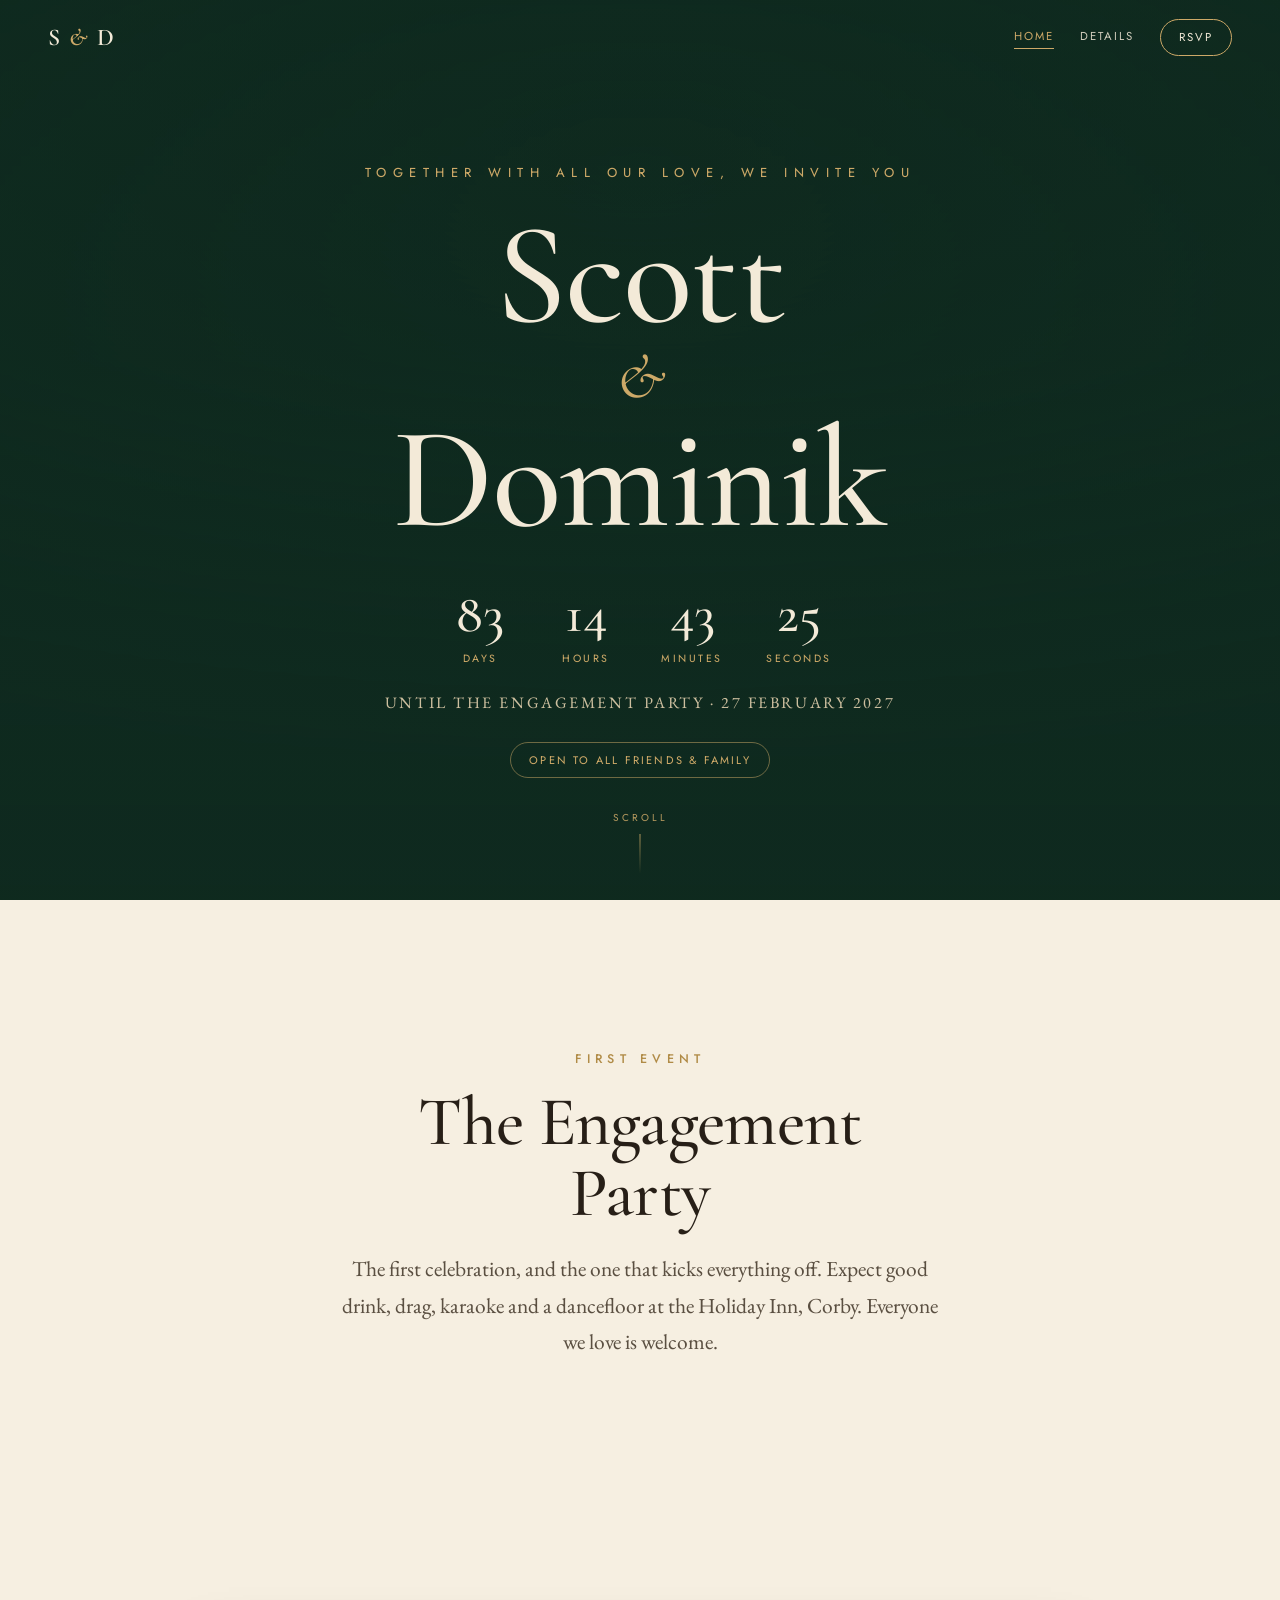
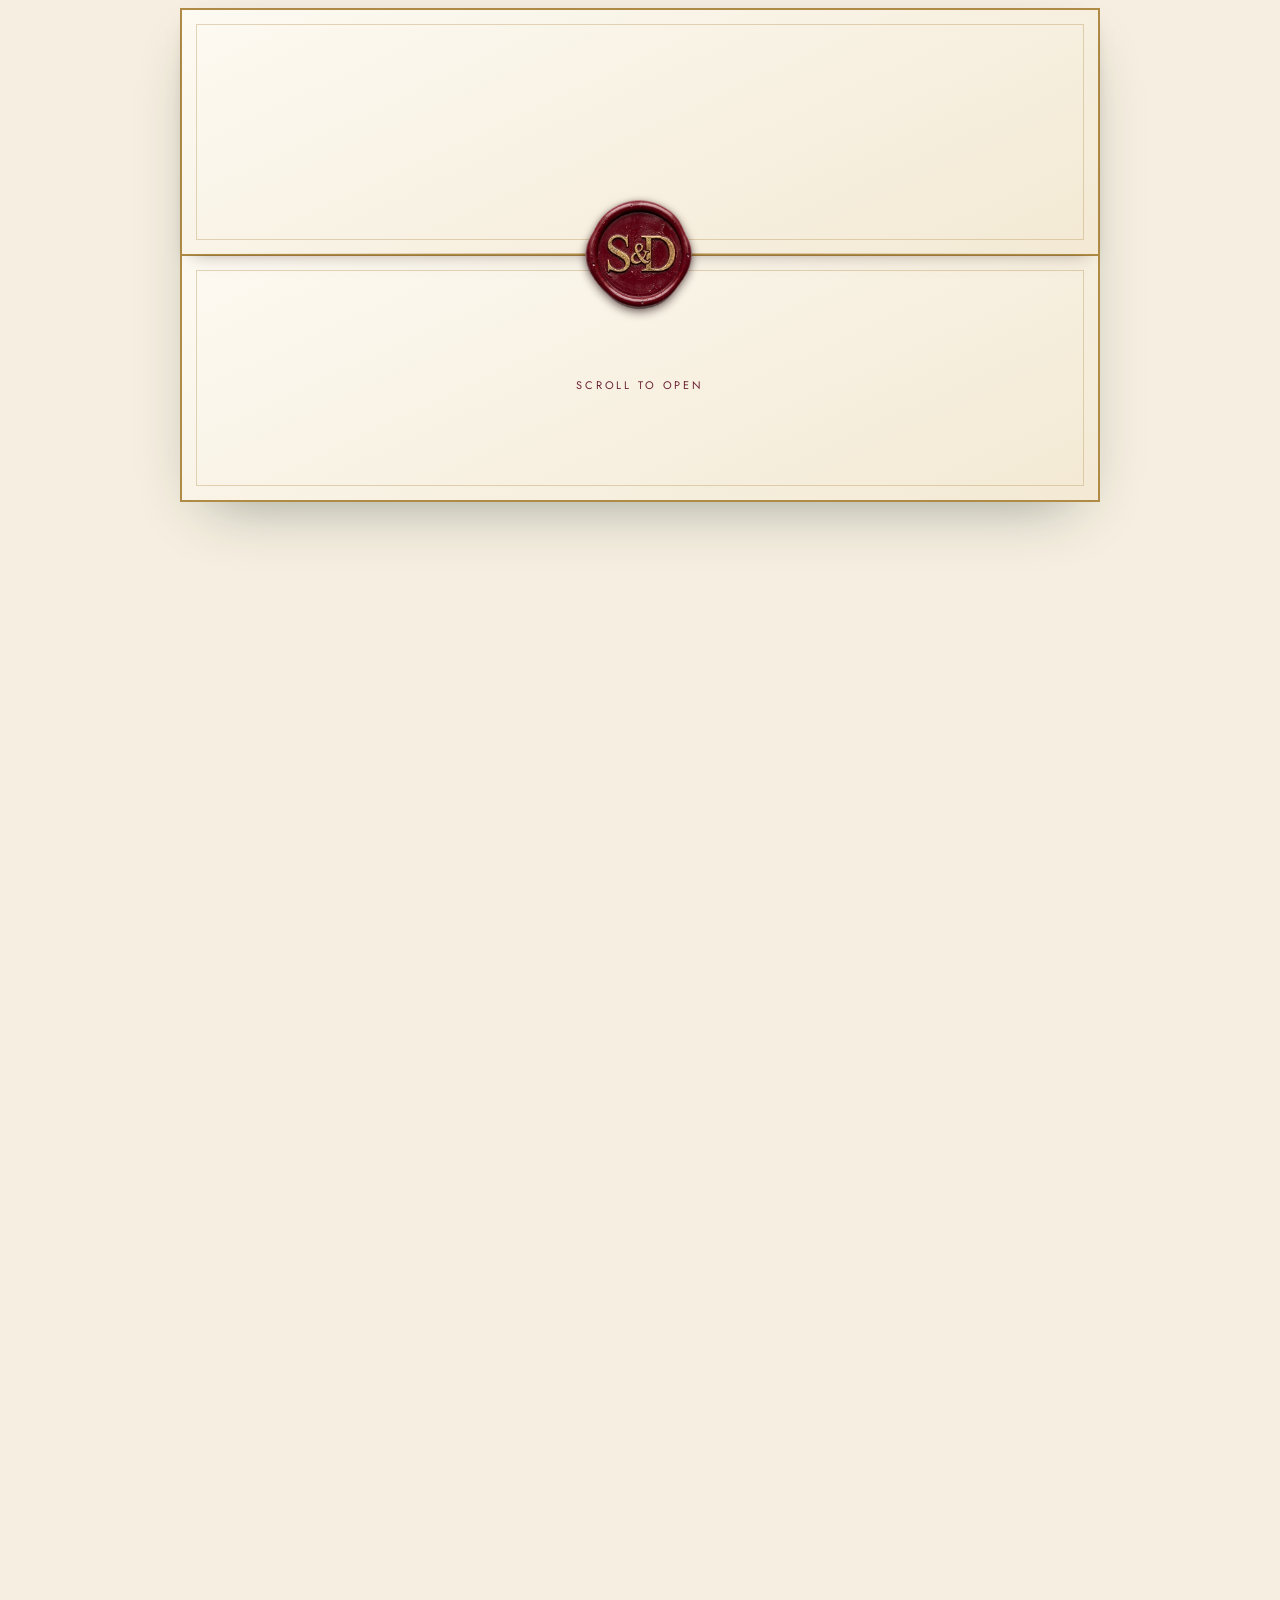
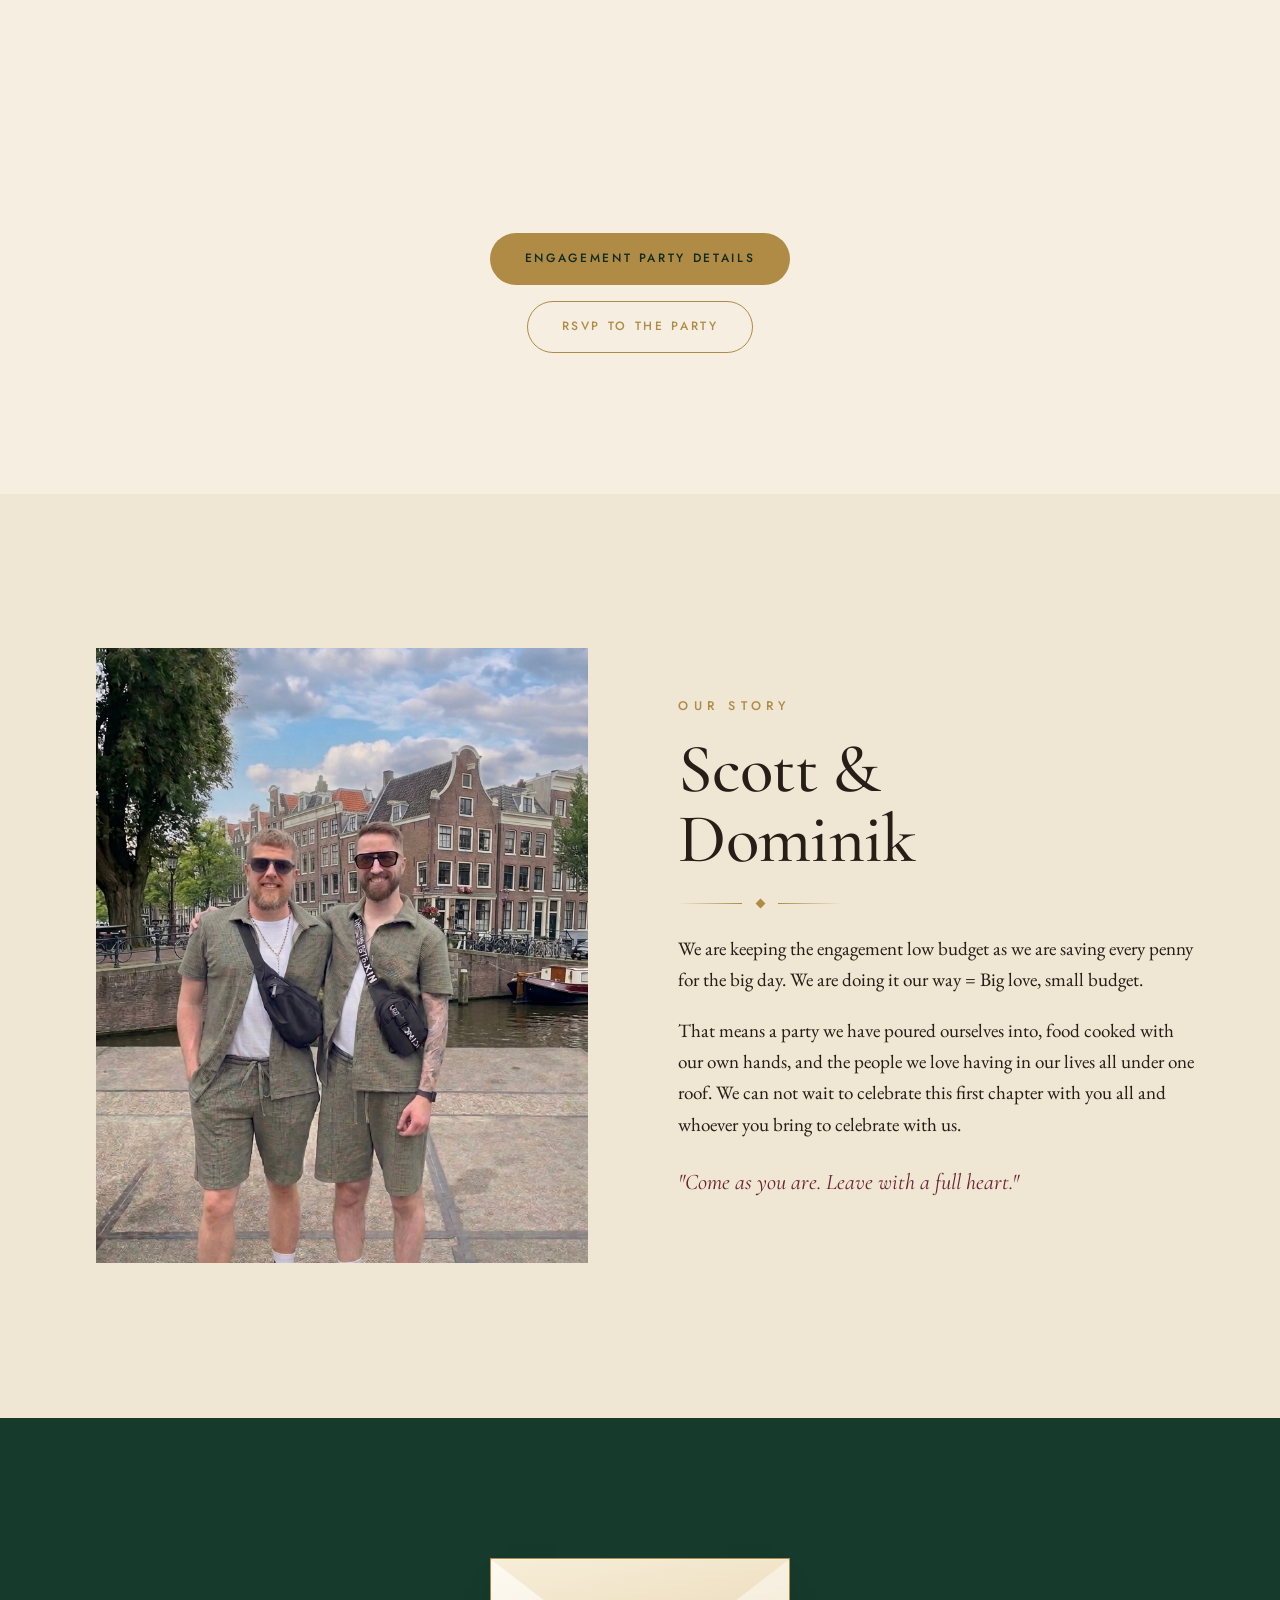
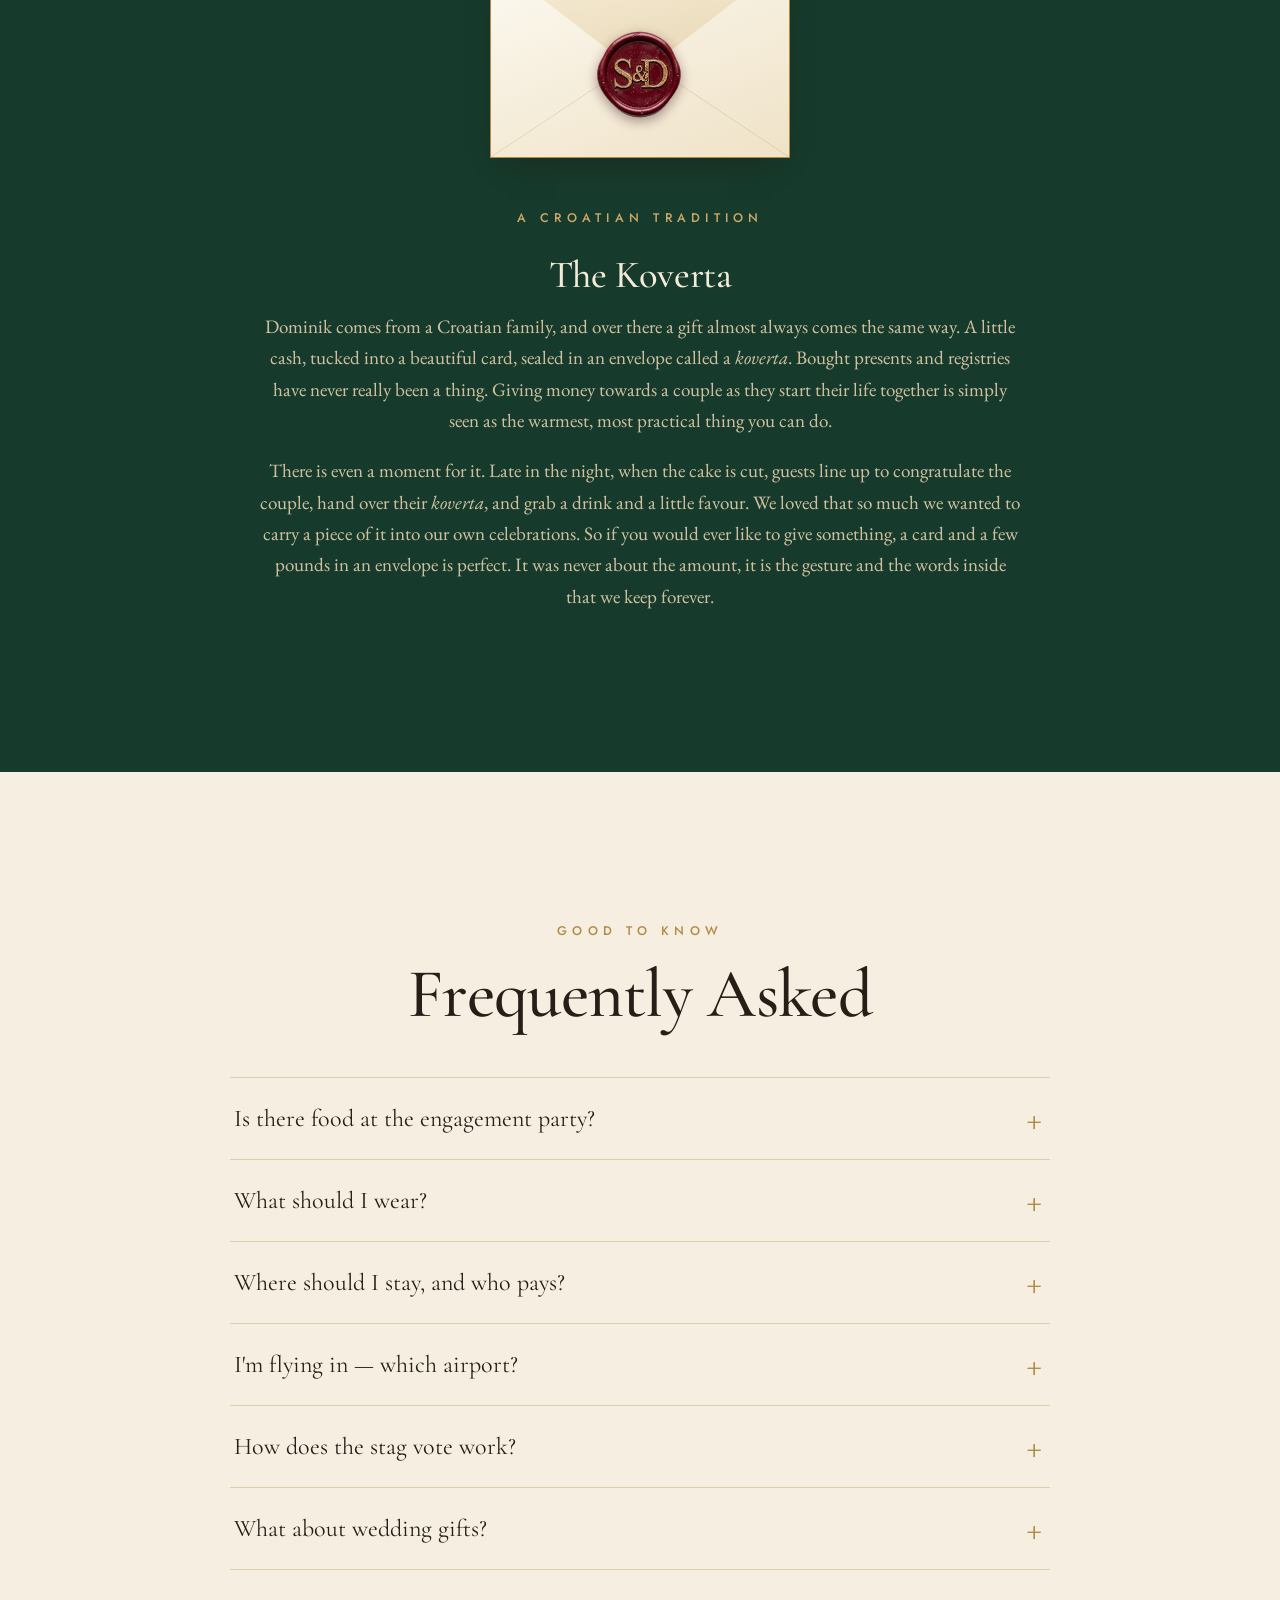
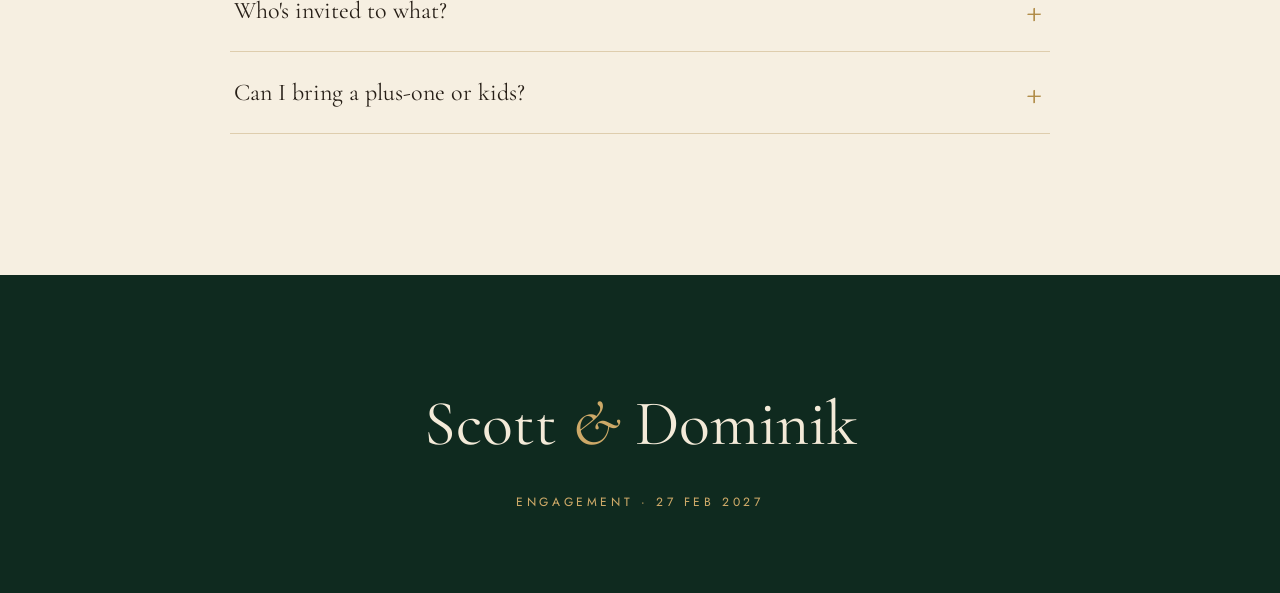
==== index.html @ 0323c79f "Engagement site: home, details, RSVP (Google Sheet backend) Co-Authored-By: Claude Opus 4.8 (1M cont" ====
<!DOCTYPE html>
<html lang="en">
<head>
<meta charset="UTF-8">
<meta name="viewport" content="width=device-width, initial-scale=1.0">
<title>Scott &amp; Dominik — We're Getting Married</title>
<link rel="preconnect" href="https://fonts.googleapis.com">
<link rel="preconnect" href="https://fonts.gstatic.com" crossorigin>
<link href="https://fonts.googleapis.com/css2?family=Cormorant+Garamond:ital,wght@0,400;0,500;0,600;1,400;1,500&family=EB+Garamond:ital,wght@0,400;0,500;1,400&family=Jost:wght@400;500&display=swap" rel="stylesheet">
<link rel="stylesheet" href="styles.css">
</head>
<body>

<!-- ============================ NAV ============================ -->
<nav class="nav" id="nav">
  <a href="index.html" class="nav__brand">S <span class="amp">&amp;</span> D</a>
  <button class="nav__toggle" id="navToggle" aria-label="Menu">Menu</button>
  <div class="nav__links" id="navLinks">
    <a href="index.html" class="active">Home</a>
    <a href="details.html">Details</a>
    <a href="rsvp.html" class="rsvp-link">RSVP</a>
  </div>
</nav>

<!-- ============================ HERO ============================ -->
<header class="hero" id="home" data-screen-label="Hero">
  <div class="hero__scrim"></div>
  <div class="hero__inner">
    <div class="hero__kicker">Together with all our love, we invite you</div>
    <h1 class="hero__names">Scott <span class="amp">&amp;</span> Dominik</h1>
    <div class="countdown" id="countdown" aria-label="Countdown to the engagement party">
      <div class="countdown__unit"><div class="countdown__num" data-cd="days">—</div><div class="countdown__label">Days</div></div>
      <div class="countdown__unit"><div class="countdown__num" data-cd="hours">—</div><div class="countdown__label">Hours</div></div>
      <div class="countdown__unit"><div class="countdown__num" data-cd="mins">—</div><div class="countdown__label">Minutes</div></div>
      <div class="countdown__unit"><div class="countdown__num" data-cd="secs">—</div><div class="countdown__label">Seconds</div></div>
    </div>
    <p class="hero__sub" style="margin-top:1.4rem;font-size:1rem;letter-spacing:0.16em;">UNTIL THE ENGAGEMENT PARTY · 27 FEBRUARY 2027</p>
    <div style="margin-top:1.6rem;"><span class="invite-only" style="margin-bottom:0;">Open to all friends &amp; family</span></div>
  </div>
  <div class="scroll-cue"><span>Scroll</span><span class="line"></span></div>
</header>

<!-- ===================== ENGAGEMENT PARTY (FEATURE) ===================== -->
<section class="band band--ivory" data-screen-label="Engagement Party">
  <div class="wrap center">
    <p class="eyebrow reveal">First Event</p>
    <h2 class="section-title reveal">The Engagement<br>Party</h2>
    <p class="lede reveal" style="margin-top:1.4rem;">The first celebration, and the one that kicks everything off. Expect good drink, drag, karaoke and a dancefloor at the Holiday Inn, Corby. Everyone we love is welcome.</p>
    </div>

    <div class="invite-pin-track" id="invitePinTrack">
      <div class="invite-pin">
        <div class="invite-reveal" id="inviteReveal">
          <div class="invite-wrap">
            <div class="invite">
              <span class="invite__corner tl"></span>
              <span class="invite__corner tr"></span>
              <span class="invite__corner bl"></span>
              <span class="invite__corner br"></span>
              <div class="invite__kicker">You are invited</div>
              <div class="invite__names">Scott <span class="amp">&amp;</span> Dominik</div>
              <p class="invite__body" style="max-width:54ch;">Please join us to celebrate our engagement.<br>It is an evening of laughs, memories, drag and karaoke.</p>
              <div class="invite__date">Saturday · 27 February 2027</div>
              <div class="invite__meta">Holiday Inn · Corby · 7pm till late</div>
              <img class="invite__stamp" src="images/wax-seal.png" alt="S &amp; D wax seal">

              <button class="fold-cover" id="envelope" type="button" aria-label="Open the invitation">
                <span class="fold fold--top">
                  <img class="env__seal" src="images/wax-seal.png" alt="S &amp; D wax seal">
                </span>
                <span class="fold fold--bottom"></span>
                <span class="env__hint">Scroll to open</span>
              </button>
            </div>
          </div>
        </div>
      </div>
    </div>

    <div class="wrap center" style="position:relative;z-index:9;background:var(--ivory);padding-top:2.5rem;">
      <div class="btn-row reveal" style="justify-content:center;flex-direction:column;align-items:center;gap:1rem;">
        <a href="details.html" class="btn btn--gold">Engagement Party Details</a>
        <a href="rsvp.html" class="btn btn--outline">RSVP to the Party</a>
      </div>
    </div>
</section>

<!-- ============================ STORY ============================ -->
<section class="band band--parchment" id="story" data-screen-label="Our Story">
  <div class="wrap">
    <div class="split">
      <div class="split__media reveal">
        <div class="story-img-frame">
          <figure class="ph story-img">
            <img src="images/scott-and-dom.jpg" alt="Scott and Dominik" onerror="this.style.display='none'">
          </figure>
        </div>
      </div>
      <div class="reveal">
        <p class="eyebrow">Our Story</p>
        <h2 class="section-title">Scott &amp;<br>Dominik</h2>
        <div class="ornament" style="margin:1.6rem 0;"><span class="diamond"></span></div>
        <p>We are keeping the engagement low budget as we are saving every penny for the big day. We are doing it our way = Big love, small budget.</p>
        <p>That means a party we have poured ourselves into, food cooked with our own hands, and the people we love having in our lives all under one roof. We can not wait to celebrate this first chapter with you all and whoever you bring to celebrate with us.</p>
        <p style="font-family:var(--display);font-style:italic;font-size:1.4rem;color:var(--burgundy);margin-top:1.5rem;">"Come as you are. Leave with a full heart."</p>
      </div>
    </div>
  </div>
</section>

<!-- ========================== TRADITIONS ========================== -->
<section class="band band--green" id="traditions" data-screen-label="Our Traditions">
  <div class="wrap">
    <div class="reveal" style="display:flex;justify-content:center;margin-bottom:2.6rem;">
      <div class="koverta__media" style="width:min(300px,72%);">
        <span class="koverta__flap"></span>
        <img src="images/wax-seal.png" alt="Scott and Dominik wax seal" style="position:absolute;left:50%;top:58%;transform:translate(-50%,-50%);width:clamp(74px,11vw,98px);height:auto;z-index:2;filter:drop-shadow(0 4px 6px rgba(45,10,15,0.4));">
      </div>
    </div>
    <div class="center reveal" style="max-width:760px;margin:0 auto;">
      <p class="eyebrow on-dark">A Croatian Tradition</p>
      <h3 class="section-title" style="font-size:clamp(1.8rem,3.4vw,2.4rem);margin-top:0.6rem;color:var(--on-dark);">The Koverta</h3>
      <p style="color:var(--on-dark-soft);margin-top:1rem;">Dominik comes from a Croatian family, and over there a gift almost always comes the same way. A little cash, tucked into a beautiful card, sealed in an envelope called a <em>koverta</em>. Bought presents and registries have never really been a thing. Giving money towards a couple as they start their life together is simply seen as the warmest, most practical thing you can do.</p>
      <p style="color:var(--on-dark-soft);margin-top:0.9rem;">There is even a moment for it. Late in the night, when the cake is cut, guests line up to congratulate the couple, hand over their <em>koverta</em>, and grab a drink and a little favour. We loved that so much we wanted to carry a piece of it into our own celebrations. So if you would ever like to give something, a card and a few pounds in an envelope is perfect. It was never about the amount, it is the gesture and the words inside that we keep forever.</p>
    </div>
  </div>
</section>

<!-- ============================ FAQ ============================= -->
<section class="band band--ivory" id="faq" data-screen-label="FAQ">
  <div class="wrap center">
    <p class="eyebrow reveal">Good to Know</p>
    <h2 class="section-title reveal">Frequently Asked</h2>
  </div>
  <div class="wrap">
    <div class="faq-list reveal" id="faqList">
      <div class="faq-item"><button class="faq-q">Is there food at the engagement party?</button><div class="faq-a"><p>Yes — a generous self-catered spread of canapés, snacks, cakes and baked goods, all made by Scott. There's no proper sit-down dinner though, so please <strong>have a big lunch</strong> beforehand. A menu is coming, and we'll ask you to pick what you'd eat so we cook what people love and waste as little as possible. Drinks are available to buy at the bar all evening.</p></div></div>
      <div class="faq-item"><button class="faq-q">What should I wear?</button><div class="faq-a"><p>Cocktail glam for the engagement party — it's a bar, drag and karaoke night, so dress to be photographed and to dance. The wedding dress code will follow closer to the date.</p></div></div>
      <div class="faq-item"><button class="faq-q">Where should I stay, and who pays?</button><div class="faq-a"><p>The party itself is at the Holiday Inn in Corby, so it's the easy choice — stay any nights that suit you, anywhere from Friday to Monday. Scott works for Trinity, so we can pass on a discounted room rate at the Inn — but everyone books and pays for their own room separately. Coming earlier or staying longer? You're welcome to stay with us in Thorney, Peterborough — space is limited and first come, first served, with The Rose &amp; Crown in the village as a lovely backup. Thorney's just outside Peterborough, so we'll sort lifts to and from the station (and try to get you to Luton) — just note it on your RSVP.</p></div></div>
      <div class="faq-item"><button class="faq-q">I'm flying in — which airport?</button><div class="faq-a"><p>London Luton (LTN) is the easiest and closest. Most guests fly in Saturday and out Sunday. If you're here Friday to Monday, you can stay with us or we'll help find proper accommodation for the extra nights — just note it on your RSVP.</p></div></div>
      <div class="faq-item"><button class="faq-q">How does the stag vote work?</button><div class="faq-a"><p>It's just for fun — nothing's booked. Vote on the world map for where you picture the stag, and register your interest if you'd like to come. The trip is organised by the best men and is self-funded (everyone covers their own share). Once it's planned, proper invitations and the cost per person go out to everyone who's interested.</p></div></div>
      <div class="faq-item"><button class="faq-q">What about wedding gifts?</button><div class="faq-a"><p>Honestly, your presence is all we want — we have everything we need at home and we're particular about what we keep. Please don't feel you have to bring anything. If you'd like to give something, our <strong>Honeymoon Box</strong> on the wedding page is the perfect way; it all goes towards the trip of a lifetime, and helps us decide where to go.</p></div></div>
      <div class="faq-item"><button class="faq-q">Who's invited to what?</button><div class="faq-a"><p>The engagement party is our invitation event — if you've had an invite, please come! The stag is a casual, self-funded trip organised by the best men (register interest on the stag page). The wedding in May 2028 is more intimate; we'll be in touch with details. Just tell us your plans on the RSVP.</p></div></div>
      <div class="faq-item"><button class="faq-q">Can I bring a plus-one or kids?</button><div class="faq-a"><p>Pop the total number of guests on your RSVP and we'll be in touch if there's anything to flag. If you're bringing little ones, let us know so we can plan accordingly.</p></div></div>
    </div>
  </div>
</section>

<!-- =========================== FOOTER =========================== -->
<footer class="footer">
  <div class="wrap">
    <div class="footer__mono">Scott <span class="amp">&amp;</span> Dominik</div>
    <div class="footer__date">Engagement · 27 Feb 2027</div>
  </div>
</footer>

<script src="app.js"></script>
</body>
</html>
---- styles.css ----
/* =========================================================================
   Scott & Dominik — Wedding Site
   Design system: Rich & regal — deep green, burgundy, antique gold, on ivory
   Type: Cormorant Garamond (display) · EB Garamond (body) · Jost (labels)
   ========================================================================= */

:root {
  /* ---- Palette ---- */
  --ivory:        #f6efe1;   /* primary page background */
  --parchment:    #efe6d3;   /* alternating warm band */
  --cream-card:   #fbf6ec;   /* raised cards on light bands */
  --green:        #163a2b;   /* deep forest green — primary */
  --green-deep:   #0f2a1f;   /* darker still, for backgrounds */
  --green-soft:   #2c5340;
  --burgundy:     #6c2233;   /* secondary accent */
  --burgundy-deep:#4f1726;
  --gold:         #b08b46;   /* antique gold — fine details */
  --gold-light:   #cda968;
  --gold-pale:    #e6d3a8;
  --ink:          #271f17;   /* warm near-black text */
  --ink-soft:     #5a4f41;
  --line:         rgba(176,139,70,0.34); /* hairline gold rule */
  --on-dark:      #f3ead8;
  --on-dark-soft: #cdbf9f;

  /* ---- Type ---- */
  --display: "Cormorant Garamond", Georgia, serif;
  --body:    "EB Garamond", Georgia, serif;
  --label:   "Jost", "Century Gothic", sans-serif;

  --maxw: 1180px;
  --shadow-soft: 0 24px 60px -28px rgba(15,42,31,0.45);
  --shadow-card: 0 18px 44px -26px rgba(39,31,23,0.42);
}

/* ---- Reset ---- */
*, *::before, *::after { box-sizing: border-box; }
html { scroll-behavior: smooth; -webkit-text-size-adjust: 100%; }
body {
  margin: 0;
  font-family: var(--body);
  color: var(--ink);
  background: var(--ivory);
  font-size: 19px;
  line-height: 1.65;
  font-weight: 420;
  -webkit-font-smoothing: antialiased;
  text-rendering: optimizeLegibility;
}
img { max-width: 100%; display: block; }
a { color: inherit; }
h1, h2, h3, h4 { margin: 0; font-weight: 500; letter-spacing: 0.005em; }
p { margin: 0 0 1em; text-wrap: pretty; }
::selection { background: var(--burgundy); color: var(--on-dark); }

/* ---- Shared text atoms ---- */
.eyebrow {
  font-family: var(--label);
  text-transform: uppercase;
  letter-spacing: 0.42em;
  font-size: 12.5px;
  font-weight: 500;
  color: var(--gold);
  margin: 0 0 1.1rem;
  display: inline-block;
}
.eyebrow.on-dark { color: var(--gold-light); }

.section-title {
  font-family: var(--display);
  font-weight: 500;
  font-size: clamp(2.6rem, 5.4vw, 4.5rem);
  line-height: 1.02;
  letter-spacing: -0.01em;
}
.lede {
  font-size: clamp(1.12rem, 1.7vw, 1.34rem);
  color: var(--ink-soft);
  max-width: 60ch;
  line-height: 1.7;
}

/* gold ornamental divider */
.ornament {
  display: flex; align-items: center; gap: 0.9rem;
  color: var(--gold);
}
.ornament::before, .ornament::after {
  content: ""; height: 1px; width: 64px;
  background: linear-gradient(90deg, transparent, var(--gold));
}
.ornament::after { background: linear-gradient(90deg, var(--gold), transparent); }
.ornament .diamond { width: 7px; height: 7px; transform: rotate(45deg); background: var(--gold); }

/* =========================================================================
   Layout helpers
   ========================================================================= */
section { position: relative; }
.wrap { width: 100%; max-width: var(--maxw); margin: 0 auto; padding: 0 32px; }
.band { padding: clamp(72px, 11vw, 148px) 0; }
.band--ivory     { background: var(--ivory); }
.band--parchment { background: var(--parchment); }
.band--green     { background: var(--green); color: var(--on-dark); }
.band--green .lede, .band--green p { color: var(--on-dark-soft); }
.band--burgundy  { background: var(--burgundy); color: var(--on-dark); }

.center { text-align: center; }
.center .ornament { justify-content: center; }
.center .lede { margin-left: auto; margin-right: auto; }
.stack-sm > * + * { margin-top: 0.9rem; }

/* =========================================================================
   Navigation
   ========================================================================= */
.nav {
  position: fixed; top: 0; left: 0; right: 0; z-index: 60;
  display: flex; align-items: center; justify-content: space-between;
  padding: 18px clamp(20px, 4vw, 48px);
  transition: background .4s ease, box-shadow .4s ease, padding .4s ease;
}
.nav--scrolled {
  background: rgba(15,42,31,0.93);
  backdrop-filter: blur(10px);
  box-shadow: 0 1px 0 rgba(176,139,70,0.25);
  padding-top: 12px; padding-bottom: 12px;
}
.nav__brand {
  font-family: var(--display);
  font-size: 1.5rem; font-weight: 600;
  letter-spacing: 0.06em;
  color: var(--on-dark);
  text-decoration: none;
  display: flex; align-items: center; gap: 0.5rem;
}
.nav__brand .amp { color: var(--gold-light); font-style: italic; }
.nav__links { display: flex; gap: clamp(14px, 2vw, 30px); align-items: center; }
.nav__links a {
  font-family: var(--label);
  text-transform: uppercase;
  letter-spacing: 0.18em;
  font-size: 11.5px; font-weight: 400;
  color: var(--on-dark);
  text-decoration: none;
  opacity: 0.86;
  transition: opacity .2s, color .2s;
  position: relative; padding-bottom: 3px;
}
.nav__links a::after {
  content: ""; position: absolute; left: 0; bottom: 0; height: 1px; width: 0;
  background: var(--gold-light); transition: width .28s ease;
}
.nav__links a:hover { opacity: 1; }
.nav__links a:hover::after { width: 100%; }
.nav__links a.rsvp-link {
  border: 1px solid var(--gold-light);
  padding: 8px 18px; border-radius: 100px; opacity: 1;
}
.nav__links a.rsvp-link::after { display: none; }
.nav__links a.rsvp-link:hover { background: var(--gold-light); color: var(--green-deep); }
.nav__toggle {
  display: none; background: none; border: none; cursor: pointer;
  color: var(--on-dark); font-family: var(--label); letter-spacing: 0.2em;
  font-size: 12px; text-transform: uppercase; padding: 8px;
}

/* =========================================================================
   Hero
   ========================================================================= */
.hero {
  position: relative; min-height: 100svh;
  display: flex; align-items: center; justify-content: center;
  text-align: center; color: var(--on-dark);
  overflow: hidden;
  background: var(--green-deep);
}
.hero__bg { position: absolute; inset: 0; width: 100%; height: 100%; z-index: 0; }
.hero__bg .ph { width: 100%; height: 100%; }

/* =========================================================================
   Image placeholders — drop real files into the /images folder
   ========================================================================= */
.ph {
  position: relative; overflow: hidden; margin: 0;
  display: flex; align-items: center; justify-content: center;
  background:
    repeating-linear-gradient(45deg, rgba(176,139,70,0.13) 0 11px, rgba(176,139,70,0.03) 11px 22px),
    var(--cream-card);
}
.ph > img { position: absolute; inset: 0; width: 100%; height: 100%; object-fit: cover; display: block; }
.ph__label {
  position: relative; z-index: 0; max-width: 84%; text-align: center;
  font-family: ui-monospace, "SF Mono", Menlo, Consolas, monospace;
  font-size: 11px; line-height: 1.55; letter-spacing: 0.02em; color: var(--ink-soft);
}
/* Engagement food photo — fills the text height, dips below, fades into the band */
.food-media { display: flex; align-items: stretch; }
.food-photo {
  width: 100%; margin: 0; min-height: 340px;
}
@media (max-width: 860px) {
  .food-photo {
    margin-bottom: 0;
  }
}
.hero__scrim {
  position: absolute; inset: 0; z-index: 1;
  background:
    radial-gradient(120% 90% at 50% 18%, rgba(15,42,31,0.30), rgba(15,42,31,0.78) 78%),
    linear-gradient(180deg, rgba(15,42,31,0.55), rgba(15,42,31,0.40) 40%, rgba(15,42,31,0.88));
}
.hero__inner { position: relative; z-index: 2; padding: 120px 24px 80px; max-width: 920px; }
.hero__kicker {
  font-family: var(--label);
  text-transform: uppercase; letter-spacing: 0.5em;
  font-size: 13px; color: var(--gold-light); margin-bottom: 1.6rem;
}
.hero__names {
  font-family: var(--display);
  font-weight: 500;
  font-size: clamp(3.6rem, 13vw, 9rem);
  line-height: 0.92; letter-spacing: -0.01em;
  margin: 0;
}
.hero__names .amp {
  display: block; font-style: italic; font-weight: 400;
  color: var(--gold-light);
  font-size: clamp(2rem, 6vw, 4rem); margin: 0.1em 0;
}
.hero__sub {
  margin-top: 1.8rem; font-size: clamp(1.05rem, 2vw, 1.4rem);
  letter-spacing: 0.04em; color: var(--on-dark-soft);
}
.hero__sub strong { color: var(--on-dark); font-weight: 500; }

/* Countdown */
.countdown { display: flex; gap: clamp(14px, 4vw, 42px); justify-content: center; margin-top: 2.6rem; }
.countdown__unit { min-width: 64px; }
.countdown__num {
  font-family: var(--display); font-size: clamp(2.2rem, 5vw, 3.4rem);
  font-weight: 500; line-height: 1; color: var(--on-dark);
}
.countdown__label {
  font-family: var(--label); text-transform: uppercase;
  letter-spacing: 0.24em; font-size: 10.5px; color: var(--gold-light);
  margin-top: 0.5rem;
}
.scroll-cue {
  position: absolute; bottom: 26px; left: 50%; transform: translateX(-50%);
  z-index: 2; color: var(--gold-light); font-family: var(--label);
  text-transform: uppercase; letter-spacing: 0.3em; font-size: 10px;
  display: flex; flex-direction: column; align-items: center; gap: 8px;
  opacity: 0.85;
}
.scroll-cue .line { width: 1px; height: 40px; background: linear-gradient(var(--gold-light), transparent); animation: cue 2.4s ease-in-out infinite; }
@keyframes cue { 0%,100% { transform: scaleY(0.5); opacity: .4; transform-origin: top; } 50% { transform: scaleY(1); opacity: 1; } }

/* =========================================================================
   Three celebrations teaser
   ========================================================================= */
.tri { display: grid; grid-template-columns: repeat(3, 1fr); gap: 28px; margin-top: 3rem; }
.tri__card {
  background: var(--cream-card);
  border: 1px solid var(--line);
  padding: 40px 32px; text-align: center;
  position: relative; transition: transform .35s ease, box-shadow .35s ease;
  text-decoration: none; color: inherit;
  display: flex; flex-direction: column; align-items: center;
}
.tri__card:hover { transform: translateY(-6px); box-shadow: var(--shadow-card); }
.tri__num {
  font-family: var(--display); font-style: italic;
  color: var(--gold); font-size: 1.5rem; margin-bottom: 0.4rem;
}
.tri__card h3 { font-family: var(--display); font-size: 2rem; margin-bottom: 0.5rem; }
.tri__date { font-family: var(--label); text-transform: uppercase; letter-spacing: 0.2em; font-size: 11px; color: var(--burgundy); margin-bottom: 1rem; }
.tri__card p { color: var(--ink-soft); font-size: 1.02rem; margin: 0; }
.tri__arrow { margin-top: 1.4rem; color: var(--gold); font-family: var(--label); letter-spacing: 0.2em; font-size: 11px; text-transform: uppercase; }

/* =========================================================================
   Story
   ========================================================================= */
.split { display: grid; grid-template-columns: 1fr 1fr; gap: clamp(40px, 6vw, 96px); align-items: center; }
.split--reverse .split__media { order: 2; }
.story-img { width: 100%; aspect-ratio: 4/5; }
.story-img--wide { aspect-ratio: 5/4; }
.story-img-frame { position: relative; padding: 14px; }
.story-img-frame::before { content: ""; position: absolute; inset: 0; border: 1px solid var(--gold); transform: translate(16px, 16px); z-index: -1; }

/* =========================================================================
   Detail rows / info cards
   ========================================================================= */
.detail-grid { display: grid; grid-template-columns: repeat(auto-fit, minmax(220px, 1fr)); gap: 1px; background: var(--line); border: 1px solid var(--line); margin-top: 2.4rem; }
.detail {
  background: var(--cream-card); padding: 32px 28px;
}
.band--green .detail { background: rgba(255,255,255,0.04); }
.detail__k { font-family: var(--label); text-transform: uppercase; letter-spacing: 0.22em; font-size: 11px; color: var(--gold); margin-bottom: 0.6rem; }
.detail__v { font-family: var(--display); font-size: 1.7rem; line-height: 1.15; }
.detail__note { font-size: 0.98rem; color: var(--ink-soft); margin-top: 0.4rem; }
.band--green .detail__v { color: var(--on-dark); }
.band--green .detail__note { color: var(--on-dark-soft); }

/* =========================================================================
   Invitation card
   ========================================================================= */
.invite-wrap { display: flex; justify-content: center; margin-top: 3rem; perspective: 1600px; }
.invite {
  width: min(1116px, 100%);
  background:
    linear-gradient(155deg, #fdfaf2, #f3e9d4);
  border: 1px solid var(--gold);
  box-shadow: var(--shadow-soft), inset 0 0 0 1px rgba(255,255,255,0.6);
  padding: clamp(36px, 5vw, 60px) clamp(28px, 5vw, 56px);
  text-align: center; position: relative;
  transition: transform .5s cubic-bezier(.2,.7,.2,1);
}
.invite::before {
  content: ""; position: absolute; inset: 14px; border: 1px solid var(--line); pointer-events: none;
}
.invite__corner { position: absolute; width: 26px; height: 26px; border: 1px solid var(--gold); }
.invite__corner.tl { top: 20px; left: 20px; border-right: none; border-bottom: none; }
.invite__corner.tr { top: 20px; right: 20px; border-left: none; border-bottom: none; }
.invite__corner.bl { bottom: 20px; left: 20px; border-right: none; border-top: none; }
.invite__corner.br { bottom: 20px; right: 20px; border-left: none; border-top: none; }
.invite__kicker { font-family: var(--label); text-transform: uppercase; letter-spacing: 0.42em; font-size: 11px; color: var(--burgundy); }
.invite__names { font-family: var(--display); font-size: clamp(2.6rem, 7vw, 3.8rem); line-height: 1; margin: 1.1rem 0 0.4rem; color: var(--green); }
.invite__names .amp { font-style: italic; color: var(--gold); }
.invite__body { font-size: 1.06rem; color: var(--ink-soft); margin: 1.2rem auto; max-width: 38ch; }
.invite__date { font-family: var(--display); font-size: 1.5rem; color: var(--ink); margin: 1.2rem 0 0.2rem; }
.invite__meta { font-family: var(--label); text-transform: uppercase; letter-spacing: 0.2em; font-size: 11px; color: var(--ink-soft); }
.invite__seal {
  width: 64px; height: 64px; border-radius: 50%;
  background: radial-gradient(circle at 35% 30%, var(--burgundy), var(--burgundy-deep));
  color: var(--gold-pale); display: flex; align-items: center; justify-content: center;
  font-family: var(--display); font-size: 1.5rem; font-weight: 600;
  margin: 1.6rem auto 0; box-shadow: 0 6px 16px -6px rgba(79,23,38,0.7);
  border: 1px solid var(--gold);
}
.invite__stamp {
  display: block; width: 92px; height: 92px; margin: 1.8rem auto 0;
  filter: drop-shadow(0 4px 7px rgba(45,10,15,0.4)) drop-shadow(0 1px 2px rgba(0,0,0,0.22));
}

/* =========================================================================
   Folded-invite reveal — pinned, the fold opens as you scroll (scrubbed)
   ========================================================================= */
/* tall track gives the scroll runway; the invite pins to centre while opening */
.invite-pin-track { position: relative; height: 220vh; }
.invite-pin {
  position: sticky; top: 0; height: 100vh;
  display: flex; align-items: center; justify-content: center;
}

.invite-reveal { position: relative; --open: 0; width: 100%; }
.invite-reveal .invite { perspective: 2200px; max-width: 920px; }

/* the cover = the folded invitation, two halves sealed with wax */
.fold-cover {
  position: absolute; inset: 0; z-index: 8;
  border: 0; padding: 0; margin: 0; background: none; cursor: pointer;
  transform-style: preserve-3d;
}
.fold-cover:focus-visible { outline: 2px solid var(--gold); outline-offset: 6px; }

.fold {
  position: absolute; left: 0; width: 100%; height: 50%;
  background: linear-gradient(155deg, #fdfaf2, #f3e9d4);
  border: 1px solid var(--gold);
  will-change: transform;
}
/* scrubbed open: 0 = shut, 1 = fully folded open (stays open) */
.fold--top    { top: 0;    transform-origin: top center;    z-index: 2; transform: rotateX(calc(var(--open) * 180deg));  box-shadow: 0 8px 18px -12px rgba(40,18,12,0.5); }
.fold--bottom { bottom: 0; transform-origin: bottom center; z-index: 1; transform: rotateX(calc(var(--open) * -180deg)); }
/* faint inner frame + centre crease so it reads as folded paper */
.fold::before {
  content: ""; position: absolute; inset: 14px; border: 1px solid var(--line); pointer-events: none;
}
.fold--top::after {
  content: ""; position: absolute; left: 0; right: 0; bottom: 0; height: 1px;
  background: linear-gradient(90deg, transparent, rgba(159,122,53,0.5), transparent);
}

/* wax seal sits at the top of the closed envelope, fades as it opens */
.env__seal {
  position: absolute; left: 50%; bottom: 0; width: 124px; height: 124px;
  transform: translate(-50%, 50%) scale(calc(1 + var(--open) * 0.12));
  opacity: calc(1 - var(--open) * 1.6); z-index: 5;
  filter: drop-shadow(0 3px 5px rgba(45,10,15,0.45)) drop-shadow(0 1px 2px rgba(0,0,0,0.25));
}

.env__hint {
  position: absolute; left: 0; right: 0; bottom: 22%; text-align: center; z-index: 6;
  font-family: var(--label); text-transform: uppercase; letter-spacing: 0.26em;
  font-size: 11px; color: var(--burgundy);
  opacity: calc(1 - var(--open) * 2.2);
}

@media (prefers-reduced-motion: reduce) {
  .invite-pin-track { height: auto; }
  .invite-pin { position: static; height: auto; padding-block: 2rem; }
  .invite-reveal { --open: 1; }
}

/* =========================================================================
   Buttons
   ========================================================================= */
.btn {
  display: inline-flex; align-items: center; gap: 0.6rem;
  font-family: var(--label); text-transform: uppercase; letter-spacing: 0.22em;
  font-size: 12px; font-weight: 500;
  padding: 15px 34px; border-radius: 100px;
  text-decoration: none; cursor: pointer; border: 1px solid transparent;
  transition: all .26s ease;
}
.btn--gold { background: var(--gold); color: var(--green-deep); }
.btn--gold:hover { background: var(--gold-light); transform: translateY(-2px); box-shadow: 0 12px 28px -12px rgba(176,139,70,0.7); }
.btn--outline { background: transparent; border-color: var(--gold); color: var(--gold); }
.btn--outline:hover { background: var(--gold); color: var(--green-deep); }
.btn--outline-light { background: transparent; border-color: var(--on-dark); color: var(--on-dark); }
.btn--outline-light:hover { background: var(--on-dark); color: var(--green-deep); }
.btn-row { display: flex; gap: 16px; flex-wrap: wrap; margin-top: 2rem; }
.center .btn-row { justify-content: center; }

/* =========================================================================
   Travel — staggered cards
   ========================================================================= */
.travel-grid { display: grid; grid-template-columns: repeat(auto-fit, minmax(280px, 1fr)); gap: 26px; margin-top: 3rem; }
.travel-card {
  background: var(--cream-card); border: 1px solid var(--line);
  padding: 38px 32px; position: relative; display: flex; flex-direction: column;
}
.travel-card__tag {
  position: absolute; top: -1px; right: 26px; white-space: nowrap;
  background: var(--green); color: var(--gold-light);
  font-family: var(--label); text-transform: uppercase; letter-spacing: 0.18em;
  font-size: 10px; padding: 6px 14px;
}
.travel-card__tag.burg { background: var(--burgundy); }
.travel-card h3 { font-family: var(--display); font-size: 1.9rem; margin-bottom: 0.2rem; color: var(--green); }
.travel-card .sub { font-family: var(--label); text-transform: uppercase; letter-spacing: 0.16em; font-size: 11px; color: var(--ink-soft); margin-bottom: 1.1rem; }
.travel-card p { font-size: 1.02rem; color: var(--ink-soft); }
.travel-card .pill {
  display: inline-block; align-self: flex-start; margin-top: auto;
  background: var(--gold-pale); color: var(--burgundy-deep);
  font-family: var(--label); letter-spacing: 0.1em; font-size: 11px; text-transform: uppercase;
  padding: 6px 14px; border-radius: 100px; margin-top: 1.4rem;
}
.travel-card .pill-row { display: flex; flex-wrap: wrap; gap: 8px; margin-top: auto; padding-top: 1.4rem; }
.travel-card .pill-row .pill { margin-top: 0; }

/* numbered steps (e.g. the "take a selfie" arrival ritual) */
.selfie-steps { list-style: none; counter-reset: step; margin: 0; padding: 0; }
.selfie-steps li {
  counter-increment: step; position: relative; padding: 15px 0 15px 60px;
  border-bottom: 1px solid var(--line); font-family: var(--display); font-size: 1.35rem; color: var(--ink);
}
.selfie-steps li:last-child { border-bottom: 0; }
.selfie-steps li::before {
  content: counter(step); position: absolute; left: 0; top: 50%; transform: translateY(-50%);
  width: 38px; height: 38px; border-radius: 50%; background: var(--gold); color: var(--green-deep);
  display: flex; align-items: center; justify-content: center; font-family: var(--label); font-size: 14px;
}

/* =========================================================================
   Stag voting
   ========================================================================= */
.vote-grid { display: grid; grid-template-columns: repeat(3, 1fr); gap: 26px; margin-top: 3rem; }
.vote-card {
  background: rgba(255,255,255,0.05); border: 1px solid rgba(205,169,104,0.4);
  overflow: hidden; display: flex; flex-direction: column;
  transition: transform .35s ease, border-color .35s;
}
.vote-card:hover { transform: translateY(-6px); border-color: var(--gold-light); }
.vote-card.is-voted { border-color: var(--gold-light); box-shadow: 0 0 0 1px var(--gold-light) inset; }
.vote-card__img { width: 100%; height: 220px; }
.vote-card__body { padding: 26px 26px 28px; display: flex; flex-direction: column; flex: 1; }
.vote-card__name { font-family: var(--display); font-size: 2.1rem; color: var(--on-dark); line-height: 1; }
.vote-card__tagline { color: var(--on-dark-soft); font-size: 0.98rem; margin: 0.4rem 0 1.2rem; }
.vote-bar { height: 8px; background: rgba(255,255,255,0.12); border-radius: 100px; overflow: hidden; margin-bottom: 0.7rem; }
.vote-bar__fill { height: 100%; width: 0; background: linear-gradient(90deg, var(--gold), var(--gold-light)); border-radius: 100px; transition: width .8s cubic-bezier(.2,.7,.2,1); }
.vote-stat { display: flex; justify-content: space-between; align-items: baseline; font-family: var(--label); font-size: 11px; letter-spacing: 0.14em; text-transform: uppercase; color: var(--on-dark-soft); margin-bottom: 1.2rem; }
.vote-stat .pct { font-family: var(--display); font-size: 1.5rem; color: var(--gold-light); letter-spacing: 0; }
.vote-btn {
  margin-top: auto; width: 100%; justify-content: center;
  font-family: var(--label); text-transform: uppercase; letter-spacing: 0.2em; font-size: 11.5px;
  padding: 13px; border-radius: 100px; cursor: pointer;
  background: transparent; border: 1px solid var(--gold-light); color: var(--gold-light);
  transition: all .24s;
}
.vote-btn:hover { background: var(--gold-light); color: var(--green-deep); }
.vote-card.is-voted .vote-btn { background: var(--gold-light); color: var(--green-deep); }
.vote-meta { text-align: center; margin-top: 2rem; font-family: var(--label); text-transform: uppercase; letter-spacing: 0.2em; font-size: 11px; color: var(--on-dark-soft); }

/* =========================================================================
   Wedding / GoFundMe
   ========================================================================= */
.fund {
  background: var(--cream-card); border: 1px solid var(--gold);
  padding: clamp(34px, 5vw, 56px); margin-top: 3rem;
  box-shadow: var(--shadow-card);
}
.fund__top { display: flex; justify-content: space-between; align-items: flex-end; flex-wrap: wrap; gap: 1rem; }
.fund__raised { font-family: var(--display); font-size: clamp(2.4rem, 5vw, 3.4rem); color: var(--green); line-height: 1; }
.fund__goal { font-family: var(--label); text-transform: uppercase; letter-spacing: 0.18em; font-size: 12px; color: var(--ink-soft); }
.fund__bar { height: 14px; background: var(--parchment); border: 1px solid var(--line); border-radius: 100px; overflow: hidden; margin: 1.6rem 0 0.8rem; }
.fund__fill { height: 100%; width: 0; background: linear-gradient(90deg, var(--green), var(--green-soft)); border-radius: 100px; transition: width 1.1s cubic-bezier(.2,.7,.2,1); }
.fund__pct { font-family: var(--label); text-transform: uppercase; letter-spacing: 0.16em; font-size: 11px; color: var(--gold); }

/* milestone markers under the fund bar */
.fund__track { position: relative; padding-bottom: 56px; }
.fund__marks { position: absolute; left: 0; right: 0; top: 0; height: 14px; }
.fund__mark { position: absolute; top: -3px; transform: translateX(-50%); text-align: center; }
.fund__mark i { display: block; width: 2px; height: 20px; background: var(--gold); margin: 0 auto; }
.fund__mark.reached i { background: var(--green); }
.fund__mark b { display: block; font-family: var(--display); font-size: 1.05rem; color: var(--ink); margin-top: 6px; line-height: 1; }
.fund__mark small { display: block; font-family: var(--label); text-transform: uppercase; letter-spacing: 0.1em; font-size: 9.5px; color: var(--ink-soft); margin-top: 3px; white-space: nowrap; }
.fund__mark.reached b { color: var(--green); }

/* venue ladder */
.venues { display: grid; grid-template-columns: repeat(4, 1fr); gap: 20px; margin-top: 3rem; }
.venue-card {
  background: var(--cream-card); border: 1px solid var(--line);
  display: flex; flex-direction: column; overflow: hidden; position: relative;
  transition: opacity .4s ease, border-color .4s ease, transform .35s ease;
}
.venue-card:hover { transform: translateY(-5px); }
.venue-card__img { width: 100%; height: 150px; position: relative; }
.venue-card__lock {
  position: absolute; inset: 0; display: none; align-items: center; justify-content: center;
  background: rgba(15,42,31,0.55); color: var(--gold-pale);
  font-family: var(--label); text-transform: uppercase; letter-spacing: 0.18em; font-size: 10px;
  z-index: 2;
}
.venue-card.locked { opacity: 0.66; }
.venue-card.locked .venue-card__lock { display: flex; }
.venue-card.unlocked { border-color: var(--green-soft); }
.venue-card.dream { border-color: var(--gold); box-shadow: var(--shadow-card); }
.venue-card__body { padding: 22px 22px 24px; display: flex; flex-direction: column; flex: 1; }
.venue-card__badge {
  align-self: flex-start; font-family: var(--label); text-transform: uppercase;
  letter-spacing: 0.16em; font-size: 9.5px; padding: 5px 11px; border-radius: 100px;
  margin-bottom: 0.9rem; border: 1px solid var(--line); color: var(--ink-soft);
}
.venue-card.dream .venue-card__badge { background: var(--gold); color: var(--green-deep); border-color: var(--gold); }
.venue-card.unlocked:not(.dream) .venue-card__badge { background: var(--green); color: var(--on-dark); border-color: var(--green); }
.venue-card h4 { font-family: var(--display); font-size: 1.55rem; color: var(--green); line-height: 1.05; }
.venue-card .place { font-family: var(--label); text-transform: uppercase; letter-spacing: 0.14em; font-size: 10px; color: var(--burgundy); margin: 0.25rem 0 0.7rem; }
.venue-card .vnote { font-size: 0.95rem; color: var(--ink-soft); margin: 0 0 1.2rem; }
.venue-card .vneed { font-family: var(--display); font-size: 1.4rem; color: var(--ink); }
.venue-card .vneed span { font-family: var(--label); font-size: 10px; letter-spacing: 0.14em; text-transform: uppercase; color: var(--ink-soft); display: block; margin-bottom: 2px; }
.venue-card .vlink { margin-top: auto; padding-top: 1.1rem; font-family: var(--label); text-transform: uppercase; letter-spacing: 0.16em; font-size: 10.5px; color: var(--gold); text-decoration: none; }
.venue-card .vlink:hover { color: var(--burgundy); }

/* donor perk note */
.perk { display: flex; gap: 22px; align-items: center; background: var(--green); color: var(--on-dark); padding: 28px 32px; margin-top: 2.6rem; border: 1px solid var(--green-soft); }
.perk__seal { flex: none; width: 56px; height: 56px; border-radius: 50%; border: 1px solid var(--gold-light); display: flex; align-items: center; justify-content: center; font-family: var(--display); font-size: 1.5rem; color: var(--gold-light); }
.perk p { margin: 0; color: var(--on-dark-soft); }
.perk strong { color: var(--on-dark); font-weight: 500; }

@media (max-width: 860px) {
  .venues { grid-template-columns: 1fr 1fr; }
  .fund__mark small { display: none; }
  .perk { flex-direction: column; text-align: center; }
}
@media (max-width: 560px) { .venues { grid-template-columns: 1fr; } }

/* =========================================================================
   RSVP form
   ========================================================================= */
.rsvp-card {
  background: var(--cream-card); border: 1px solid var(--line);
  padding: clamp(32px, 5vw, 64px); margin-top: 3rem; box-shadow: var(--shadow-card);
  max-width: 760px; margin-left: auto; margin-right: auto;
}
.field { margin-bottom: 1.6rem; }
.field > label { display: block; font-family: var(--label); text-transform: uppercase; letter-spacing: 0.16em; font-size: 11px; color: var(--ink-soft); margin-bottom: 0.55rem; }
.field input[type="text"], .field input[type="email"], .field input[type="number"], .field select, .field textarea {
  width: 100%; font-family: var(--body); font-size: 1.05rem; color: var(--ink);
  background: var(--ivory); border: 1px solid var(--line); border-radius: 4px;
  padding: 13px 16px; transition: border-color .2s, box-shadow .2s;
}
.field input:focus, .field select:focus, .field textarea:focus {
  outline: none; border-color: var(--gold); box-shadow: 0 0 0 3px rgba(176,139,70,0.16);
}
.field textarea { resize: vertical; min-height: 96px; }
.field-row { display: grid; grid-template-columns: 1fr 1fr; gap: 1.2rem; }
.checks { display: grid; grid-template-columns: repeat(3, 1fr); gap: 12px; }
.check {
  position: relative; display: flex; flex-direction: column; gap: 4px;
  border: 1px solid var(--line); border-radius: 6px; padding: 16px 18px; cursor: pointer;
  transition: all .2s; background: var(--ivory);
}
.check:hover { border-color: var(--gold); }
.check input { position: absolute; opacity: 0; }
.check__t { font-family: var(--display); font-size: 1.3rem; }
.check__d { font-family: var(--label); text-transform: uppercase; letter-spacing: 0.12em; font-size: 10px; color: var(--ink-soft); }
.check:has(input:checked) { border-color: var(--gold); background: linear-gradient(var(--gold-pale), var(--cream-card)); box-shadow: 0 0 0 1px var(--gold) inset; }
.radio-row { display: flex; flex-wrap: wrap; gap: 10px; }
.radio-chip { font-family: var(--label); letter-spacing: 0.1em; font-size: 12px; text-transform: uppercase; padding: 11px 18px; border: 1px solid var(--line); border-radius: 100px; cursor: pointer; transition: all .2s; background: var(--ivory); }
.radio-chip input { position: absolute; opacity: 0; }
.radio-chip:has(input:checked) { background: var(--green); color: var(--on-dark); border-color: var(--green); }
/* chips on the dark green band (RSVP): readable default + clear gold selected state */
.band--green .radio-chip { background: rgba(255,255,255,0.06); color: var(--on-dark); border-color: rgba(205,169,104,0.4); }
.band--green .radio-chip:has(input:checked) { background: var(--gold); color: var(--green-deep); border-color: var(--gold-light); }
.radio-chip.is-disabled { opacity: 0.35; pointer-events: none; }
/* even, full-width chips across a row (e.g. the local / travelling-in choice) */
.radio-row--fill .radio-chip { flex: 1 1 0; text-align: center; }
@media (max-width: 560px) { .radio-row--fill .radio-chip { flex-basis: 100%; } }
.rsvp-success { text-align: center; padding: 2rem 1rem; display: none; }
.rsvp-success.show { display: block; animation: fadein .6s ease; }
@keyframes fadein { from { opacity: 0; transform: translateY(8px);} to {opacity:1; transform:none;} }
.rsvp-success .seal-big { width: 84px; height: 84px; border-radius: 50%; background: radial-gradient(circle at 35% 30%, var(--green-soft), var(--green-deep)); color: var(--gold-light); display:flex; align-items:center; justify-content:center; font-family: var(--display); font-size: 2.2rem; margin: 0 auto 1.4rem; border: 1px solid var(--gold); }

/* =========================================================================
   FAQ accordion
   ========================================================================= */
.faq-list { max-width: 820px; margin: 3rem auto 0; border-top: 1px solid var(--line); }
.faq-item { border-bottom: 1px solid var(--line); }
.faq-q {
  width: 100%; background: none; border: none; cursor: pointer; text-align: left;
  padding: 26px 48px 26px 4px; position: relative;
  font-family: var(--display); font-size: 1.5rem; color: var(--ink);
}
.faq-q::after { content: "+"; position: absolute; right: 8px; top: 50%; transform: translateY(-50%); font-family: var(--body); color: var(--gold); font-size: 1.7rem; transition: transform .3s; }
.faq-item.open .faq-q::after { content: "–"; }
.faq-a { max-height: 0; overflow: hidden; transition: max-height .4s ease; }
.faq-a p { padding: 0 4px 26px; color: var(--ink-soft); margin: 0; max-width: 70ch; }

/* =========================================================================
   Footer
   ========================================================================= */
.footer { background: var(--green-deep); color: var(--on-dark-soft); text-align: center; padding: clamp(60px, 8vw, 96px) 0 48px; }
.footer__mono { font-family: var(--display); font-size: clamp(2.6rem, 7vw, 4rem); color: var(--on-dark); }
.footer__mono .amp { color: var(--gold-light); font-style: italic; }
.footer__date { font-family: var(--label); text-transform: uppercase; letter-spacing: 0.3em; font-size: 12px; color: var(--gold-light); margin: 1rem 0 2rem; }
.footer a { color: var(--on-dark-soft); }
.footer__links { display: flex; gap: 24px; justify-content: center; flex-wrap: wrap; font-family: var(--label); text-transform: uppercase; letter-spacing: 0.16em; font-size: 11px; }
.footer__fine { margin-top: 2.4rem; font-size: 0.85rem; opacity: 0.5; }

/* reveal-on-scroll */
.reveal { opacity: 0; transform: translateY(26px); transition: opacity .9s ease, transform .9s cubic-bezier(.2,.7,.2,1); }
.reveal.in { opacity: 1; transform: none; }

/* =========================================================================
   Responsive
   ========================================================================= */
@media (max-width: 860px) {
  body { font-size: 18px; }
  .nav__links { position: fixed; inset: 0 0 auto 0; top: 0; flex-direction: column;
    background: rgba(15,42,31,0.98); padding: 92px 32px 36px; gap: 22px;
    transform: translateY(-120%); transition: transform .4s ease; height: auto; }
  .nav__links.open { transform: none; }
  .nav__links a { font-size: 14px; }
  .nav__toggle { display: block; z-index: 70; }
  .nav--scrolled { padding: 12px 20px; }
  .tri, .vote-grid { grid-template-columns: 1fr; }
  .split { grid-template-columns: 1fr; }
  .split--reverse .split__media { order: 0; }
  .field-row, .checks { grid-template-columns: 1fr; }
  .story-img-frame::before { transform: translate(10px,10px); }
}
@media (max-width: 560px) {
  .wrap { padding: 0 22px; }
  .countdown { gap: 14px; }
  .checks { grid-template-columns: 1fr; }
}
@media (prefers-reduced-motion: reduce) {
  * { scroll-behavior: auto; }
  .reveal { opacity: 1; transform: none; transition: none; }
  .scroll-cue .line { animation: none; }
}

/* =========================================================================
   MULTI-PAGE additions
   ========================================================================= */
/* Solid nav for inner pages (no hero behind it) */
.nav--solid { background: rgba(15,42,31,0.95); backdrop-filter: blur(10px); box-shadow: 0 1px 0 rgba(176,139,70,0.25); }
.nav__links a.active { color: var(--gold-light); opacity: 1; }
.nav__links a.active::after { width: 100%; }

/* inner-page header band — clears the fixed nav */
.page-head { padding-top: clamp(120px, 15vw, 180px); }
.page-head .eyebrow { margin-top: 0; display: block; }
.crumb { font-family: var(--label); text-transform: uppercase; letter-spacing: 0.2em; font-size: 11px; color: var(--gold); text-decoration: none; display: inline-flex; align-items: center; gap: 8px; margin-bottom: 2.4rem; }
.crumb:hover { color: var(--burgundy); }
.band--green .crumb, .band--burgundy .crumb { color: var(--gold-light); }

/* by-invitation ribbon */
.invite-only { display: inline-flex; align-items: center; gap: 10px; font-family: var(--label); text-transform: uppercase; letter-spacing: 0.2em; font-size: 11px; color: var(--gold-light); border: 1px solid rgba(205,169,104,0.5); padding: 8px 18px; border-radius: 100px; margin-bottom: 1.6rem; }

/* simple CTA band */
.cta-band { text-align: center; }
.cta-band h2 { font-family: var(--display); font-size: clamp(2rem, 4vw, 3rem); margin-bottom: 1rem; }

/* =========================================================================
   FLOOR PLAN (top-down schematic)
   ========================================================================= */
.floorplan-wrap { margin-top: 3rem; }
.floorplan {
  position: relative; width: 100%; aspect-ratio: 16 / 10;
  background:
    repeating-linear-gradient(45deg, rgba(176,139,70,0.05) 0 12px, transparent 12px 24px),
    var(--cream-card);
  border: 2px solid var(--gold); box-shadow: var(--shadow-card);
}
.fp-zone {
  position: absolute; display: flex; flex-direction: column; align-items: center; justify-content: center;
  text-align: center; padding: 4px; border: 1px solid var(--line);
  font-family: var(--label); text-transform: uppercase; letter-spacing: 0.12em;
  font-size: clamp(8px, 1.05vw, 12px); color: var(--ink-soft); line-height: 1.3;
}
.fp-zone b { font-family: var(--display); text-transform: none; letter-spacing: 0; font-size: clamp(12px, 1.7vw, 1.25rem); color: var(--ink); font-weight: 500; }
.fp-zone--stage  { background: linear-gradient(180deg, rgba(108,34,51,0.16), rgba(108,34,51,0.07)); border-color: rgba(108,34,51,0.4); }
.fp-zone--stage b { color: var(--burgundy); }
.fp-zone--bar    { background: linear-gradient(90deg, rgba(22,58,43,0.16), rgba(22,58,43,0.06)); border-color: rgba(22,58,43,0.4); }
.fp-zone--bar b  { color: var(--green); }
.fp-zone--buffet { background: linear-gradient(270deg, rgba(176,139,70,0.2), rgba(176,139,70,0.07)); border-color: rgba(176,139,70,0.5); }
.fp-zone--buffet b { color: var(--gold); }
.fp-zone--dance  { background:
    repeating-linear-gradient(45deg, rgba(176,139,70,0.10) 0 14px, transparent 14px 28px);
  border: 1px dashed var(--gold); }
.fp-zone--facility { background: rgba(39,31,23,0.04); font-size: clamp(7px, 0.95vw, 10px); }
.fp-zone--entrance { background: var(--green); color: var(--on-dark); border-color: var(--green); letter-spacing: 0.18em; }

.fp-table {
  position: absolute; transform: translate(-50%, -50%);
  width: clamp(40px, 6.5vw, 74px); height: clamp(40px, 6.5vw, 74px);
  border-radius: 50%; background: var(--ivory); border: 1.5px solid var(--gold);
  display: flex; align-items: center; justify-content: center;
  font-family: var(--display); font-weight: 600; color: var(--green);
  font-size: clamp(11px, 1.5vw, 1.1rem); box-shadow: 0 4px 10px -6px rgba(39,31,23,0.4);
}
.fp-table small { position: absolute; bottom: -16px; font-family: var(--label); font-size: 8px; letter-spacing: 0.1em; color: var(--ink-soft); text-transform: uppercase; white-space: nowrap; }

.fp-legend { display: flex; flex-wrap: wrap; gap: 14px 26px; justify-content: center; margin-top: 2rem; }
.fp-legend span { display: inline-flex; align-items: center; gap: 9px; font-family: var(--label); text-transform: uppercase; letter-spacing: 0.12em; font-size: 11px; color: var(--ink-soft); }
.fp-legend i { width: 14px; height: 14px; border-radius: 3px; display: inline-block; }
.lg-stage { background: rgba(108,34,51,0.45); } .lg-bar { background: rgba(22,58,43,0.5); }
.lg-buffet { background: rgba(176,139,70,0.6); } .lg-dance { background: repeating-linear-gradient(45deg, var(--gold) 0 4px, transparent 4px 8px); }
.lg-table { border-radius: 50%; border: 1.5px solid var(--gold); background: var(--ivory); }
.lg-entrance { background: var(--green); }

/* =========================================================================
   SEATING PLAN
   ========================================================================= */
.seating-grid { display: grid; grid-template-columns: repeat(auto-fill, minmax(220px, 1fr)); gap: 22px; margin-top: 3rem; }
.table-card { background: var(--cream-card); border: 1px solid var(--line); padding: 24px 24px 26px; }
.table-card__head { display: flex; align-items: center; gap: 14px; padding-bottom: 14px; margin-bottom: 14px; border-bottom: 1px solid var(--line); }
.table-card__no { flex: none; width: 44px; height: 44px; border-radius: 50%; border: 1.5px solid var(--gold); background: var(--ivory); display: flex; align-items: center; justify-content: center; font-family: var(--display); font-weight: 600; color: var(--green); font-size: 1.2rem; }
.table-card__title { font-family: var(--display); font-size: 1.4rem; color: var(--ink); line-height: 1; }
.table-card__sub { font-family: var(--label); text-transform: uppercase; letter-spacing: 0.14em; font-size: 10px; color: var(--burgundy); margin-top: 4px; }
.seat-list { list-style: none; margin: 0; padding: 0; counter-reset: seat; }
.seat-list li { counter-increment: seat; display: flex; align-items: center; gap: 10px; padding: 7px 0; border-bottom: 1px dashed var(--line); font-size: 1rem; color: var(--ink); }
.seat-list li::before { content: counter(seat); font-family: var(--label); font-size: 10px; color: var(--gold); width: 16px; flex: none; }
.seat-list li.empty { color: var(--ink-soft); font-style: italic; opacity: 0.6; }
.seat-list li:last-child { border-bottom: none; }
.seating-note { text-align: center; max-width: 60ch; margin: 2.4rem auto 0; color: var(--ink-soft); font-style: italic; }

@media (max-width: 560px) {
  .fp-zone { font-size: 8px; }
  .fp-zone b { font-size: 10px; }
}

/* =========================================================================
   STAG — world map + pins
   ========================================================================= */
.stagmap-wrap { margin-top: 3rem; }
.stagmap {
  position: relative; width: 100%; aspect-ratio: 2 / 1;
  background: var(--green-deep); border: 1px solid rgba(205,169,104,0.45);
  overflow: hidden; box-shadow: var(--shadow-card);
}
.stagmap__img { position: absolute; inset: 0; width: 100%; height: 100%; }
.stagmap__grid {
  position: absolute; inset: 0; pointer-events: none; z-index: 2;
  background:
    repeating-linear-gradient(90deg, rgba(205,169,104,0.12) 0 1px, transparent 1px 8.33%),
    repeating-linear-gradient(0deg, rgba(205,169,104,0.12) 0 1px, transparent 1px 12.5%);
}
.stagmap__equator { position: absolute; left: 0; right: 0; top: 50%; height: 1px; background: rgba(205,169,104,0.3); z-index: 2; }
.map-pin {
  position: absolute; transform: translate(-50%, -100%); z-index: 5;
  background: none; border: none; cursor: pointer; padding: 0;
  display: flex; flex-direction: column; align-items: center; gap: 5px;
}
.map-pin__dot {
  width: 18px; height: 18px; border-radius: 50% 50% 50% 0; transform: rotate(-45deg);
  background: var(--gold); border: 2px solid var(--on-dark);
  box-shadow: 0 4px 10px -3px rgba(0,0,0,0.6); transition: all .25s ease;
}
.map-pin__label {
  font-family: var(--label); text-transform: uppercase; letter-spacing: 0.14em;
  font-size: 11px; color: var(--on-dark); background: rgba(15,42,31,0.85);
  border: 1px solid rgba(205,169,104,0.5); padding: 4px 10px; border-radius: 100px;
  white-space: nowrap; transition: all .25s ease;
}
.map-pin__count { color: var(--gold-light); margin-left: 6px; }
.map-pin:hover .map-pin__dot { transform: rotate(-45deg) scale(1.18); }
.map-pin.is-voted .map-pin__dot { background: var(--burgundy); border-color: var(--gold-light); transform: rotate(-45deg) scale(1.25); }
.map-pin.is-voted .map-pin__label { background: var(--burgundy); border-color: var(--gold-light); color: var(--on-dark); }
.map-note { text-align: center; margin-top: 1.4rem; font-family: var(--label); text-transform: uppercase; letter-spacing: 0.16em; font-size: 11px; color: var(--on-dark-soft); }

/* green callout box (best-men / no-gifts notes) */
.callout {
  display: flex; gap: 22px; align-items: flex-start;
  background: rgba(255,255,255,0.05); border: 1px solid rgba(205,169,104,0.4);
  padding: 30px 34px; margin-top: 2.8rem;
}
.callout__seal { flex: none; width: 52px; height: 52px; border-radius: 50%; border: 1px solid var(--gold-light); display: flex; align-items: center; justify-content: center; font-family: var(--display); font-size: 1.3rem; color: var(--gold-light); }
.callout h4 { font-family: var(--display); font-size: 1.5rem; margin-bottom: 0.4rem; }
.callout p { margin: 0; }
.callout--light { background: var(--cream-card); border-color: var(--line); }
.callout--light h4 { color: var(--green); }
.callout--light p { color: var(--ink-soft); }
.callout--light .callout__seal { border-color: var(--gold); color: var(--gold); }

/* interest / stay confirmation success */
.mini-success { display: none; text-align: center; padding: 1.6rem 1rem; }
.mini-success.show { display: block; animation: fadein .5s ease; }

/* =========================================================================
   HONEYMOON BOX
   ========================================================================= */
.honeybox {
  background: linear-gradient(160deg, #fdfaf2, #f1e6cf);
  border: 1px solid var(--gold); box-shadow: var(--shadow-soft);
  padding: clamp(34px, 5vw, 60px); margin-top: 3rem; text-align: center; position: relative;
}
.honeybox::before { content: ""; position: absolute; inset: 12px; border: 1px solid var(--line); pointer-events: none; }
.honeybox__icon {
  width: 70px; height: 70px; margin: 0 auto 1.2rem; border-radius: 50%;
  background: radial-gradient(circle at 35% 30%, var(--green-soft), var(--green-deep));
  border: 1px solid var(--gold); color: var(--gold-light);
  display: flex; align-items: center; justify-content: center; font-size: 1.8rem;
}
.honeybox h3 { font-family: var(--display); font-size: clamp(2rem, 4vw, 2.8rem); color: var(--green); }
.honeybox .lede { margin: 1rem auto 0; }
.honey-total { font-family: var(--display); font-size: 2.4rem; color: var(--burgundy); margin-top: 1.4rem; }
.honey-total span { display: block; font-family: var(--label); text-transform: uppercase; letter-spacing: 0.18em; font-size: 11px; color: var(--ink-soft); margin-top: 4px; }
.honey-chips { display: flex; flex-wrap: wrap; gap: 12px; justify-content: center; margin: 2rem 0 0.4rem; }
.honey-chip {
  border: 1px solid var(--gold); border-radius: 10px; padding: 16px 20px; min-width: 130px;
  text-decoration: none; color: var(--ink); background: rgba(255,255,255,0.4);
  transition: all .24s ease; display: flex; flex-direction: column; gap: 4px; cursor: pointer;
}
.honey-chip:hover { background: var(--gold); color: var(--green-deep); transform: translateY(-3px); }
.honey-chip b { font-family: var(--display); font-size: 1.5rem; }
.honey-chip span { font-family: var(--label); text-transform: uppercase; letter-spacing: 0.12em; font-size: 10px; }

/* ---- Koverta (Croatian tradition) story block ---- */
.koverta {
  display: grid; grid-template-columns: 0.85fr 1.15fr; align-items: center; gap: clamp(28px, 4vw, 56px);
  max-width: 960px; margin: 2.6rem auto 0; padding: clamp(28px, 4vw, 52px);
  background: var(--cream-card); border: 1px solid var(--line); box-shadow: var(--shadow-soft); position: relative;
}
.koverta::before { content: ""; position: absolute; inset: 12px; border: 1px solid var(--line); pointer-events: none; }
.koverta__media {
  position: relative; aspect-ratio: 1.5 / 1; align-self: center;
  background: linear-gradient(158deg, #fdfaf2, #efe2c7);
  border: 1px solid var(--gold); box-shadow: 0 14px 30px -18px rgba(40,18,12,0.6);
}
/* diagonal envelope pocket seams */
.koverta__media::before {
  content: ""; position: absolute; inset: 0;
  background:
    linear-gradient(to top right, transparent calc(50% - 0.6px), rgba(176,139,70,0.32) 50%, transparent calc(50% + 0.6px)),
    linear-gradient(to top left,  transparent calc(50% - 0.6px), rgba(176,139,70,0.32) 50%, transparent calc(50% + 0.6px));
}
/* top flap */
.koverta__flap {
  position: absolute; top: 0; left: 0; width: 100%; height: 58%;
  background: linear-gradient(168deg, #f7eed9, #e7d5b1);
  border-bottom: 1px solid var(--gold);
  clip-path: polygon(0 0, 100% 0, 50% 100%);
}
/* wax-seal style stamp at the flap tip */
.koverta__stamp {
  position: absolute; left: 50%; top: 58%; transform: translate(-50%, -50%); z-index: 2;
  width: clamp(64px, 9vw, 86px); height: clamp(64px, 9vw, 86px); border-radius: 50%;
  background: radial-gradient(circle at 36% 30%, var(--burgundy), var(--burgundy-deep));
  border: 1px solid rgba(230,211,168,0.5); box-shadow: 0 4px 10px -4px rgba(45,10,15,0.6);
  display: flex; align-items: center; justify-content: center;
  font-family: var(--label); text-transform: uppercase; letter-spacing: 0.14em;
  font-size: 11px; color: var(--gold-pale); text-align: center;
}
.koverta__body h3 { font-family: var(--display); font-size: clamp(1.7rem, 3.2vw, 2.4rem); color: var(--green); line-height: 1.1; }
.koverta__body p { color: var(--ink-soft); margin: 1.85rem 0 0; }
.koverta__body > p:first-of-type { margin-top: 1.2rem; }
.koverta__note {
  font-family: var(--label); text-transform: uppercase; letter-spacing: 0.1em;
  font-size: 12px; color: var(--burgundy); border-top: 1px solid var(--line); padding-top: 1.1rem; margin-top: 1.4rem !important;
}

@media (max-width: 760px) {
  .koverta { grid-template-columns: 1fr; text-align: center; }
  .koverta__media { width: min(320px, 80%); margin: 0 auto; }
  .koverta__note { border-top: none; }
}

/* venue showcase tweaks (wedding page, no funding) */
.venues--show .venue-card { opacity: 1; }
.venues--show .venue-card__badge { background: var(--ivory); border-color: var(--line); color: var(--burgundy); }
.venue-card.dream .venue-card__badge { background: var(--gold); color: var(--green-deep); border-color: var(--gold); }

@media (max-width: 720px) {
  .map-pin__label { font-size: 9px; padding: 3px 7px; }
  .callout, .honeybox { padding-left: 22px; padding-right: 22px; }
  .callout { flex-direction: column; text-align: center; align-items: center; }
}
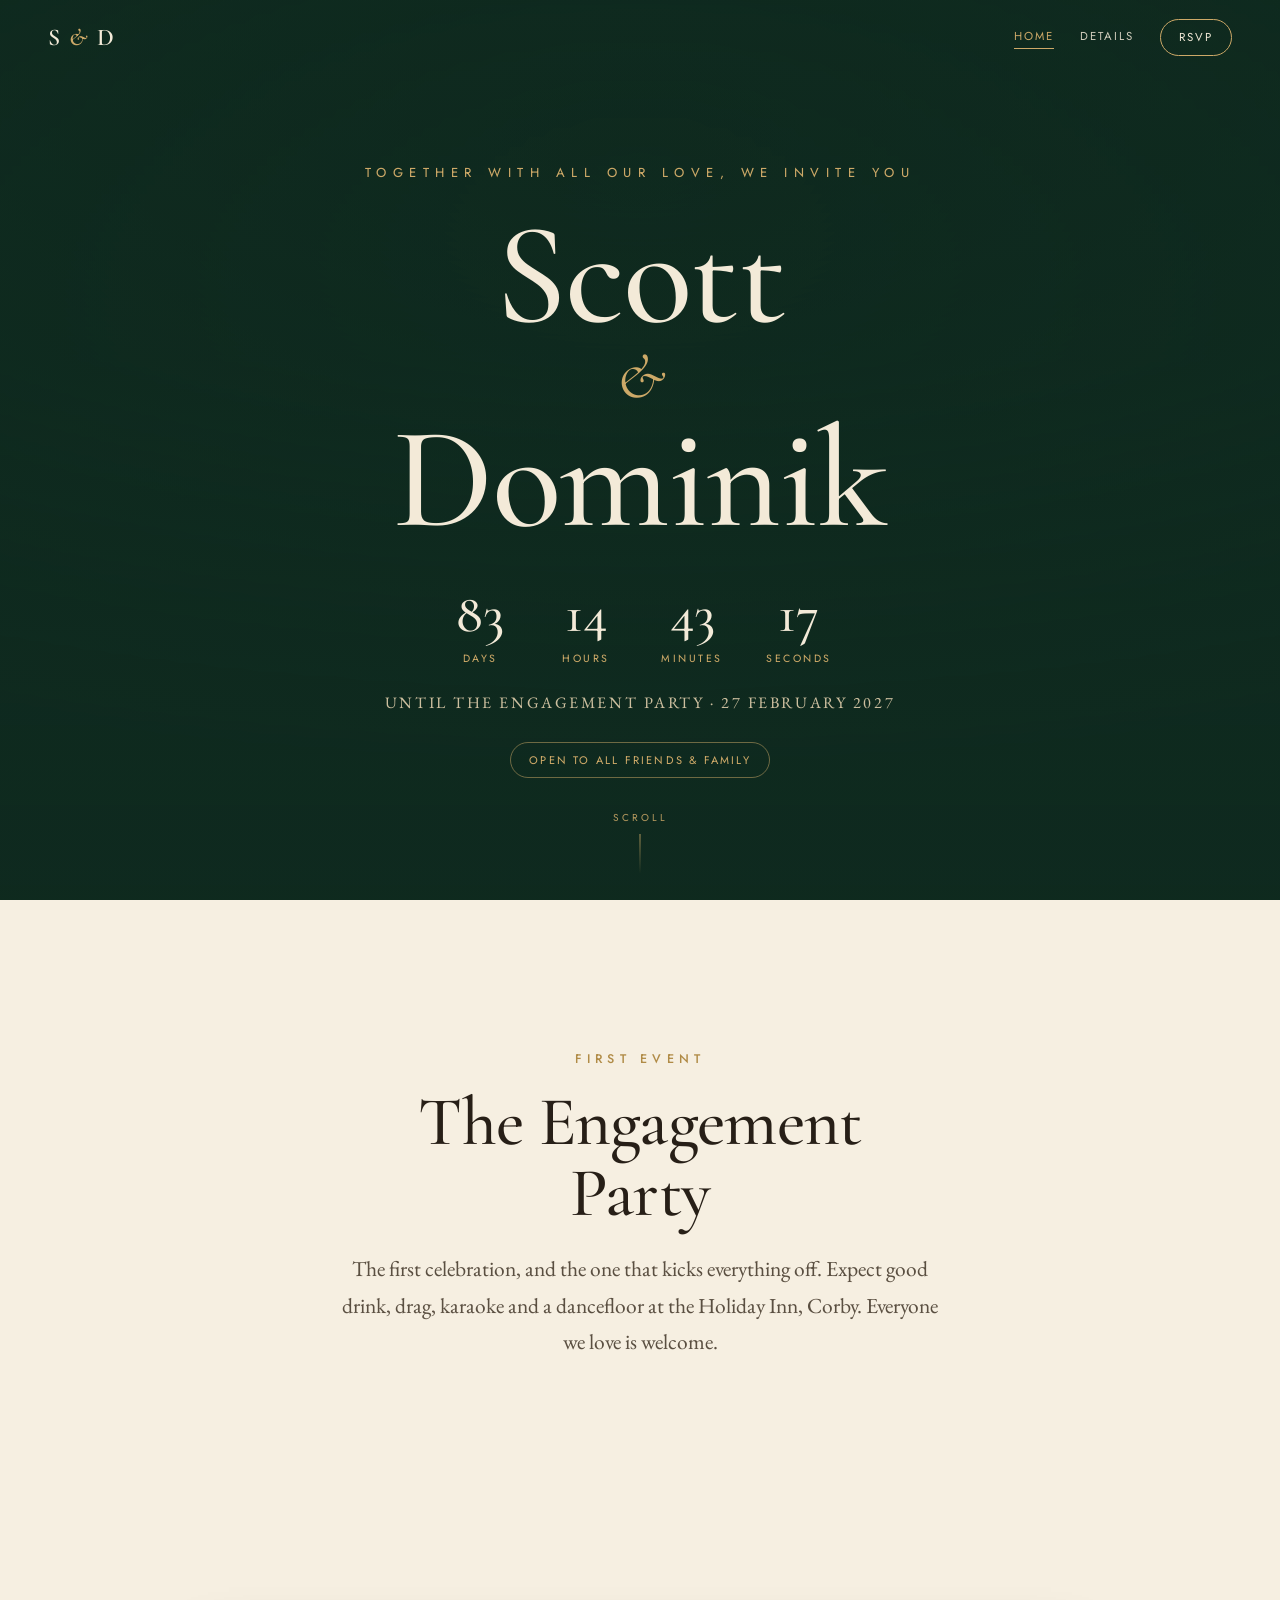
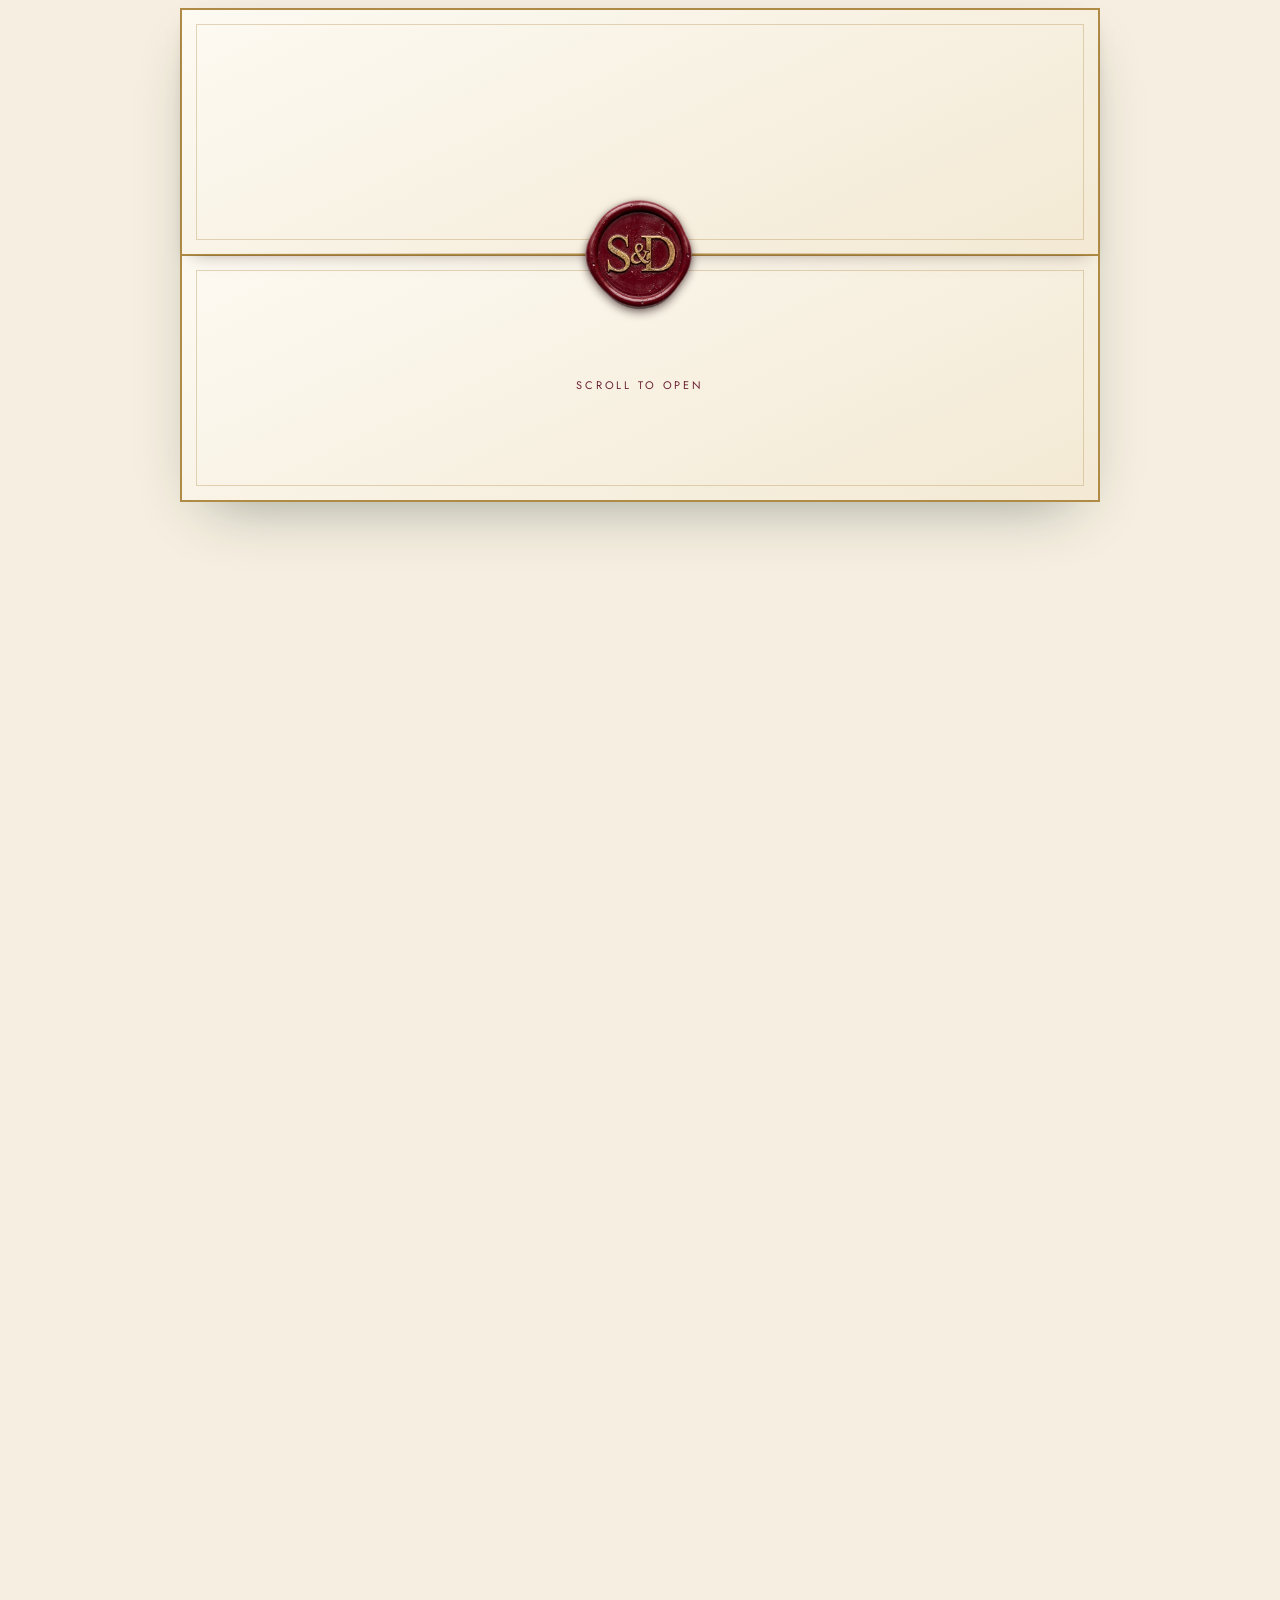
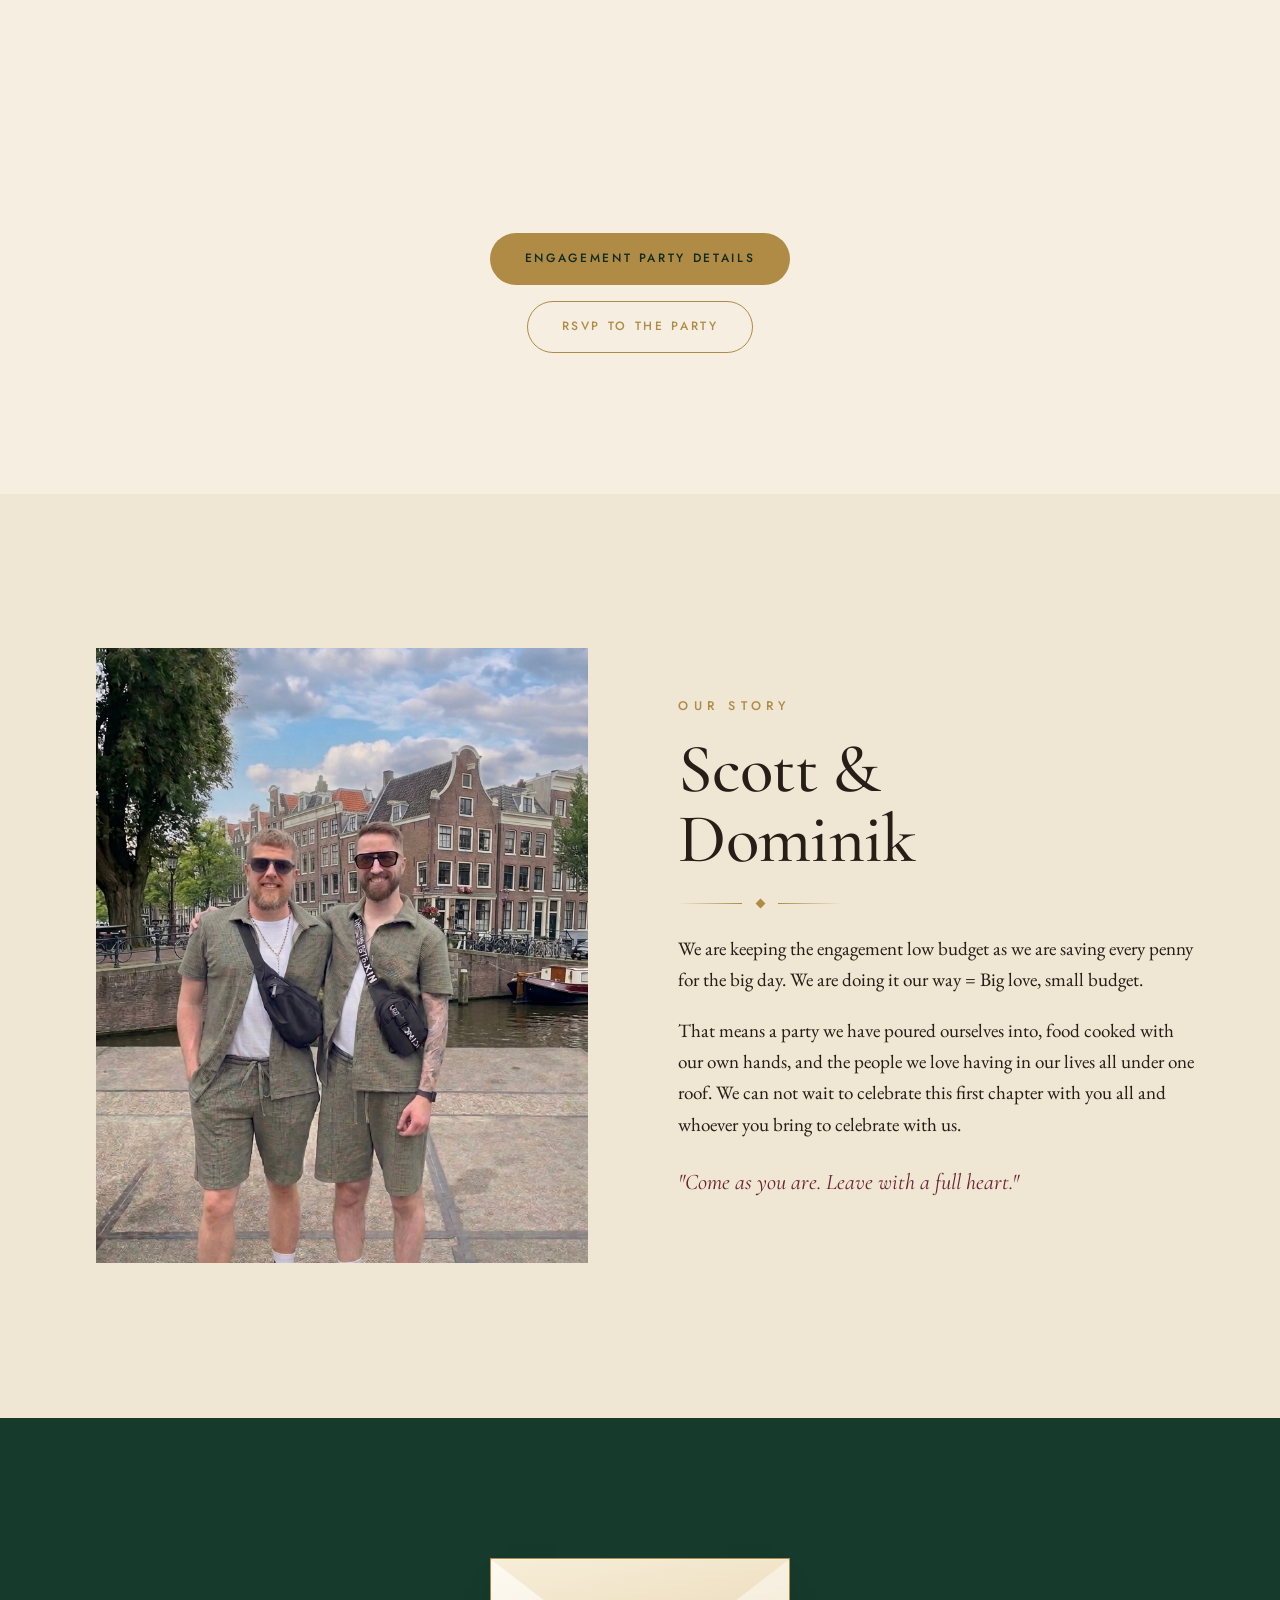
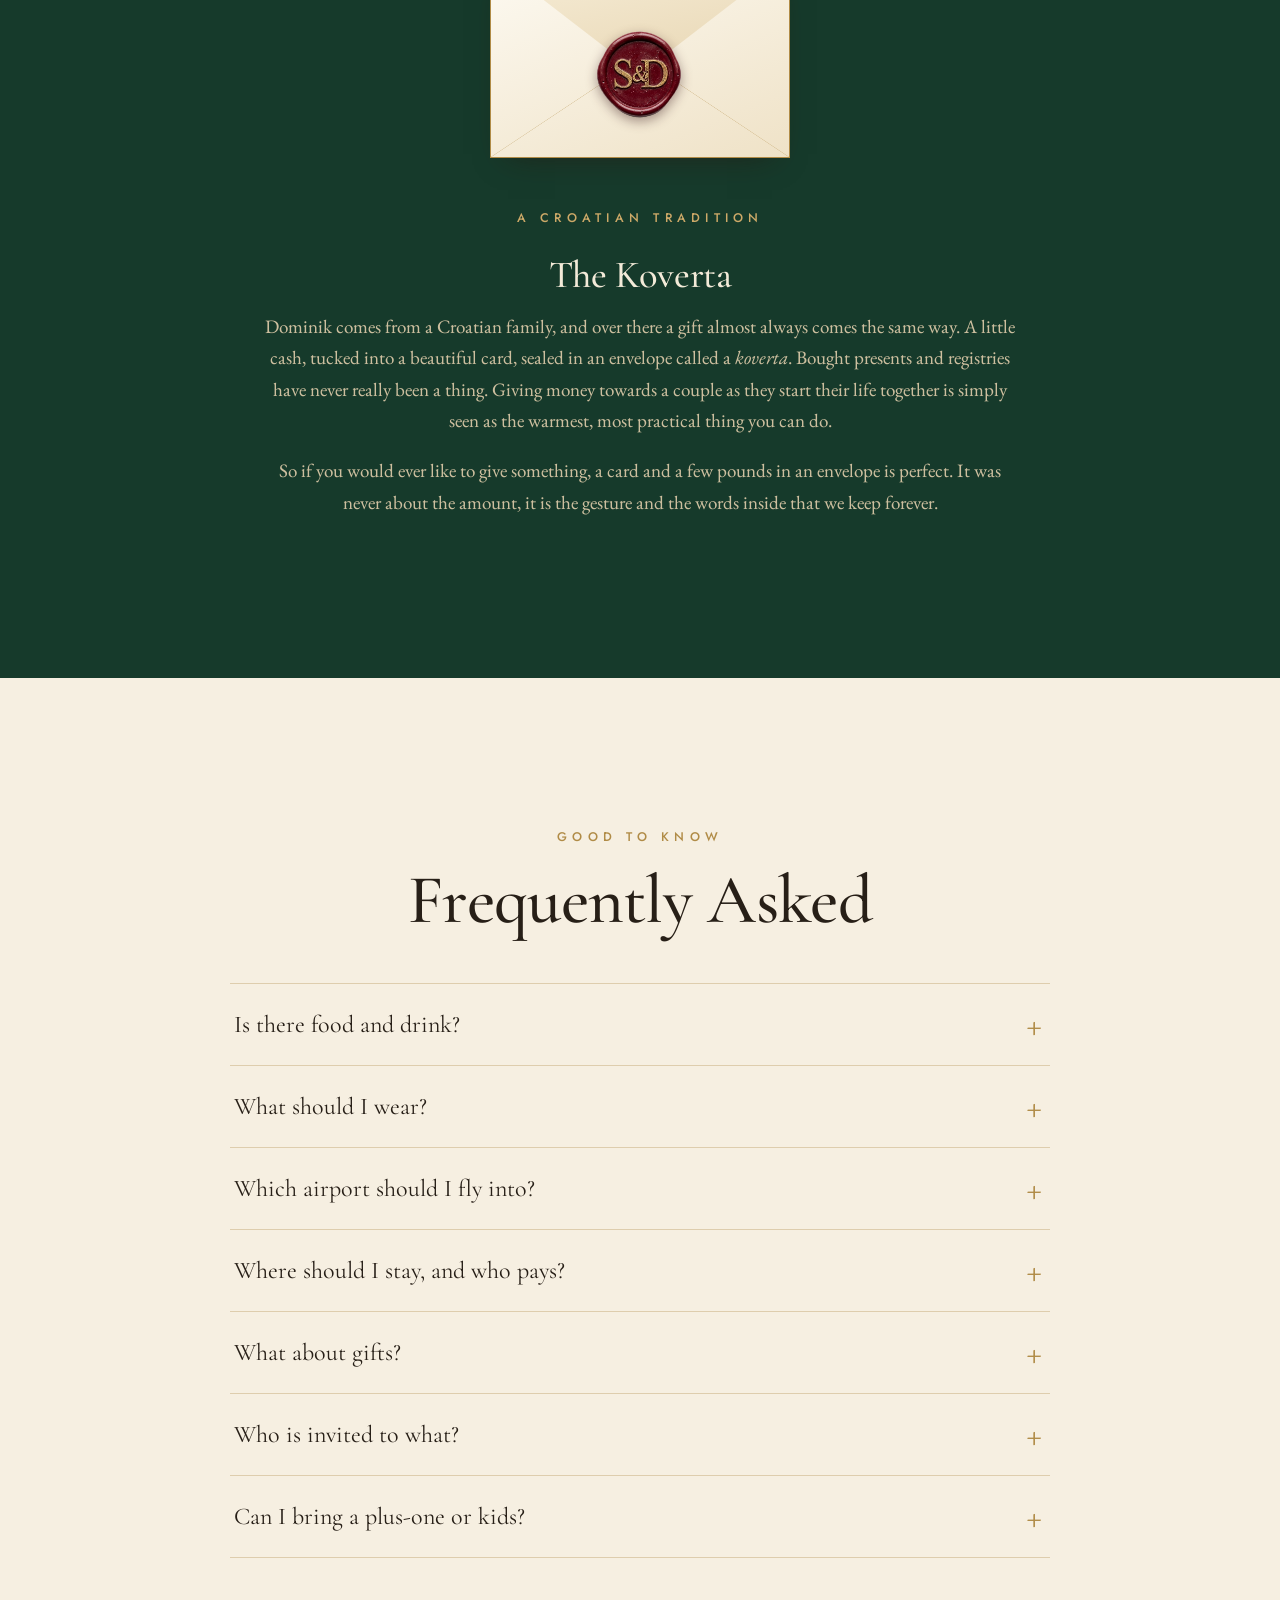
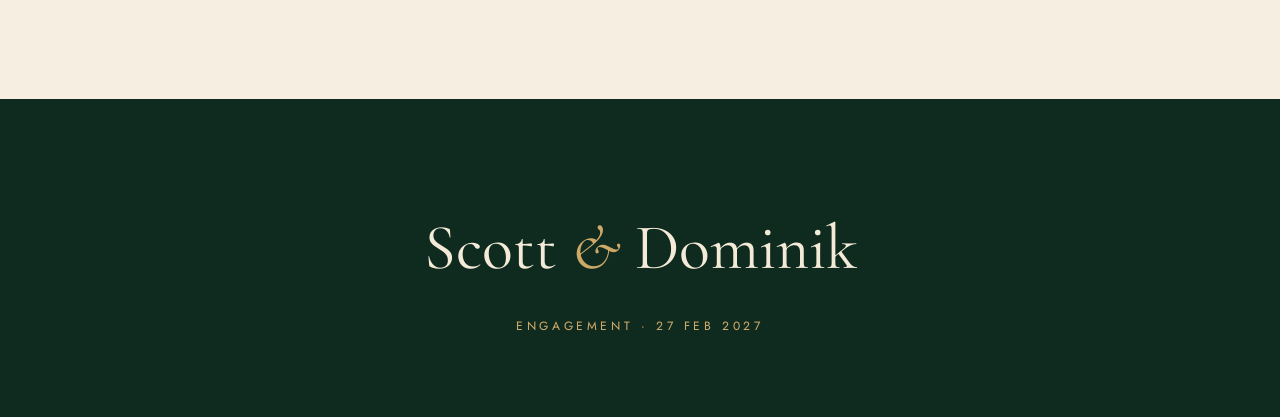
==== commit 55cd3697: "." ====
--- a/index.html
+++ b/index.html
@@ -121,7 +121,7 @@
       <p class="eyebrow on-dark">A Croatian Tradition</p>
       <h3 class="section-title" style="font-size:clamp(1.8rem,3.4vw,2.4rem);margin-top:0.6rem;color:var(--on-dark);">The Koverta</h3>
       <p style="color:var(--on-dark-soft);margin-top:1rem;">Dominik comes from a Croatian family, and over there a gift almost always comes the same way. A little cash, tucked into a beautiful card, sealed in an envelope called a <em>koverta</em>. Bought presents and registries have never really been a thing. Giving money towards a couple as they start their life together is simply seen as the warmest, most practical thing you can do.</p>
-      <p style="color:var(--on-dark-soft);margin-top:0.9rem;">There is even a moment for it. Late in the night, when the cake is cut, guests line up to congratulate the couple, hand over their <em>koverta</em>, and grab a drink and a little favour. We loved that so much we wanted to carry a piece of it into our own celebrations. So if you would ever like to give something, a card and a few pounds in an envelope is perfect. It was never about the amount, it is the gesture and the words inside that we keep forever.</p>
+      <p style="color:var(--on-dark-soft);margin-top:0.9rem;">So if you would ever like to give something, a card and a few pounds in an envelope is perfect. It was never about the amount, it is the gesture and the words inside that we keep forever.</p>
     </div>
   </div>
 </section>
@@ -134,14 +134,13 @@
   </div>
   <div class="wrap">
     <div class="faq-list reveal" id="faqList">
-      <div class="faq-item"><button class="faq-q">Is there food at the engagement party?</button><div class="faq-a"><p>Yes — a generous self-catered spread of canapés, snacks, cakes and baked goods, all made by Scott. There's no proper sit-down dinner though, so please <strong>have a big lunch</strong> beforehand. A menu is coming, and we'll ask you to pick what you'd eat so we cook what people love and waste as little as possible. Drinks are available to buy at the bar all evening.</p></div></div>
-      <div class="faq-item"><button class="faq-q">What should I wear?</button><div class="faq-a"><p>Cocktail glam for the engagement party — it's a bar, drag and karaoke night, so dress to be photographed and to dance. The wedding dress code will follow closer to the date.</p></div></div>
-      <div class="faq-item"><button class="faq-q">Where should I stay, and who pays?</button><div class="faq-a"><p>The party itself is at the Holiday Inn in Corby, so it's the easy choice — stay any nights that suit you, anywhere from Friday to Monday. Scott works for Trinity, so we can pass on a discounted room rate at the Inn — but everyone books and pays for their own room separately. Coming earlier or staying longer? You're welcome to stay with us in Thorney, Peterborough — space is limited and first come, first served, with The Rose &amp; Crown in the village as a lovely backup. Thorney's just outside Peterborough, so we'll sort lifts to and from the station (and try to get you to Luton) — just note it on your RSVP.</p></div></div>
-      <div class="faq-item"><button class="faq-q">I'm flying in — which airport?</button><div class="faq-a"><p>London Luton (LTN) is the easiest and closest. Most guests fly in Saturday and out Sunday. If you're here Friday to Monday, you can stay with us or we'll help find proper accommodation for the extra nights — just note it on your RSVP.</p></div></div>
-      <div class="faq-item"><button class="faq-q">How does the stag vote work?</button><div class="faq-a"><p>It's just for fun — nothing's booked. Vote on the world map for where you picture the stag, and register your interest if you'd like to come. The trip is organised by the best men and is self-funded (everyone covers their own share). Once it's planned, proper invitations and the cost per person go out to everyone who's interested.</p></div></div>
-      <div class="faq-item"><button class="faq-q">What about wedding gifts?</button><div class="faq-a"><p>Honestly, your presence is all we want — we have everything we need at home and we're particular about what we keep. Please don't feel you have to bring anything. If you'd like to give something, our <strong>Honeymoon Box</strong> on the wedding page is the perfect way; it all goes towards the trip of a lifetime, and helps us decide where to go.</p></div></div>
-      <div class="faq-item"><button class="faq-q">Who's invited to what?</button><div class="faq-a"><p>The engagement party is our invitation event — if you've had an invite, please come! The stag is a casual, self-funded trip organised by the best men (register interest on the stag page). The wedding in May 2028 is more intimate; we'll be in touch with details. Just tell us your plans on the RSVP.</p></div></div>
-      <div class="faq-item"><button class="faq-q">Can I bring a plus-one or kids?</button><div class="faq-a"><p>Pop the total number of guests on your RSVP and we'll be in touch if there's anything to flag. If you're bringing little ones, let us know so we can plan accordingly.</p></div></div>
+      <div class="faq-item"><button class="faq-q">Is there food and drink?</button><div class="faq-a"><p>Yes. A generous self-catered spread of canapés, snacks and cakes, all made by us. There is no proper sit-down dinner though, so please <strong>have a big lunch</strong> beforehand. Drinks are available to buy at the bar all evening.</p></div></div>
+      <div class="faq-item"><button class="faq-q">What should I wear?</button><div class="faq-a"><p>Cocktail glam for the engagement party, so dress to be photographed and to dance. The wedding dress code will follow closer to the date.</p></div></div>
+      <div class="faq-item"><button class="faq-q">Which airport should I fly into?</button><div class="faq-a"><p>London Luton (LTN) is the easiest and closest. Feel free to fly in Saturday and out Sunday. But if you are here Friday to Monday, we will help you find accommodation.</p></div></div>
+      <div class="faq-item"><button class="faq-q">Where should I stay, and who pays?</button><div class="faq-a"><p>The party itself is at the Holiday Inn in Corby, so it is the easy choice. Stay any nights that suit you, anywhere from Friday to Monday. Scott works for Trinity, so we can pass on a discounted room rate at the Inn. Once we have that ready, you can book and pay for your own room. Coming earlier or staying longer? You are welcome to stay in our village of Thorney, Peterborough, at The Rose &amp; Crown. Thorney is just outside Peterborough, so we will sort lifts to and from the station (and try to get you to Luton). Just note it on your RSVP.</p></div></div>
+      <div class="faq-item"><button class="faq-q">What about gifts?</button><div class="faq-a"><p>Honestly, your presence is all we want. We have everything we need at home and we are particular about what we keep, so please do not feel you have to bring anything. If you would like to mark the occasion, a card with a few pounds inside is more than enough. It is a lovely Croatian tradition of ours, and there is more about it further up the page.</p></div></div>
+      <div class="faq-item"><button class="faq-q">Who is invited to what?</button><div class="faq-a"><p>The engagement party on Saturday is our main event, so if you have had an invite, please come! The next day there is a relaxed Sunday lunch at the Holiday Inn for anyone still around. Just tell us which ones you are coming to on the RSVP.</p></div></div>
+      <div class="faq-item"><button class="faq-q">Can I bring a plus-one or kids?</button><div class="faq-a"><p>Pop the total number of guests on your RSVP and we will be in touch if there is anything to flag. If you are bringing little ones, let us know so we can plan accordingly.</p></div></div>
     </div>
   </div>
 </section>
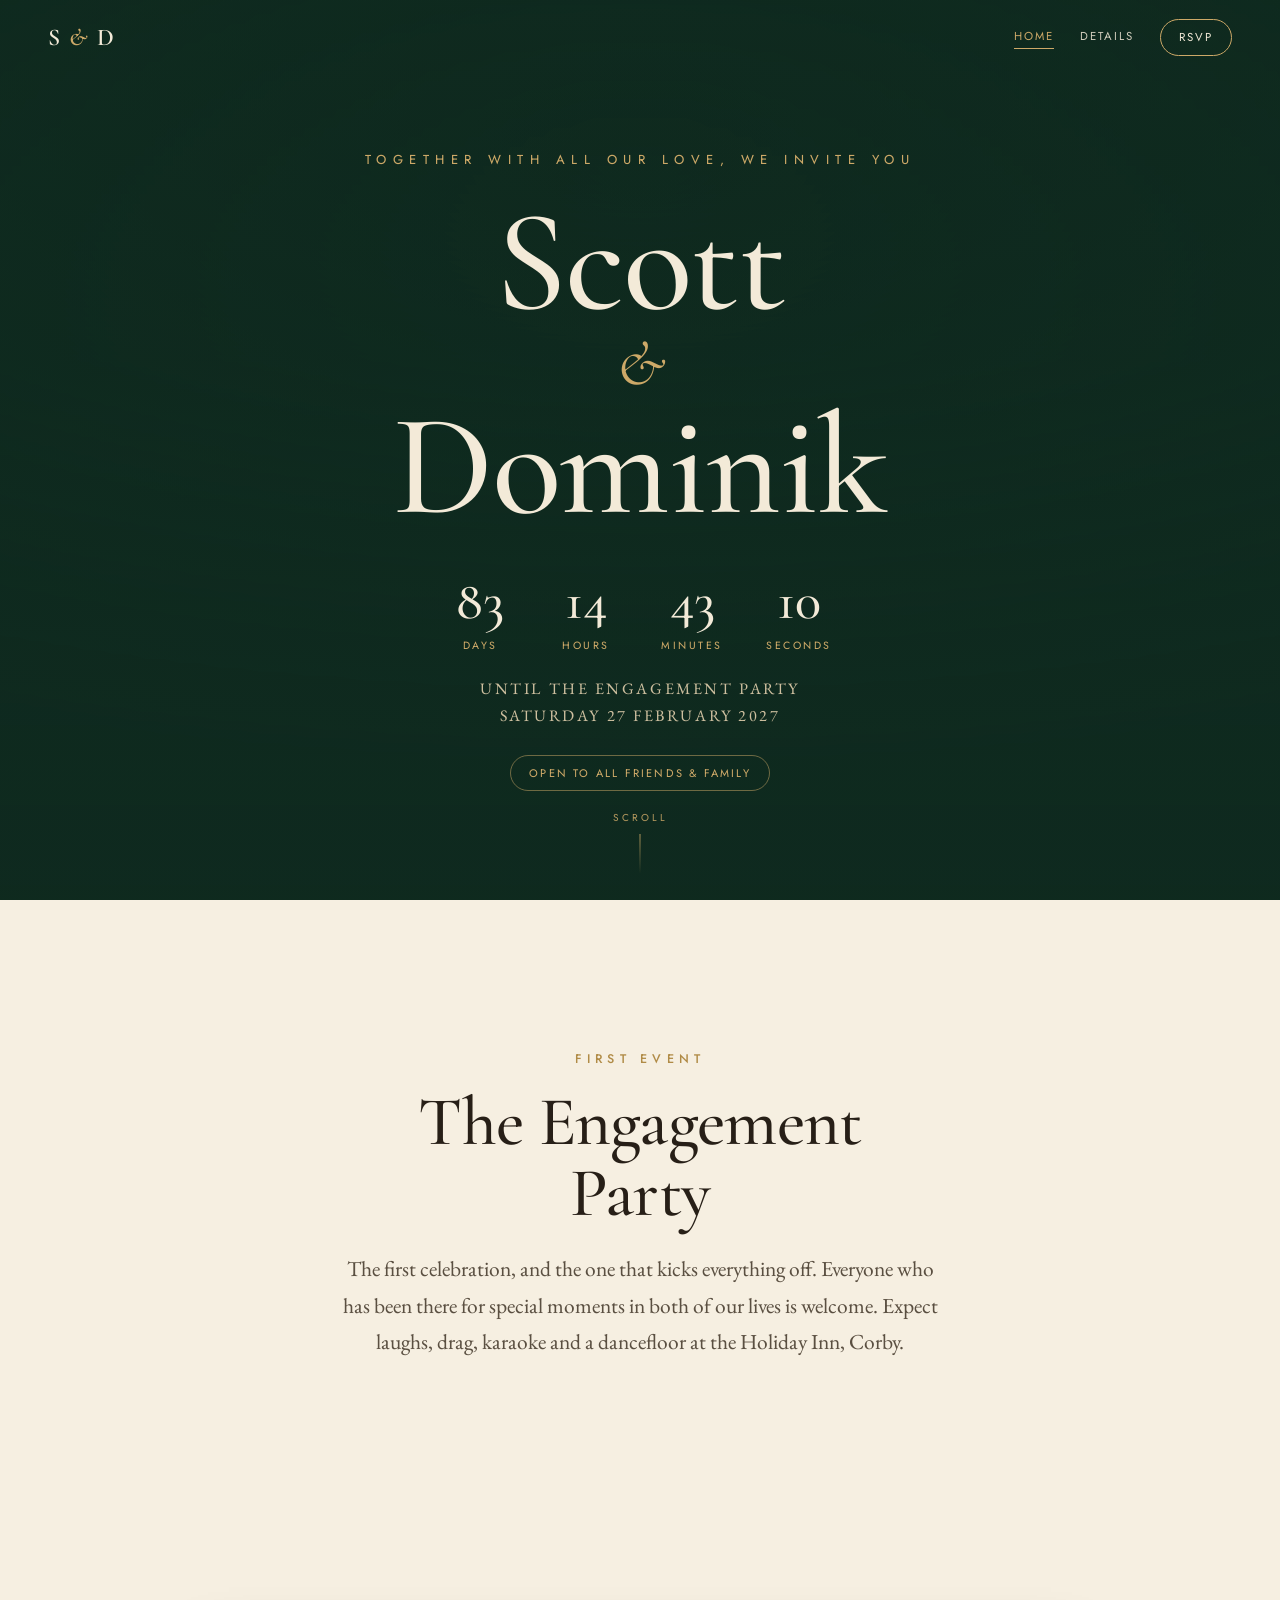
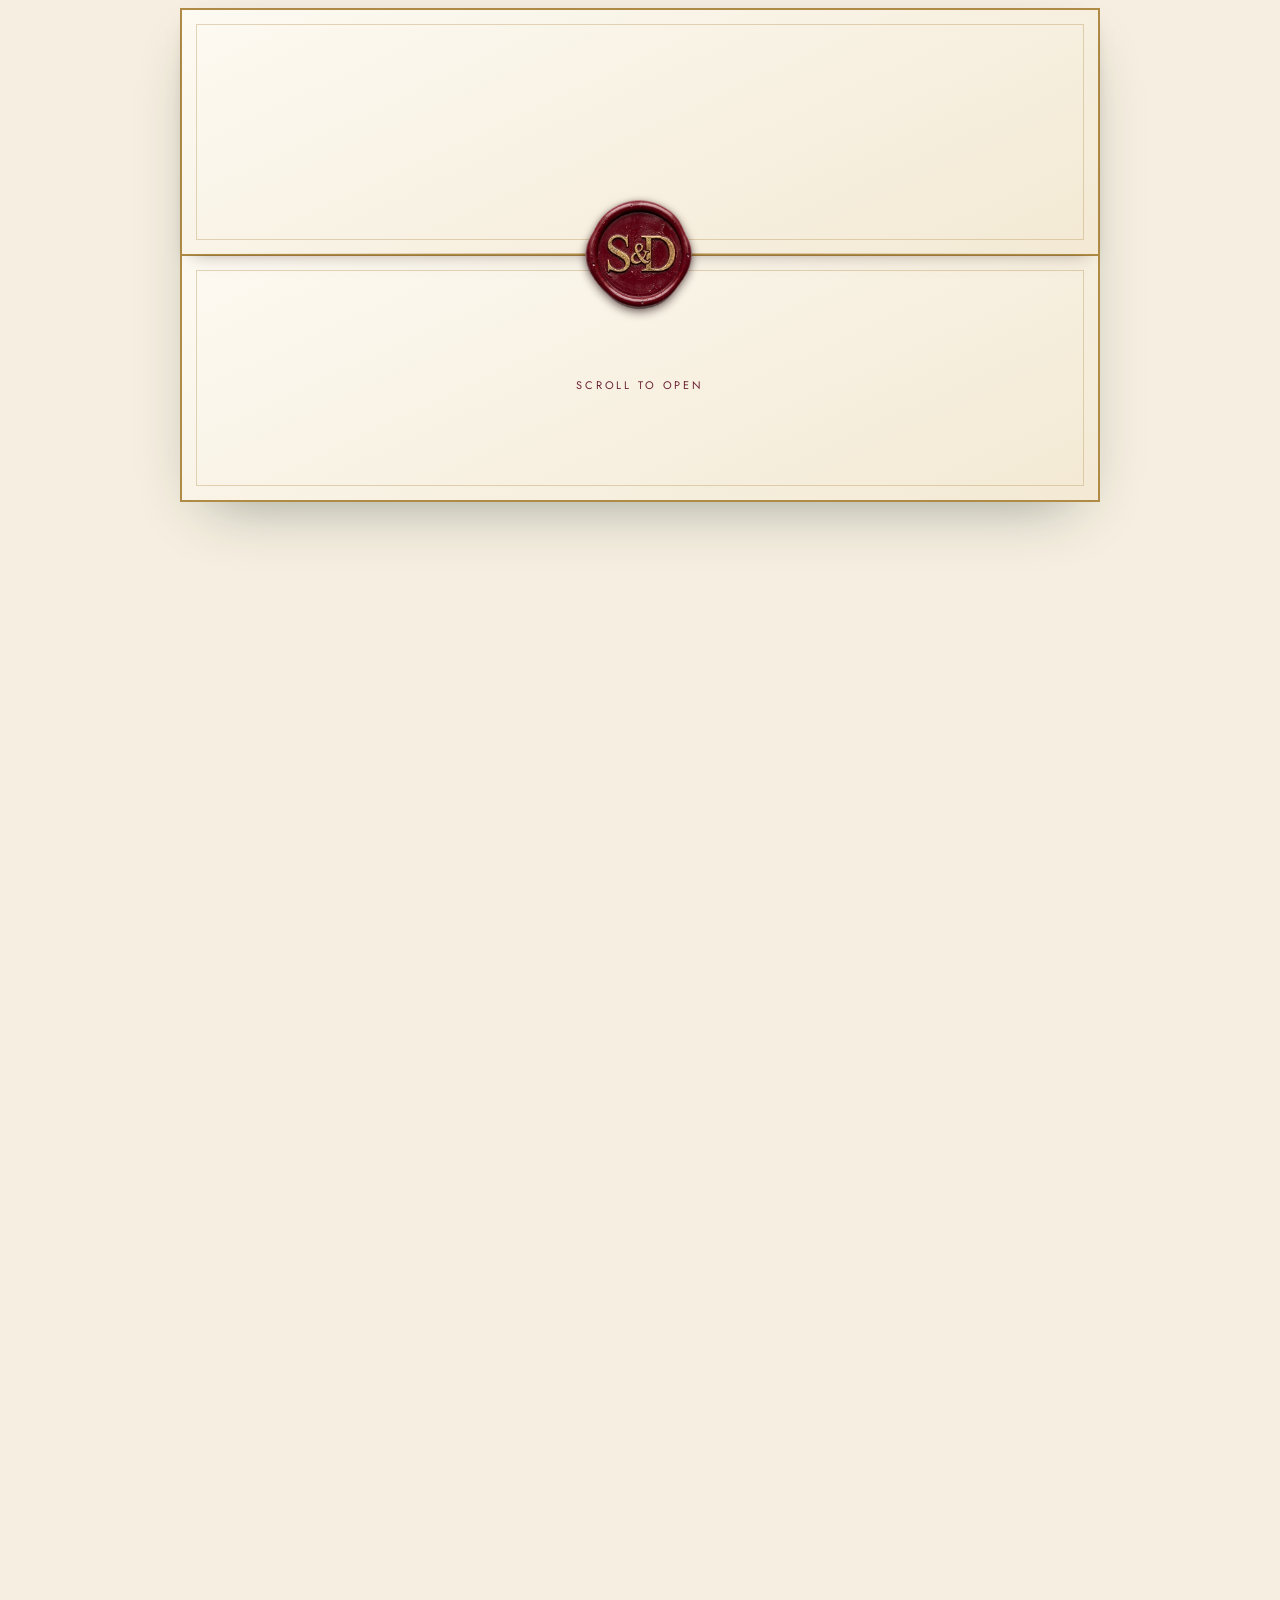
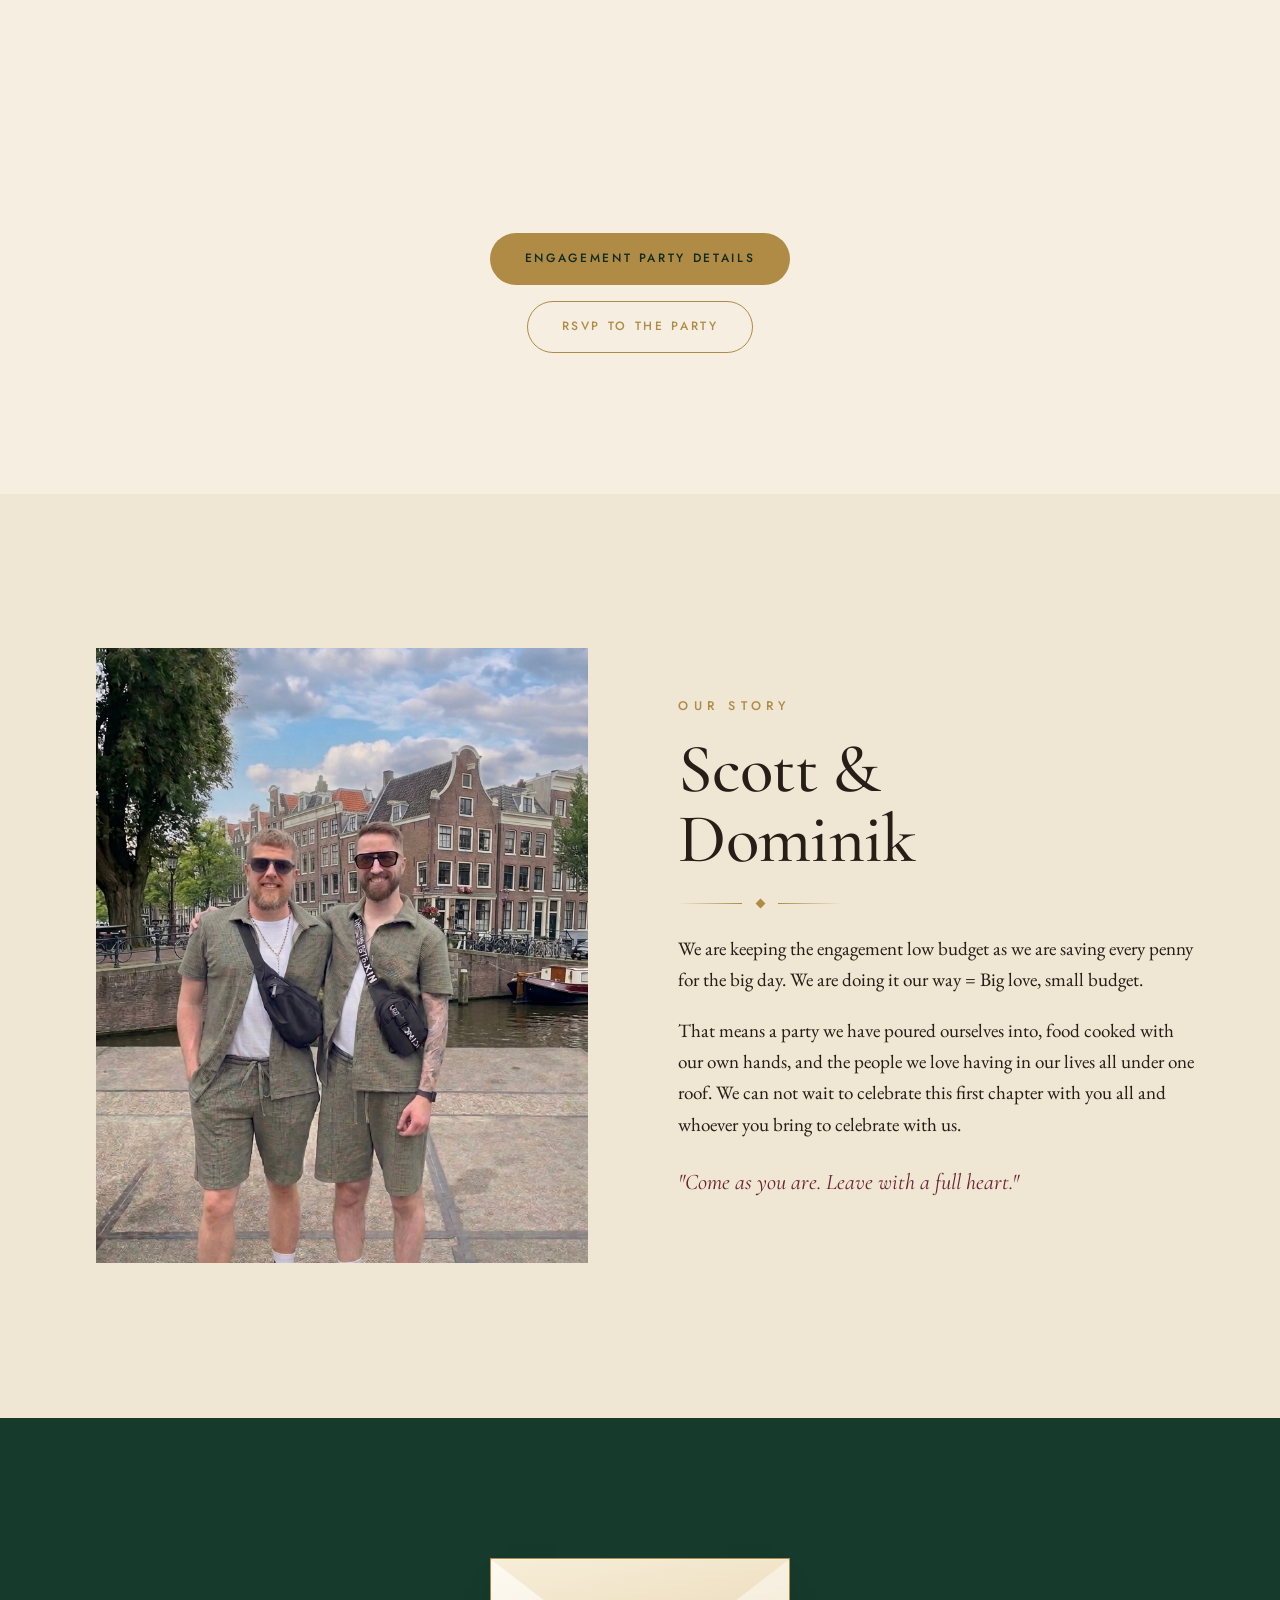
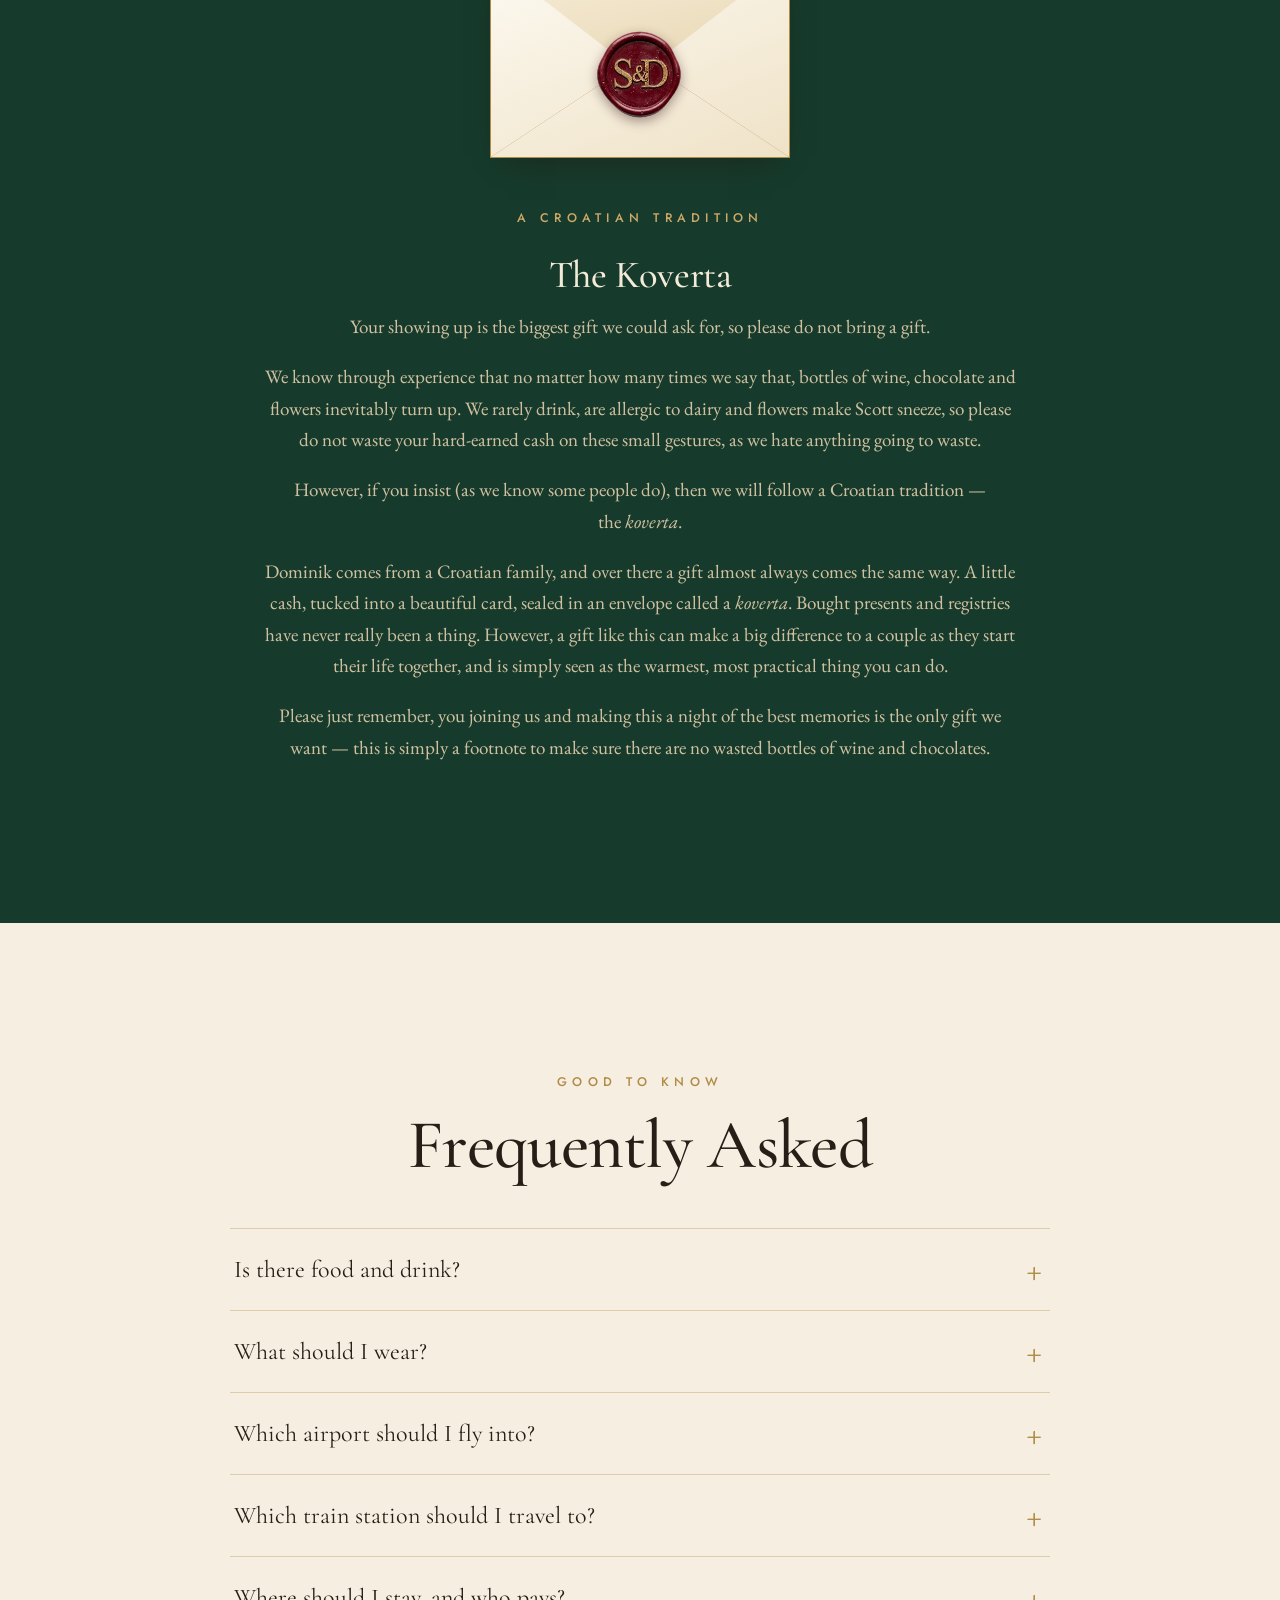
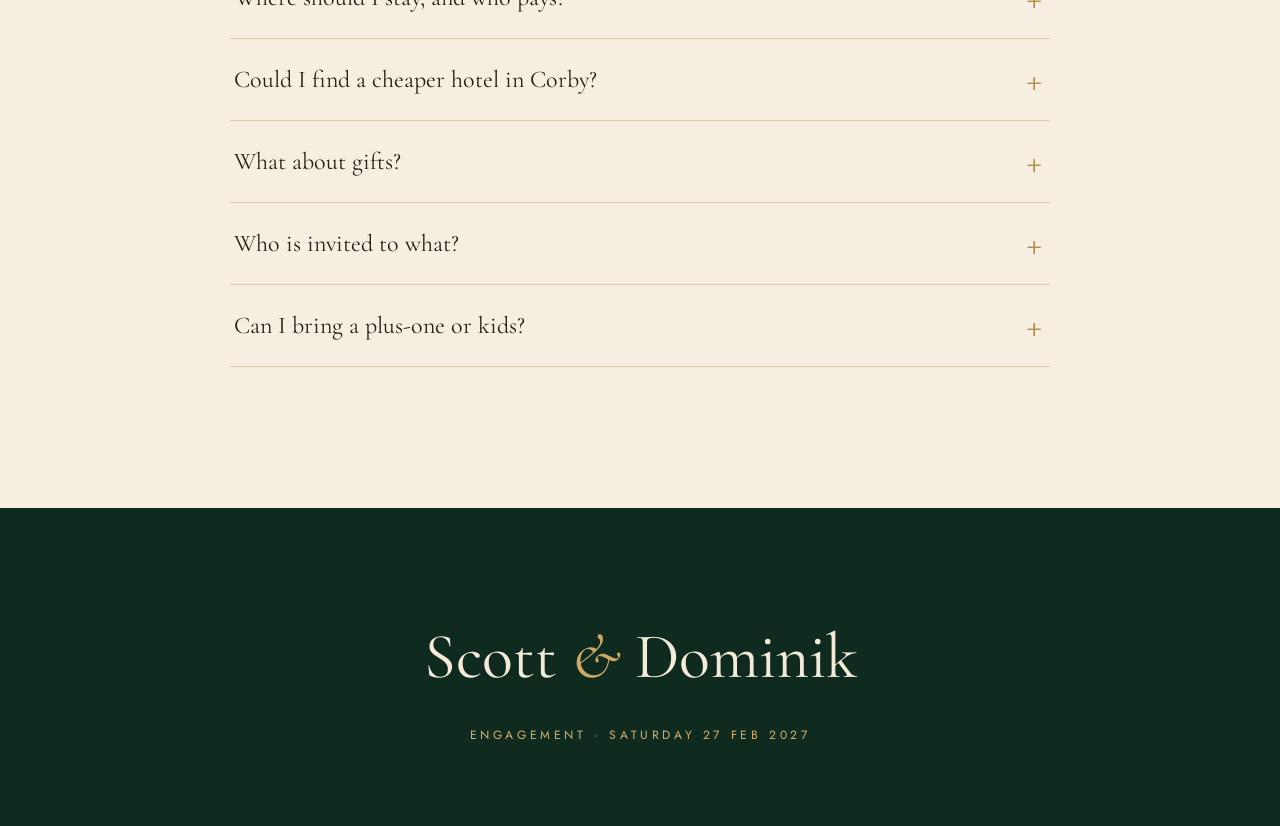
==== commit 27c18dbc: "." ====
--- a/index.html
+++ b/index.html
@@ -34,7 +34,7 @@
       <div class="countdown__unit"><div class="countdown__num" data-cd="mins">—</div><div class="countdown__label">Minutes</div></div>
       <div class="countdown__unit"><div class="countdown__num" data-cd="secs">—</div><div class="countdown__label">Seconds</div></div>
     </div>
-    <p class="hero__sub" style="margin-top:1.4rem;font-size:1rem;letter-spacing:0.16em;">UNTIL THE ENGAGEMENT PARTY · 27 FEBRUARY 2027</p>
+    <p class="hero__sub" style="margin-top:1.4rem;font-size:1rem;letter-spacing:0.16em;">UNTIL THE ENGAGEMENT PARTY<br>SATURDAY 27 FEBRUARY 2027</p>
     <div style="margin-top:1.6rem;"><span class="invite-only" style="margin-bottom:0;">Open to all friends &amp; family</span></div>
   </div>
   <div class="scroll-cue"><span>Scroll</span><span class="line"></span></div>
@@ -45,7 +45,7 @@
   <div class="wrap center">
     <p class="eyebrow reveal">First Event</p>
     <h2 class="section-title reveal">The Engagement<br>Party</h2>
-    <p class="lede reveal" style="margin-top:1.4rem;">The first celebration, and the one that kicks everything off. Expect good drink, drag, karaoke and a dancefloor at the Holiday Inn, Corby. Everyone we love is welcome.</p>
+    <p class="lede reveal" style="margin-top:1.4rem;">The first celebration, and the one that kicks everything off. Everyone who has been there for special moments in both of our lives is welcome. Expect laughs, drag, karaoke and a dancefloor at the Holiday Inn, Corby.</p>
     </div>
 
     <div class="invite-pin-track" id="invitePinTrack">
@@ -120,8 +120,11 @@
     <div class="center reveal" style="max-width:760px;margin:0 auto;">
       <p class="eyebrow on-dark">A Croatian Tradition</p>
       <h3 class="section-title" style="font-size:clamp(1.8rem,3.4vw,2.4rem);margin-top:0.6rem;color:var(--on-dark);">The Koverta</h3>
-      <p style="color:var(--on-dark-soft);margin-top:1rem;">Dominik comes from a Croatian family, and over there a gift almost always comes the same way. A little cash, tucked into a beautiful card, sealed in an envelope called a <em>koverta</em>. Bought presents and registries have never really been a thing. Giving money towards a couple as they start their life together is simply seen as the warmest, most practical thing you can do.</p>
-      <p style="color:var(--on-dark-soft);margin-top:0.9rem;">So if you would ever like to give something, a card and a few pounds in an envelope is perfect. It was never about the amount, it is the gesture and the words inside that we keep forever.</p>
+      <p style="color:var(--on-dark-soft);margin-top:1rem;">Your showing up is the biggest gift we could ask for, so please do not bring a gift.</p>
+      <p style="color:var(--on-dark-soft);margin-top:0.9rem;">We know through experience that no matter how many times we say that, bottles of wine, chocolate and flowers inevitably turn up. We rarely drink, are allergic to dairy and flowers make Scott sneeze, so please do not waste your hard-earned cash on these small gestures, as we hate anything going to waste.</p>
+      <p style="color:var(--on-dark-soft);margin-top:0.9rem;">However, if you insist (as we know some people do), then we will follow a Croatian tradition — the <em>koverta</em>.</p>
+      <p style="color:var(--on-dark-soft);margin-top:0.9rem;">Dominik comes from a Croatian family, and over there a gift almost always comes the same way. A little cash, tucked into a beautiful card, sealed in an envelope called a <em>koverta</em>. Bought presents and registries have never really been a thing. However, a gift like this can make a big difference to a couple as they start their life together, and is simply seen as the warmest, most practical thing you can do.</p>
+      <p style="color:var(--on-dark-soft);margin-top:0.9rem;">Please just remember, you joining us and making this a night of the best memories is the only gift we want — this is simply a footnote to make sure there are no wasted bottles of wine and chocolates.</p>
     </div>
   </div>
 </section>
@@ -135,12 +138,14 @@
   <div class="wrap">
     <div class="faq-list reveal" id="faqList">
       <div class="faq-item"><button class="faq-q">Is there food and drink?</button><div class="faq-a"><p>Yes. A generous self-catered spread of canapés, snacks and cakes, all made by us. There is no proper sit-down dinner though, so please <strong>have a big lunch</strong> beforehand. Drinks are available to buy at the bar all evening.</p></div></div>
-      <div class="faq-item"><button class="faq-q">What should I wear?</button><div class="faq-a"><p>Cocktail glam for the engagement party, so dress to be photographed and to dance. The wedding dress code will follow closer to the date.</p></div></div>
-      <div class="faq-item"><button class="faq-q">Which airport should I fly into?</button><div class="faq-a"><p>London Luton (LTN) is the easiest and closest. Feel free to fly in Saturday and out Sunday. But if you are here Friday to Monday, we will help you find accommodation.</p></div></div>
-      <div class="faq-item"><button class="faq-q">Where should I stay, and who pays?</button><div class="faq-a"><p>The party itself is at the Holiday Inn in Corby, so it is the easy choice. Stay any nights that suit you, anywhere from Friday to Monday. Scott works for Trinity, so we can pass on a discounted room rate at the Inn. Once we have that ready, you can book and pay for your own room. Coming earlier or staying longer? You are welcome to stay in our village of Thorney, Peterborough, at The Rose &amp; Crown. Thorney is just outside Peterborough, so we will sort lifts to and from the station (and try to get you to Luton). Just note it on your RSVP.</p></div></div>
-      <div class="faq-item"><button class="faq-q">What about gifts?</button><div class="faq-a"><p>Honestly, your presence is all we want. We have everything we need at home and we are particular about what we keep, so please do not feel you have to bring anything. If you would like to mark the occasion, a card with a few pounds inside is more than enough. It is a lovely Croatian tradition of ours, and there is more about it further up the page.</p></div></div>
-      <div class="faq-item"><button class="faq-q">Who is invited to what?</button><div class="faq-a"><p>The engagement party on Saturday is our main event, so if you have had an invite, please come! The next day there is a relaxed Sunday lunch at the Holiday Inn for anyone still around. Just tell us which ones you are coming to on the RSVP.</p></div></div>
-      <div class="faq-item"><button class="faq-q">Can I bring a plus-one or kids?</button><div class="faq-a"><p>Pop the total number of guests on your RSVP and we will be in touch if there is anything to flag. If you are bringing little ones, let us know so we can plan accordingly.</p></div></div>
+      <div class="faq-item"><button class="faq-q">What should I wear?</button><div class="faq-a"><p>Come as you are. Anything from smart casual to cocktail glam, we just want you to be comfortable. Just remember&hellip; there will be photographs.</p></div></div>
+      <div class="faq-item"><button class="faq-q">Which airport should I fly into?</button><div class="faq-a"><p>London Luton (LTN) is the easiest and closest, with London Stansted (STN) and East Midlands Airport (EMA) also handy. Feel free to fly in Saturday and out Sunday. But if you are here Friday to Monday, we will help you find accommodation.</p></div></div>
+      <div class="faq-item"><button class="faq-q">Which train station should I travel to?</button><div class="faq-a"><p>Corby for the weekend. Peterborough or Corby if you are staying longer.</p></div></div>
+      <div class="faq-item"><button class="faq-q">Where should I stay, and who pays?</button><div class="faq-a"><p>The party itself is at the Holiday Inn in Corby, so it is the easy choice. Stay any nights that suit you, anywhere from Friday to Monday. Scott works for an events company, so has secured discounted rates. Once we have that ready, you can book and pay for your own room. Coming earlier or staying longer? You are welcome to stay in our village of Thorney, Peterborough, at The Rose &amp; Crown. Thorney is just outside Peterborough, so we will sort lifts to and from the station or airport. We can accommodate 4 to 6 people at our house on days outside of the weekend too, obviously family first. Just note it on your RSVP.</p></div></div>
+      <div class="faq-item"><button class="faq-q">Could I find a cheaper hotel in Corby?</button><div class="faq-a"><p>There are multiple hotels in Corby, and even with our discounted rate you may be able to save a &pound; or two. But when you factor in a cab, you will pay more. Another benefit of the Holiday Inn is that use of the spa, gym and pool is included in the rate we negotiated for the room.</p></div></div>
+      <div class="faq-item"><button class="faq-q">What about gifts?</button><div class="faq-a"><p>Honestly, your presence is all we want. We have everything we need at home and we are particular about what we keep, so please do not feel you have to bring anything. If you would like to, then a little gift in the card is more than enough. It is a lovely Croatian tradition of ours, and there is more about it further up the page.</p><p>We do not drink, so please no &ldquo;bottles&rdquo; (obviously, we will drink on the night, but it is rare we do). Scott is allergic to so many things, and especially milk, so no chocolates etc.</p><p>You being able to come along and make memories really is everything we want.</p></div></div>
+      <div class="faq-item"><button class="faq-q">Who is invited to what?</button><div class="faq-a"><p>The engagement party on Saturday is our main event! The next morning is a relaxed Sunday breakfast in a private dining room at the Holiday Inn for anyone still around. If you are not staying at the hotel but live in Corby, you are also welcome, there is just a small breakfast charge of about &pound;15. Just tell us if you fancy sharing your hangover for breakfast.</p></div></div>
+      <div class="faq-item"><button class="faq-q">Can I bring a plus-one or kids?</button><div class="faq-a"><p>Pop the total number of guests on your RSVP. The more the merrier. Little ones are welcome, but be aware there will be a drag queen, and likely a foul-mouthed one, so you can be the judge on what time they stay until.</p></div></div>
     </div>
   </div>
 </section>
@@ -149,7 +154,7 @@
 <footer class="footer">
   <div class="wrap">
     <div class="footer__mono">Scott <span class="amp">&amp;</span> Dominik</div>
-    <div class="footer__date">Engagement · 27 Feb 2027</div>
+    <div class="footer__date">Engagement · Saturday 27 Feb 2027</div>
   </div>
 </footer>
 
--- a/styles.css
+++ b/styles.css
@@ -282,6 +282,7 @@
 .split { display: grid; grid-template-columns: 1fr 1fr; gap: clamp(40px, 6vw, 96px); align-items: center; }
 .split--reverse .split__media { order: 2; }
 .story-img { width: 100%; aspect-ratio: 4/5; }
+.story-img.ph { background: none; }   /* no striped placeholder flashing while the photo loads */
 .story-img--wide { aspect-ratio: 5/4; }
 .story-img-frame { position: relative; padding: 14px; }
 .story-img-frame::before { content: ""; position: absolute; inset: 0; border: 1px solid var(--gold); transform: translate(16px, 16px); z-index: -1; }
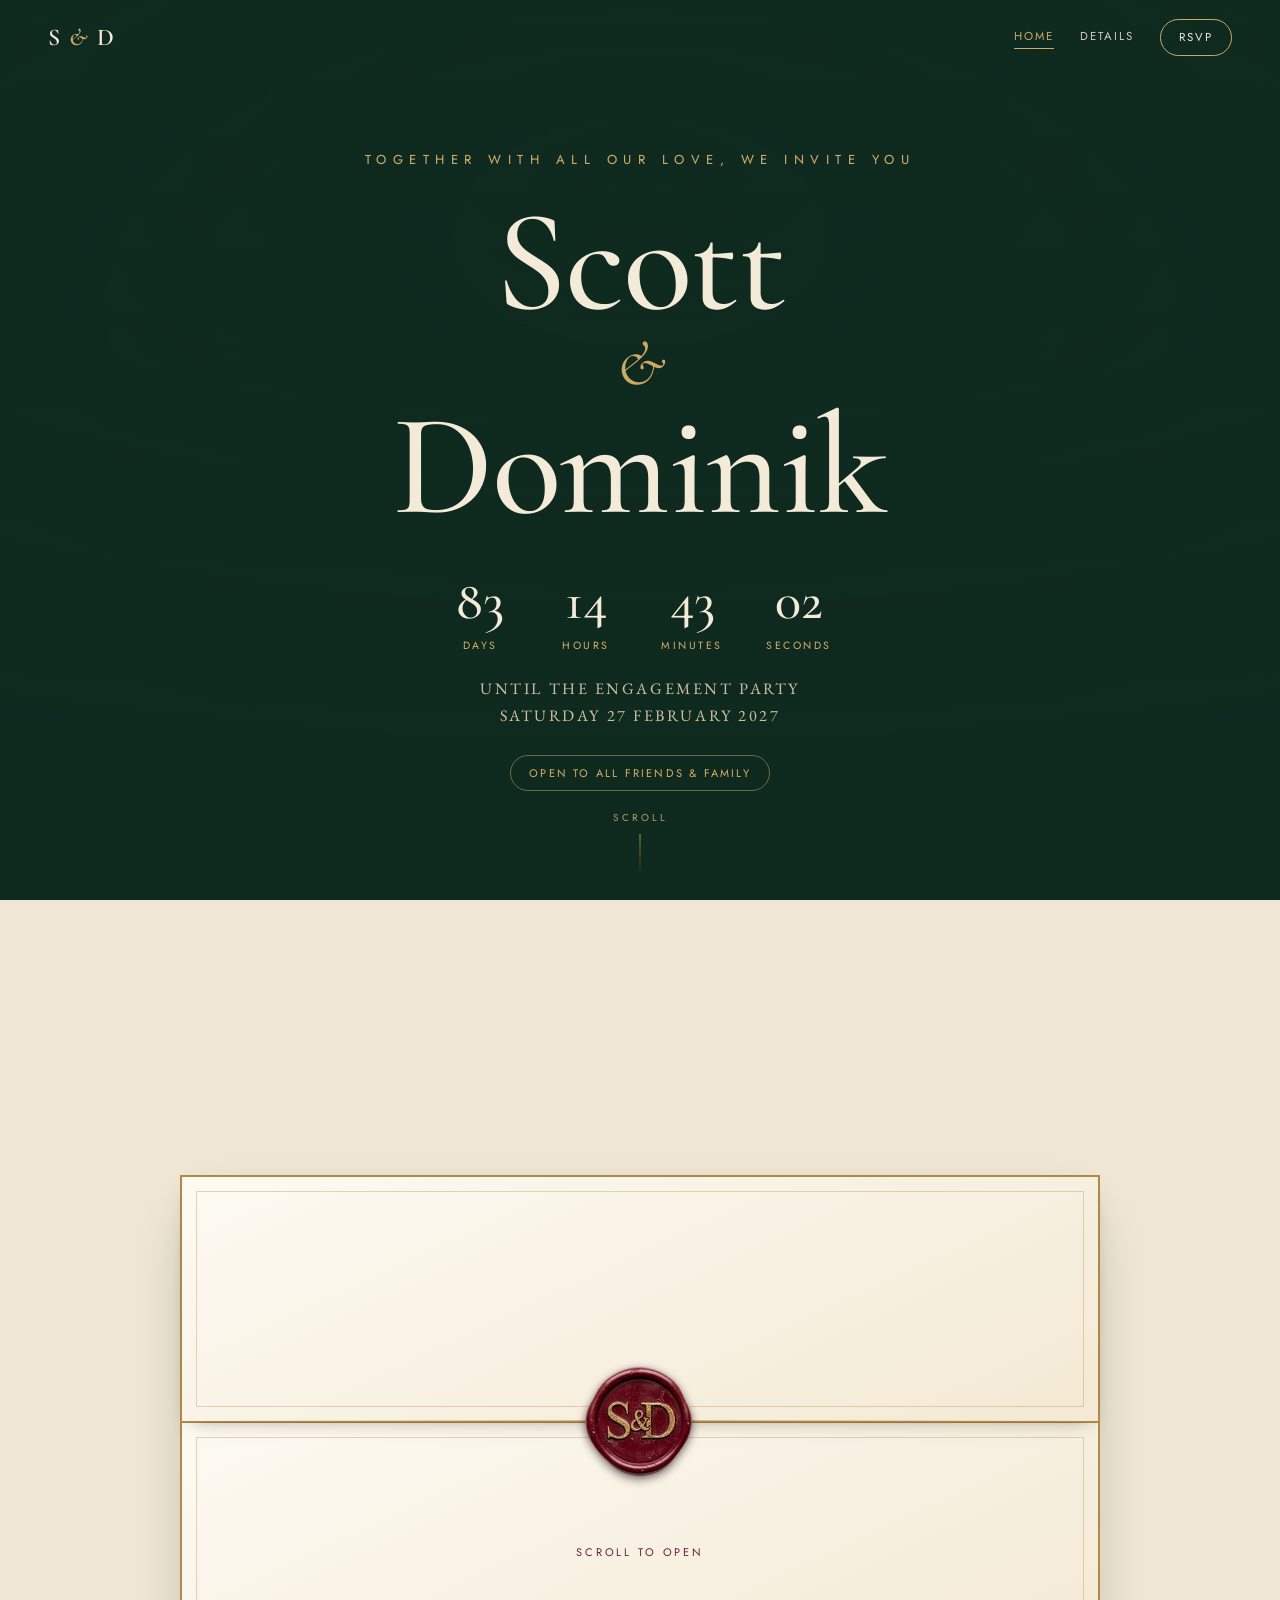
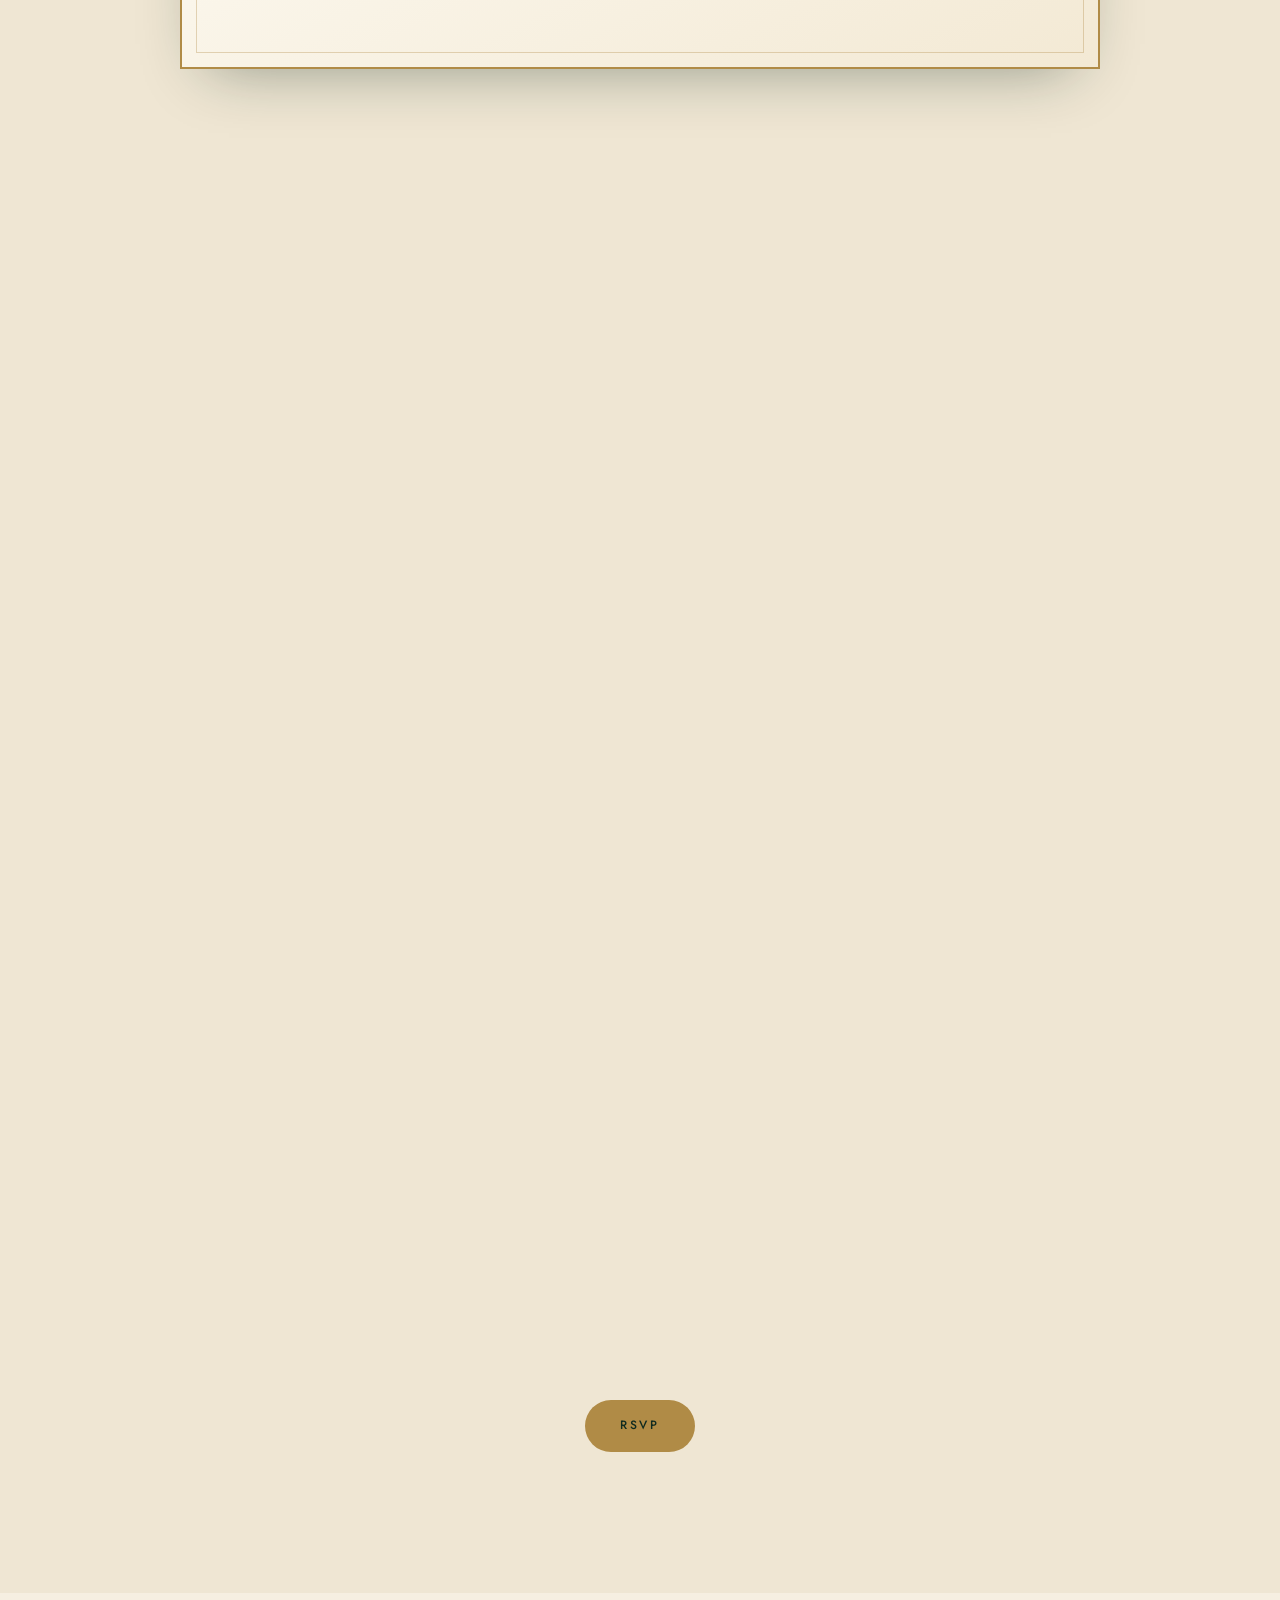
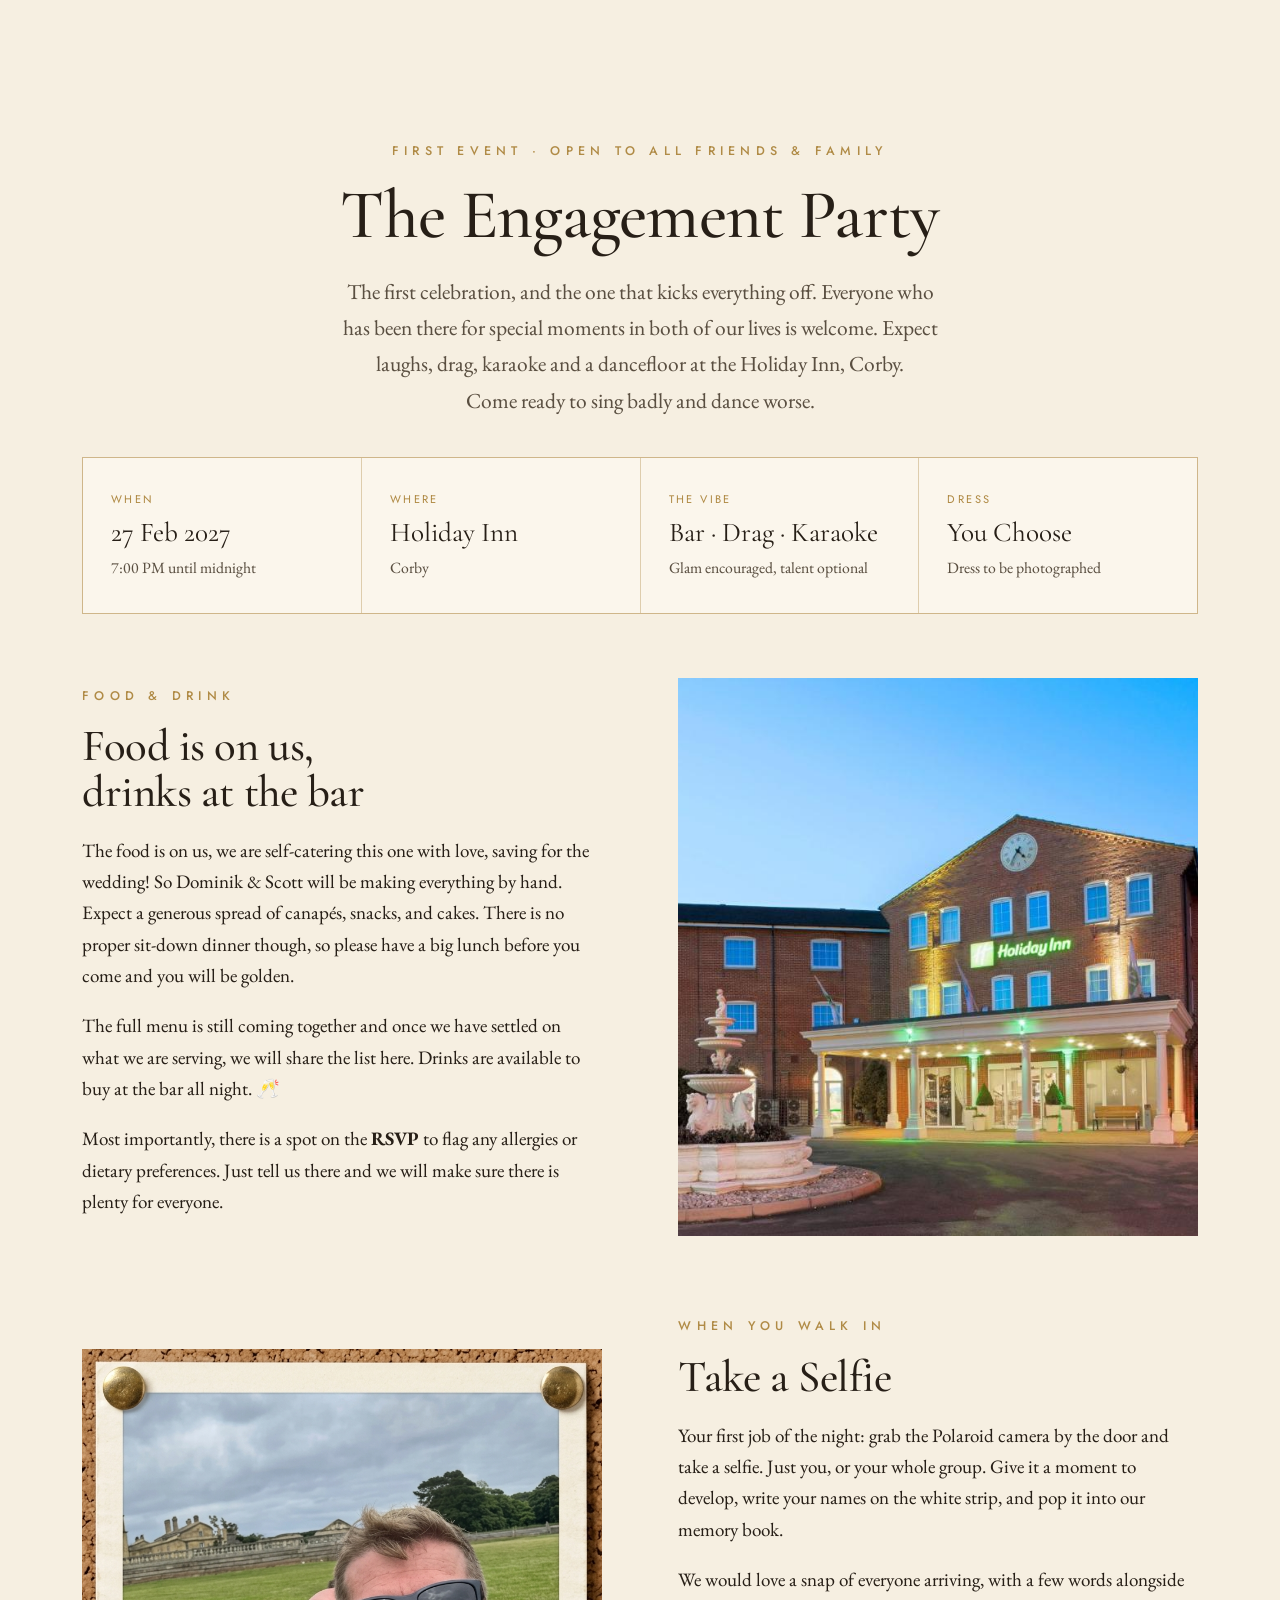
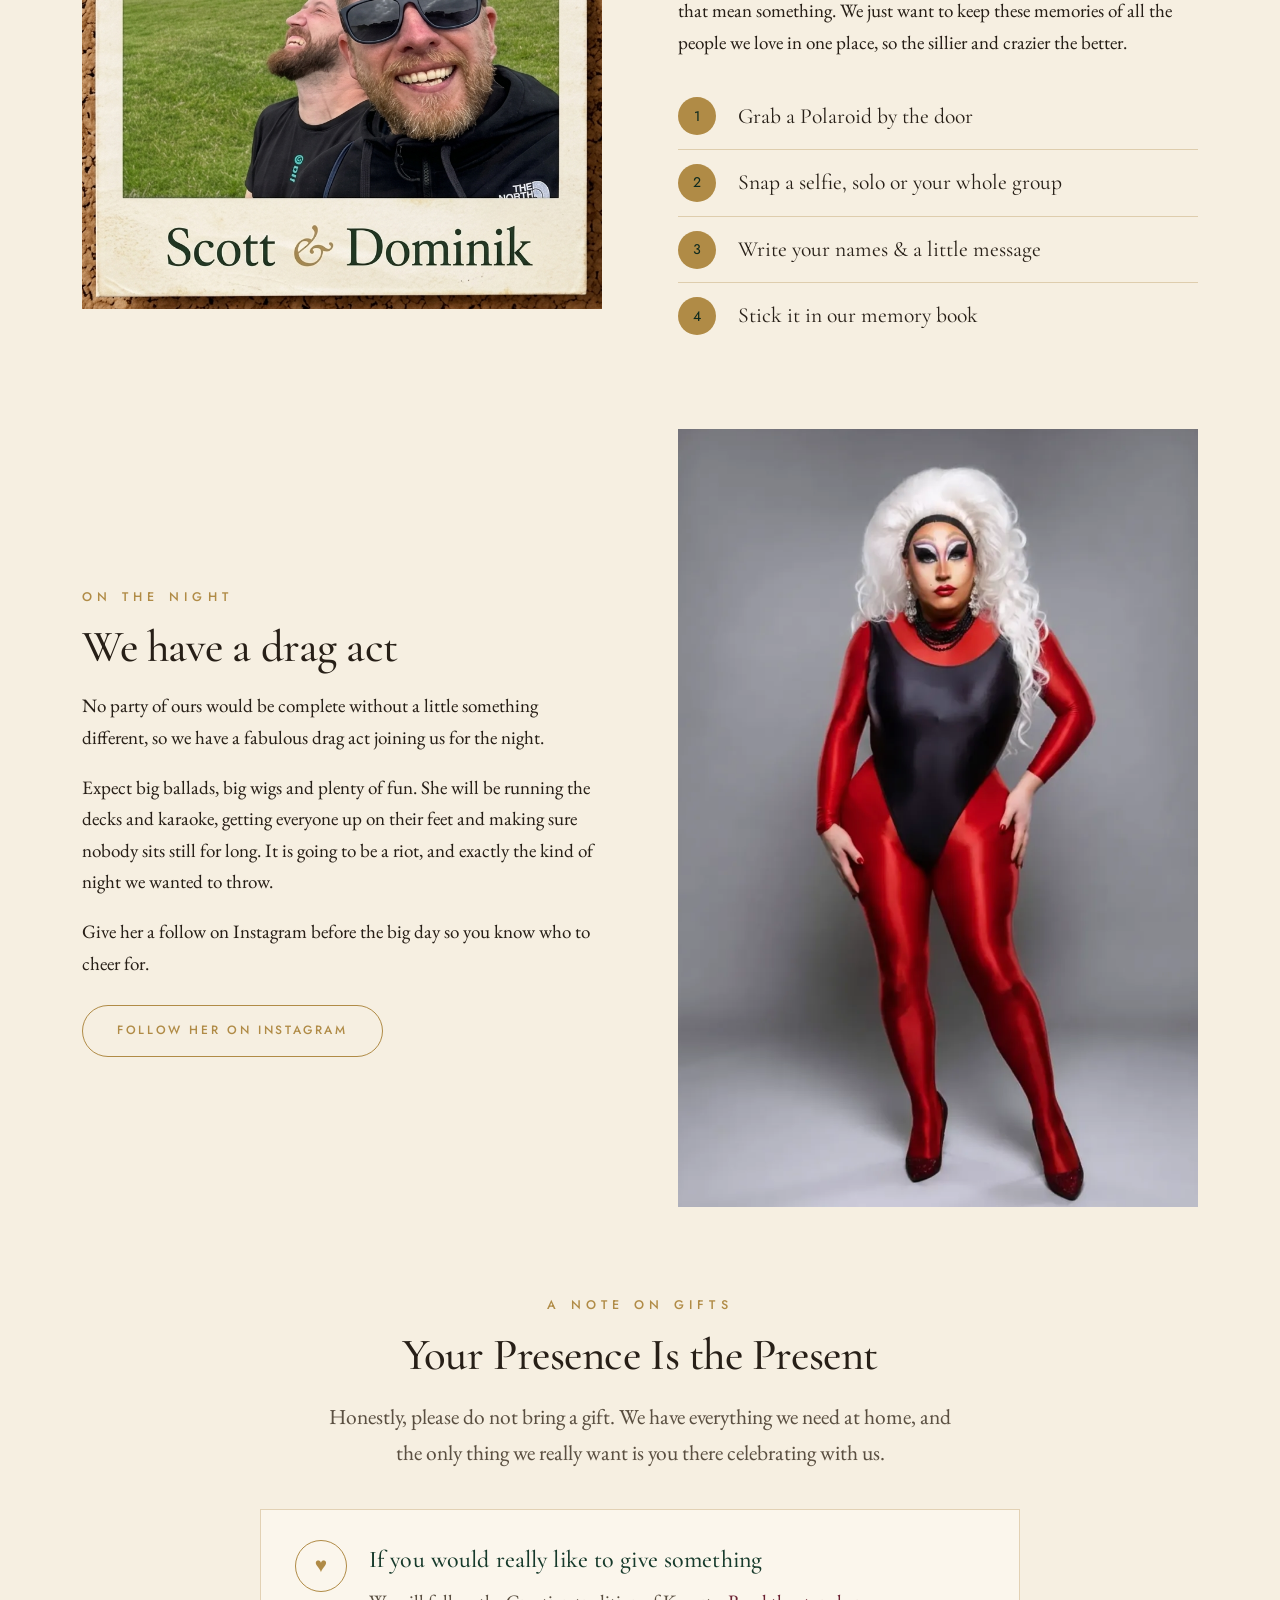
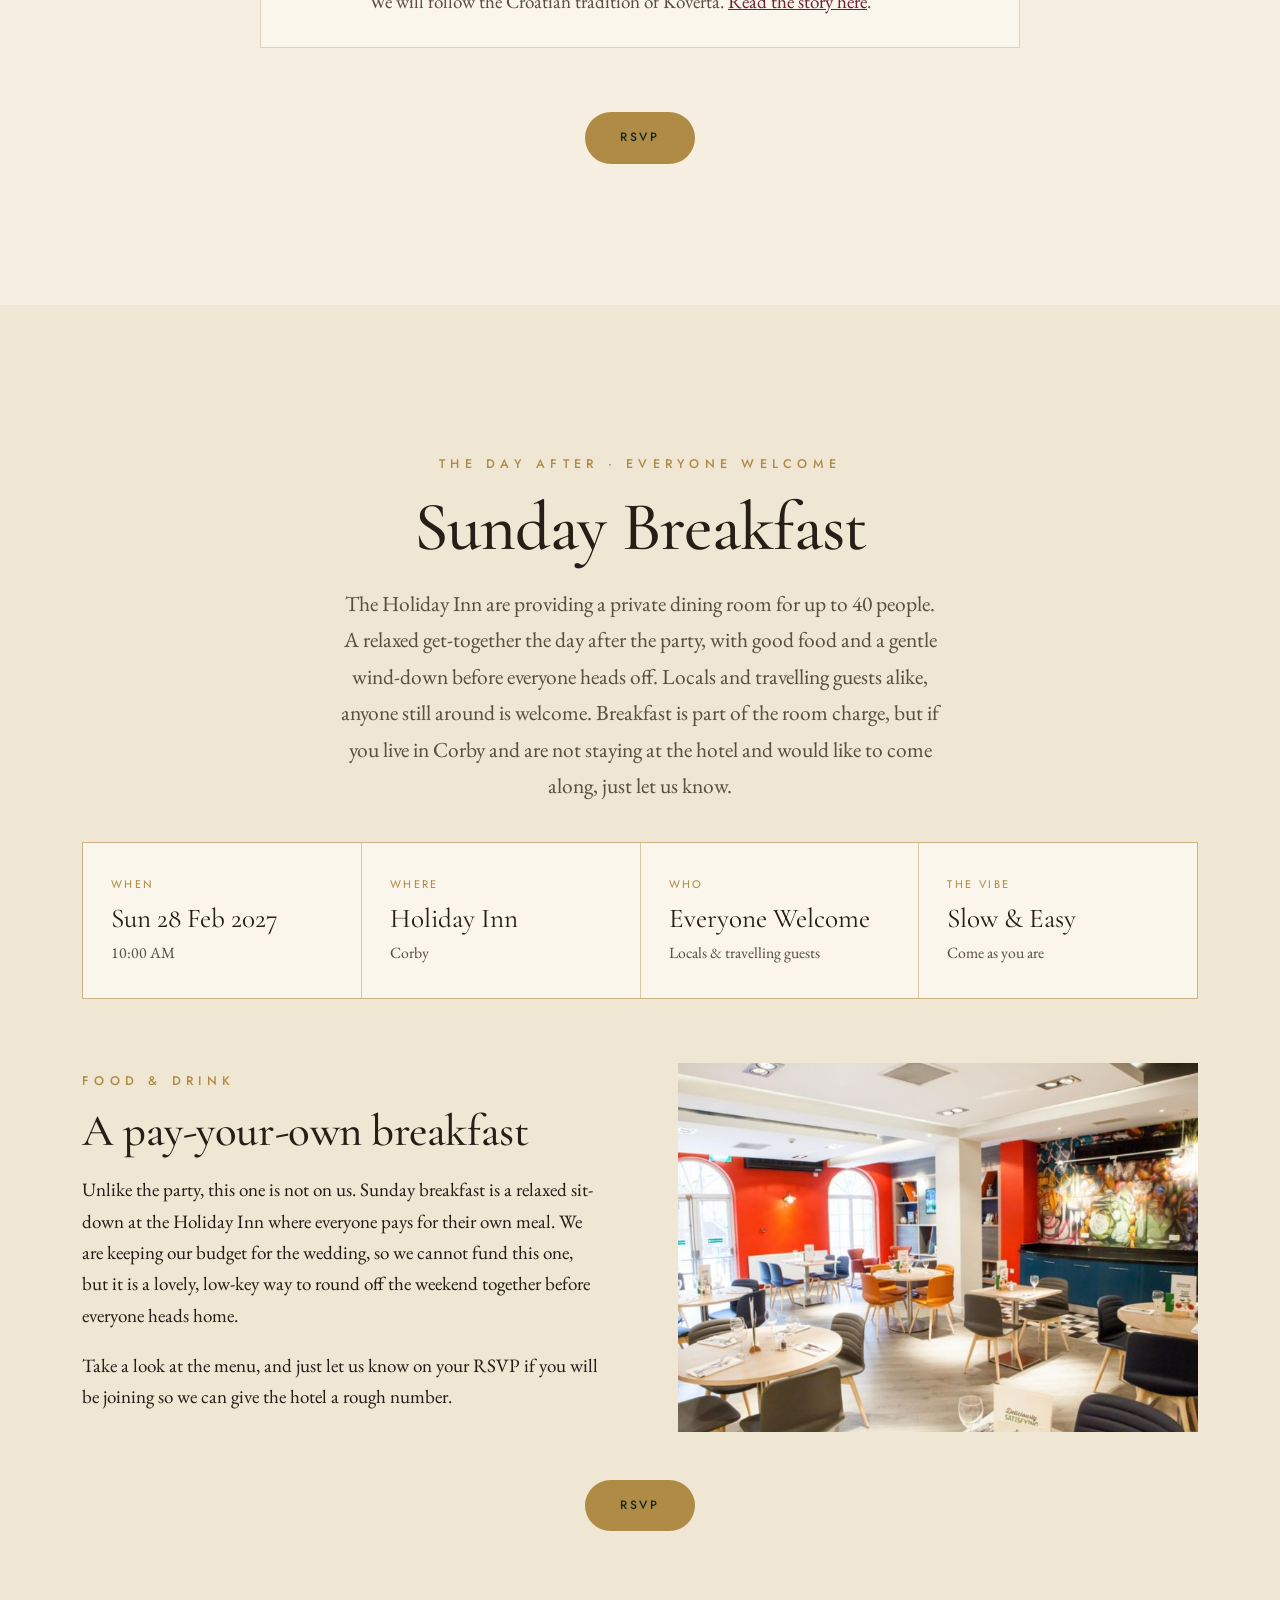
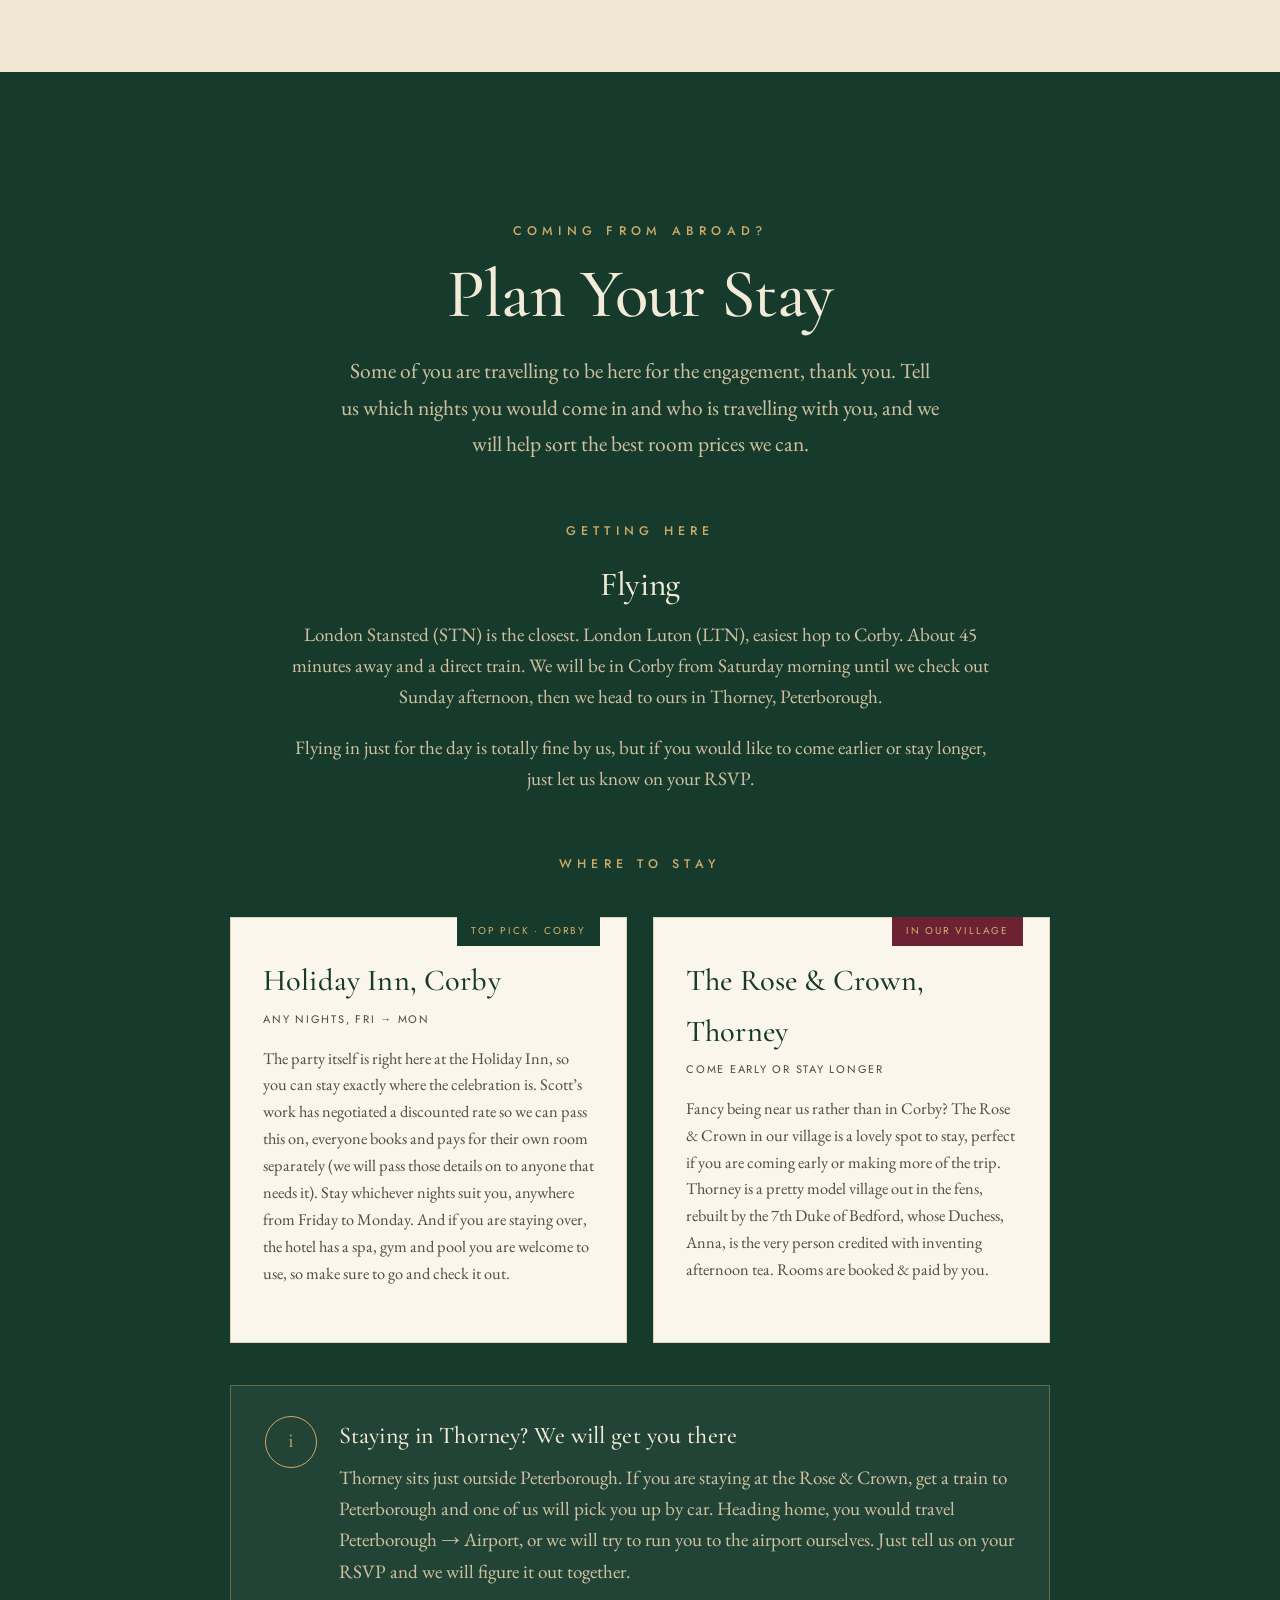
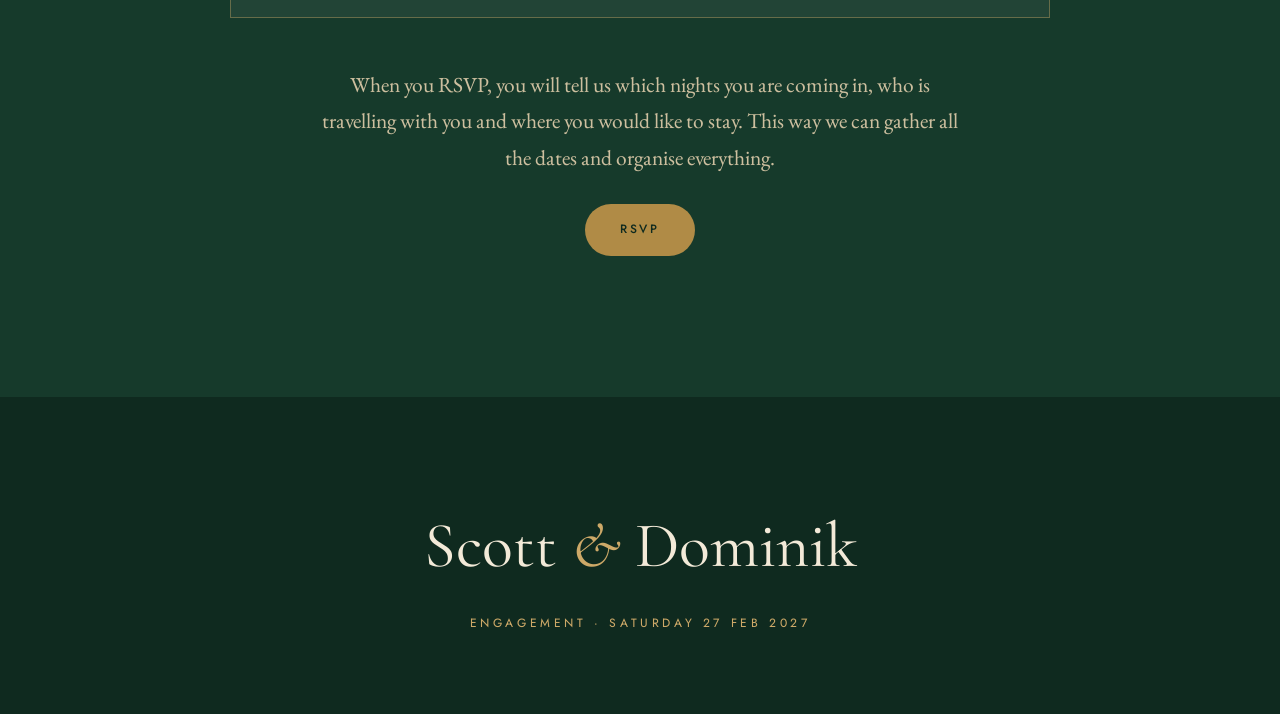
==== commit 92bed82d: "." ====
--- a/index.html
+++ b/index.html
@@ -41,13 +41,7 @@
 </header>
 
 <!-- ===================== ENGAGEMENT PARTY (FEATURE) ===================== -->
-<section class="band band--ivory" data-screen-label="Engagement Party">
-  <div class="wrap center">
-    <p class="eyebrow reveal">First Event</p>
-    <h2 class="section-title reveal">The Engagement<br>Party</h2>
-    <p class="lede reveal" style="margin-top:1.4rem;">The first celebration, and the one that kicks everything off. Everyone who has been there for special moments in both of our lives is welcome. Expect laughs, drag, karaoke and a dancefloor at the Holiday Inn, Corby.</p>
-    </div>
-
+<section class="band band--parchment" data-screen-label="Engagement Party" style="padding-top:clamp(24px,4vw,48px);">
     <div class="invite-pin-track" id="invitePinTrack">
       <div class="invite-pin">
         <div class="invite-reveal" id="inviteReveal">
@@ -77,75 +71,174 @@
       </div>
     </div>
 
-    <div class="wrap center" style="position:relative;z-index:9;background:var(--ivory);padding-top:2.5rem;">
+    <div class="wrap center" style="position:relative;z-index:9;background:var(--parchment);padding-top:2.5rem;">
       <div class="btn-row reveal" style="justify-content:center;flex-direction:column;align-items:center;gap:1rem;">
-        <a href="details.html" class="btn btn--gold">Engagement Party Details</a>
-        <a href="rsvp.html" class="btn btn--outline">RSVP to the Party</a>
-      </div>
-    </div>
-</section>
-
-<!-- ============================ STORY ============================ -->
-<section class="band band--parchment" id="story" data-screen-label="Our Story">
-  <div class="wrap">
-    <div class="split">
-      <div class="split__media reveal">
-        <div class="story-img-frame">
-          <figure class="ph story-img">
-            <img src="images/scott-and-dom.jpg" alt="Scott and Dominik" onerror="this.style.display='none'">
-          </figure>
+        <a href="rsvp.html" class="btn btn--gold">RSVP</a>
+      </div>
+    </div>
+</section>
+
+<!-- ===================== THE ENGAGEMENT PARTY (DETAILS) ===================== -->
+<section class="band band--ivory" data-screen-label="Party Details">
+  <div class="wrap center">
+    <p class="eyebrow reveal">First Event · Open to All Friends &amp; Family</p>
+    <h2 class="section-title reveal">The Engagement Party</h2>
+    <p class="lede reveal" style="margin-top:1.4rem;">The first celebration, and the one that kicks everything off. Everyone who has been there for special moments in both of our lives is welcome. Expect laughs, drag, karaoke and a dancefloor at the Holiday Inn, Corby.<br>Come ready to sing badly and dance worse.</p>
+  </div>
+  <div class="wrap">
+    <div class="detail-grid reveal">
+      <div class="detail"><div class="detail__k">When</div><div class="detail__v">27 Feb 2027</div><div class="detail__note">7:00 PM until midnight</div></div>
+      <div class="detail"><div class="detail__k">Where</div><div class="detail__v">Holiday Inn</div><div class="detail__note">Corby</div></div>
+      <div class="detail"><div class="detail__k">The Vibe</div><div class="detail__v">Bar · Drag · Karaoke</div><div class="detail__note">Glam encouraged, talent optional</div></div>
+      <div class="detail"><div class="detail__k">Dress</div><div class="detail__v">You Choose</div><div class="detail__note">Dress to be photographed</div></div>
+    </div>
+
+    <div class="split" style="margin-top:4rem;align-items:stretch;">
+      <div class="reveal">
+        <p class="eyebrow">Food &amp; Drink</p>
+        <h3 class="section-title" style="font-size:clamp(2rem,3.6vw,2.8rem);">Food is on us,<br>drinks at the bar</h3>
+        <p style="margin-top:1.2rem;">The food is on us, we are self-catering this one with love, saving for the wedding! So Dominik &amp; Scott will be making everything by hand. Expect a generous spread of canapés, snacks, and cakes. There is no proper sit-down dinner though, so please have a big lunch before you come and you will be golden.</p>
+        <p>The full menu is still coming together and once we have settled on what we are serving, we will share the list here. Drinks are available to buy at the bar all night. 🥂</p>
+        <p>Most importantly, there is a spot on the <strong>RSVP</strong> to flag any allergies or dietary preferences. Just tell us there and we will make sure there is plenty for everyone.</p>
+      </div>
+      <div class="reveal food-media">
+        <figure class="ph food-photo">
+          <img src="images/holiday-inn.jpeg" alt="Holiday Inn, Corby" onerror="this.style.display='none'">
+        </figure>
+      </div>
+    </div>
+
+    <div class="split" style="margin-top:4.5rem;align-items:center;">
+      <div class="reveal" style="display:flex;justify-content:center;align-items:flex-start;">
+        <img src="images/polaroid.png" alt="Scott and Dominik being silly" style="max-width:100%;height:auto;" onerror="this.style.display='none'">
+      </div>
+      <div class="reveal">
+        <p class="eyebrow">When You Walk In</p>
+        <h3 class="section-title" style="font-size:clamp(2rem,3.6vw,2.8rem);">Take a Selfie</h3>
+        <p style="margin-top:1.2rem;">Your first job of the night: grab the Polaroid camera by the door and take a selfie. Just you, or your whole group. Give it a moment to develop, write your names on the white strip, and pop it into our memory book.</p>
+        <p>We would love a snap of everyone arriving, with a few words alongside that mean something. We just want to keep these memories of all the people we love in one place, so the sillier and crazier the better.</p>
+        <ol class="selfie-steps" style="margin-top:1.6rem;">
+          <li>Grab a Polaroid by the door</li>
+          <li>Snap a selfie, solo or your whole group</li>
+          <li>Write your names &amp; a little message</li>
+          <li>Stick it in our memory book</li>
+        </ol>
+      </div>
+    </div>
+
+    <div class="split" style="margin-top:5rem;align-items:center;">
+      <div class="reveal">
+        <p class="eyebrow">On the Night</p>
+        <h3 class="section-title" style="font-size:clamp(2rem,3.6vw,2.8rem);">We have a drag act</h3>
+        <p style="margin-top:1.2rem;">No party of ours would be complete without a little something different, so we have a fabulous drag act joining us for the night.</p>
+        <p>Expect big ballads, big wigs and plenty of fun. She will be running the decks and karaoke, getting everyone up on their feet and making sure nobody sits still for long. It is going to be a riot, and exactly the kind of night we wanted to throw.</p>
+        <p>Give her a follow on Instagram before the big day so you know who to cheer for.</p>
+        <div class="btn-row" style="justify-content:flex-start;margin-top:1.6rem;">
+          <a href="https://www.instagram.com/dragqueensindy/" class="btn btn--outline" target="_blank" rel="noopener">Follow her on Instagram</a>
         </div>
       </div>
-      <div class="reveal">
-        <p class="eyebrow">Our Story</p>
-        <h2 class="section-title">Scott &amp;<br>Dominik</h2>
-        <div class="ornament" style="margin:1.6rem 0;"><span class="diamond"></span></div>
-        <p>We are keeping the engagement low budget as we are saving every penny for the big day. We are doing it our way = Big love, small budget.</p>
-        <p>That means a party we have poured ourselves into, food cooked with our own hands, and the people we love having in our lives all under one roof. We can not wait to celebrate this first chapter with you all and whoever you bring to celebrate with us.</p>
-        <p style="font-family:var(--display);font-style:italic;font-size:1.4rem;color:var(--burgundy);margin-top:1.5rem;">"Come as you are. Leave with a full heart."</p>
-      </div>
-    </div>
-  </div>
-</section>
-
-<!-- ========================== TRADITIONS ========================== -->
-<section class="band band--green" id="traditions" data-screen-label="Our Traditions">
-  <div class="wrap">
-    <div class="reveal" style="display:flex;justify-content:center;margin-bottom:2.6rem;">
-      <div class="koverta__media" style="width:min(300px,72%);">
-        <span class="koverta__flap"></span>
-        <img src="images/wax-seal.png" alt="Scott and Dominik wax seal" style="position:absolute;left:50%;top:58%;transform:translate(-50%,-50%);width:clamp(74px,11vw,98px);height:auto;z-index:2;filter:drop-shadow(0 4px 6px rgba(45,10,15,0.4));">
-      </div>
-    </div>
-    <div class="center reveal" style="max-width:760px;margin:0 auto;">
-      <p class="eyebrow on-dark">A Croatian Tradition</p>
-      <h3 class="section-title" style="font-size:clamp(1.8rem,3.4vw,2.4rem);margin-top:0.6rem;color:var(--on-dark);">The Koverta</h3>
-      <p style="color:var(--on-dark-soft);margin-top:1rem;">Your showing up is the biggest gift we could ask for, so please do not bring a gift.</p>
-      <p style="color:var(--on-dark-soft);margin-top:0.9rem;">We know through experience that no matter how many times we say that, bottles of wine, chocolate and flowers inevitably turn up. We rarely drink, are allergic to dairy and flowers make Scott sneeze, so please do not waste your hard-earned cash on these small gestures, as we hate anything going to waste.</p>
-      <p style="color:var(--on-dark-soft);margin-top:0.9rem;">However, if you insist (as we know some people do), then we will follow a Croatian tradition — the <em>koverta</em>.</p>
-      <p style="color:var(--on-dark-soft);margin-top:0.9rem;">Dominik comes from a Croatian family, and over there a gift almost always comes the same way. A little cash, tucked into a beautiful card, sealed in an envelope called a <em>koverta</em>. Bought presents and registries have never really been a thing. However, a gift like this can make a big difference to a couple as they start their life together, and is simply seen as the warmest, most practical thing you can do.</p>
-      <p style="color:var(--on-dark-soft);margin-top:0.9rem;">Please just remember, you joining us and making this a night of the best memories is the only gift we want — this is simply a footnote to make sure there are no wasted bottles of wine and chocolates.</p>
-    </div>
-  </div>
-</section>
-
-<!-- ============================ FAQ ============================= -->
-<section class="band band--ivory" id="faq" data-screen-label="FAQ">
+      <div class="reveal" style="display:flex;justify-content:center;align-items:flex-start;">
+        <img src="images/drag.png" alt="Our drag act" style="max-width:100%;height:auto;" onerror="this.style.display='none'">
+      </div>
+    </div>
+
+    <div class="center reveal" style="margin-top:5rem;">
+      <p class="eyebrow">A Note on Gifts</p>
+      <h3 class="section-title" style="font-size:clamp(2rem,3.6vw,2.8rem);">Your Presence Is the Present</h3>
+      <p class="lede" style="margin-top:1.2rem;max-width:640px;margin-left:auto;margin-right:auto;">Honestly, please do not bring a gift. We have everything we need at home, and the only thing we really want is you there celebrating with us.</p>
+    </div>
+    <div class="callout callout--light reveal" style="max-width:760px;margin:2.4rem auto 0;">
+      <div class="callout__seal">♥</div>
+      <div>
+        <h4>If you would really like to give something</h4>
+        <p>We will follow the Croatian tradition of Koverta. <a href="details.html#traditions" style="color:var(--burgundy);text-decoration:underline;">Read the story here</a>.</p>
+      </div>
+    </div>
+
+    <div class="btn-row reveal" style="justify-content:center;margin-top:4rem;">
+      <a href="rsvp.html" class="btn btn--gold">RSVP</a>
+    </div>
+  </div>
+</section>
+
+<!-- ===================== SUNDAY LUNCH ===================== -->
+<section class="band band--parchment" id="lunch" data-screen-label="Sunday Lunch">
   <div class="wrap center">
-    <p class="eyebrow reveal">Good to Know</p>
-    <h2 class="section-title reveal">Frequently Asked</h2>
-  </div>
-  <div class="wrap">
-    <div class="faq-list reveal" id="faqList">
-      <div class="faq-item"><button class="faq-q">Is there food and drink?</button><div class="faq-a"><p>Yes. A generous self-catered spread of canapés, snacks and cakes, all made by us. There is no proper sit-down dinner though, so please <strong>have a big lunch</strong> beforehand. Drinks are available to buy at the bar all evening.</p></div></div>
-      <div class="faq-item"><button class="faq-q">What should I wear?</button><div class="faq-a"><p>Come as you are. Anything from smart casual to cocktail glam, we just want you to be comfortable. Just remember&hellip; there will be photographs.</p></div></div>
-      <div class="faq-item"><button class="faq-q">Which airport should I fly into?</button><div class="faq-a"><p>London Luton (LTN) is the easiest and closest, with London Stansted (STN) and East Midlands Airport (EMA) also handy. Feel free to fly in Saturday and out Sunday. But if you are here Friday to Monday, we will help you find accommodation.</p></div></div>
-      <div class="faq-item"><button class="faq-q">Which train station should I travel to?</button><div class="faq-a"><p>Corby for the weekend. Peterborough or Corby if you are staying longer.</p></div></div>
-      <div class="faq-item"><button class="faq-q">Where should I stay, and who pays?</button><div class="faq-a"><p>The party itself is at the Holiday Inn in Corby, so it is the easy choice. Stay any nights that suit you, anywhere from Friday to Monday. Scott works for an events company, so has secured discounted rates. Once we have that ready, you can book and pay for your own room. Coming earlier or staying longer? You are welcome to stay in our village of Thorney, Peterborough, at The Rose &amp; Crown. Thorney is just outside Peterborough, so we will sort lifts to and from the station or airport. We can accommodate 4 to 6 people at our house on days outside of the weekend too, obviously family first. Just note it on your RSVP.</p></div></div>
-      <div class="faq-item"><button class="faq-q">Could I find a cheaper hotel in Corby?</button><div class="faq-a"><p>There are multiple hotels in Corby, and even with our discounted rate you may be able to save a &pound; or two. But when you factor in a cab, you will pay more. Another benefit of the Holiday Inn is that use of the spa, gym and pool is included in the rate we negotiated for the room.</p></div></div>
-      <div class="faq-item"><button class="faq-q">What about gifts?</button><div class="faq-a"><p>Honestly, your presence is all we want. We have everything we need at home and we are particular about what we keep, so please do not feel you have to bring anything. If you would like to, then a little gift in the card is more than enough. It is a lovely Croatian tradition of ours, and there is more about it further up the page.</p><p>We do not drink, so please no &ldquo;bottles&rdquo; (obviously, we will drink on the night, but it is rare we do). Scott is allergic to so many things, and especially milk, so no chocolates etc.</p><p>You being able to come along and make memories really is everything we want.</p></div></div>
-      <div class="faq-item"><button class="faq-q">Who is invited to what?</button><div class="faq-a"><p>The engagement party on Saturday is our main event! The next morning is a relaxed Sunday breakfast in a private dining room at the Holiday Inn for anyone still around. If you are not staying at the hotel but live in Corby, you are also welcome, there is just a small breakfast charge of about &pound;15. Just tell us if you fancy sharing your hangover for breakfast.</p></div></div>
-      <div class="faq-item"><button class="faq-q">Can I bring a plus-one or kids?</button><div class="faq-a"><p>Pop the total number of guests on your RSVP. The more the merrier. Little ones are welcome, but be aware there will be a drag queen, and likely a foul-mouthed one, so you can be the judge on what time they stay until.</p></div></div>
+    <p class="eyebrow reveal">The Day After · Everyone Welcome</p>
+    <h2 class="section-title reveal">Sunday Breakfast</h2>
+    <p class="lede reveal" style="margin-top:1.4rem;">The Holiday Inn are providing a private dining room for up to 40 people. A relaxed get-together the day after the party, with good food and a gentle wind-down before everyone heads off. Locals and travelling guests alike, anyone still around is welcome. Breakfast is part of the room charge, but if you live in Corby and are not staying at the hotel and would like to come along, just let us know.</p>
+  </div>
+  <div class="wrap">
+    <div class="detail-grid reveal">
+      <div class="detail"><div class="detail__k">When</div><div class="detail__v">Sun 28 Feb 2027</div><div class="detail__note">10:00 AM</div></div>
+      <div class="detail"><div class="detail__k">Where</div><div class="detail__v">Holiday Inn</div><div class="detail__note">Corby</div></div>
+      <div class="detail"><div class="detail__k">Who</div><div class="detail__v">Everyone Welcome</div><div class="detail__note">Locals &amp; travelling guests</div></div>
+      <div class="detail"><div class="detail__k">The Vibe</div><div class="detail__v">Slow &amp; Easy</div><div class="detail__note">Come as you are</div></div>
+    </div>
+    <div class="split" style="margin-top:4rem;align-items:stretch;">
+      <div class="reveal">
+        <p class="eyebrow">Food &amp; Drink</p>
+        <h3 class="section-title" style="font-size:clamp(2rem,3.6vw,2.8rem);">A pay-your-own breakfast</h3>
+        <p style="margin-top:1.2rem;">Unlike the party, this one is not on us. Sunday breakfast is a relaxed sit-down at the Holiday Inn where everyone pays for their own meal. We are keeping our budget for the wedding, so we cannot fund this one, but it is a lovely, low-key way to round off the weekend together before everyone heads home.</p>
+        <p>Take a look at the menu, and just let us know on your RSVP if you will be joining so we can give the hotel a rough number.</p>
+      </div>
+      <div class="reveal food-media">
+        <figure class="ph food-photo">
+          <img src="images/holiday-inn-dining.jpeg" alt="Dining at the Holiday Inn, Corby" onerror="this.style.display='none'">
+        </figure>
+      </div>
+    </div>
+
+    <div class="btn-row reveal" style="justify-content:center;flex-direction:column;align-items:center;gap:1rem;margin-top:3rem;">
+      <a href="rsvp.html" class="btn btn--gold">RSVP</a>
+    </div>
+  </div>
+</section>
+
+<!-- ===================== PLAN YOUR STAY ===================== -->
+<section class="band band--green" id="plan" data-screen-label="Plan Your Stay">
+  <div class="wrap center">
+    <p class="eyebrow on-dark reveal">Coming From Abroad?</p>
+    <h2 class="section-title reveal">Plan Your Stay</h2>
+    <p class="lede reveal" style="margin-top:1.4rem;color:var(--on-dark-soft);">Some of you are travelling to be here for the engagement, thank you. Tell us which nights you would come in and who is travelling with you, and we will help sort the best room prices we can.</p>
+  </div>
+  <div class="wrap">
+    <div class="center reveal" style="margin-top:3.2rem;max-width:720px;margin-left:auto;margin-right:auto;">
+      <p class="eyebrow on-dark">Getting Here</p>
+      <h3 class="section-title" style="font-size:clamp(1.6rem,3vw,2.1rem);margin-top:0.6rem;color:var(--on-dark);">Flying</h3>
+      <p style="color:var(--on-dark-soft);margin-top:1rem;">London Stansted (STN) is the closest. London Luton (LTN), easiest hop to Corby. About 45 minutes away and a direct train. We will be in Corby from Saturday morning until we check out Sunday afternoon, then we head to ours in Thorney, Peterborough.</p>
+      <p style="color:var(--on-dark-soft);margin-top:0.8rem;">Flying in just for the day is totally fine by us, but if you would like to come earlier or stay longer, just let us know on your RSVP.</p>
+    </div>
+
+    <div class="center" style="margin-top:3.2rem;">
+      <p class="eyebrow on-dark reveal">Where to Stay</p>
+    </div>
+    <div class="travel-grid reveal" style="margin-top:1.6rem;max-width:820px;margin-left:auto;margin-right:auto;grid-template-columns:repeat(auto-fit,minmax(300px,1fr));">
+      <div class="travel-card">
+        <span class="travel-card__tag">Top Pick · Corby</span>
+        <h3>Holiday Inn, Corby</h3>
+        <div class="sub">Any nights, Fri → Mon</div>
+        <p>The party itself is right here at the Holiday Inn, so you can stay exactly where the celebration is. Scott&rsquo;s work has negotiated a discounted rate so we can pass this on, everyone books and pays for their own room separately (we will pass those details on to anyone that needs it). Stay whichever nights suit you, anywhere from Friday to Monday. And if you are staying over, the hotel has a spa, gym and pool you are welcome to use, so make sure to go and check it out.</p>
+      </div>
+      <div class="travel-card">
+        <span class="travel-card__tag burg">In Our Village</span>
+        <h3>The Rose &amp; Crown, Thorney</h3>
+        <div class="sub">Come early or stay longer</div>
+        <p>Fancy being near us rather than in Corby? The Rose &amp; Crown in our village is a lovely spot to stay, perfect if you are coming early or making more of the trip. Thorney is a pretty model village out in the fens, rebuilt by the 7th Duke of Bedford, whose Duchess, Anna, is the very person credited with inventing afternoon tea. Rooms are booked &amp; paid by you.</p>
+      </div>
+    </div>
+
+    <div class="callout reveal" style="max-width:820px;margin:2.6rem auto 0;">
+      <div class="callout__seal">i</div>
+      <div>
+        <h4 style="color:var(--on-dark);">Staying in Thorney? We will get you there</h4>
+        <p>Thorney sits just outside Peterborough. If you are staying at the Rose &amp; Crown, get a train to Peterborough and one of us will pick you up by car. Heading home, you would travel Peterborough → Airport, or we will try to run you to the airport ourselves. Just tell us on your RSVP and we will figure it out together.</p>
+      </div>
+    </div>
+
+    <p class="lede reveal" style="margin-top:3rem;text-align:center;max-width:640px;margin-left:auto;margin-right:auto;color:var(--on-dark-soft);">When you RSVP, you will tell us which nights you are coming in, who is travelling with you and where you would like to stay. This way we can gather all the dates and organise everything.</p>
+    <div class="btn-row reveal" style="justify-content:center;margin-top:1.8rem;">
+      <a href="rsvp.html" class="btn btn--gold">RSVP</a>
     </div>
   </div>
 </section>
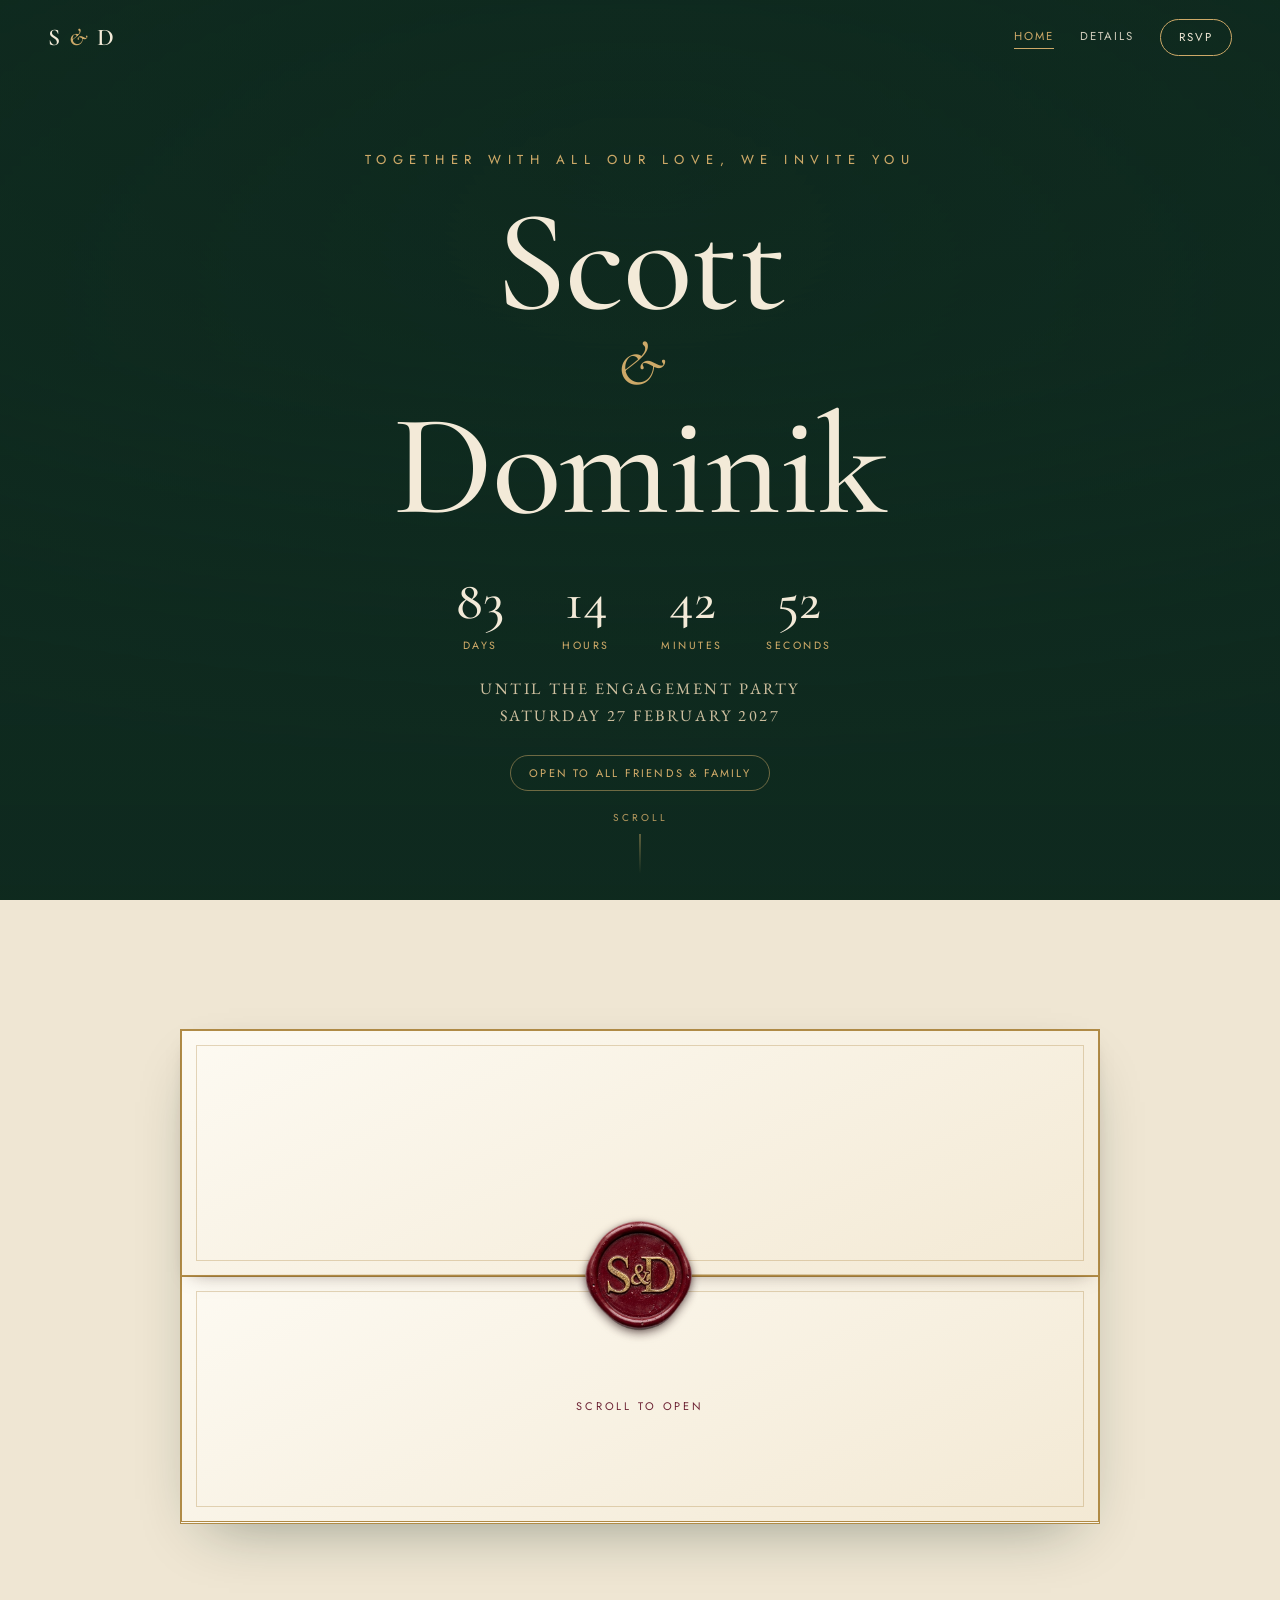
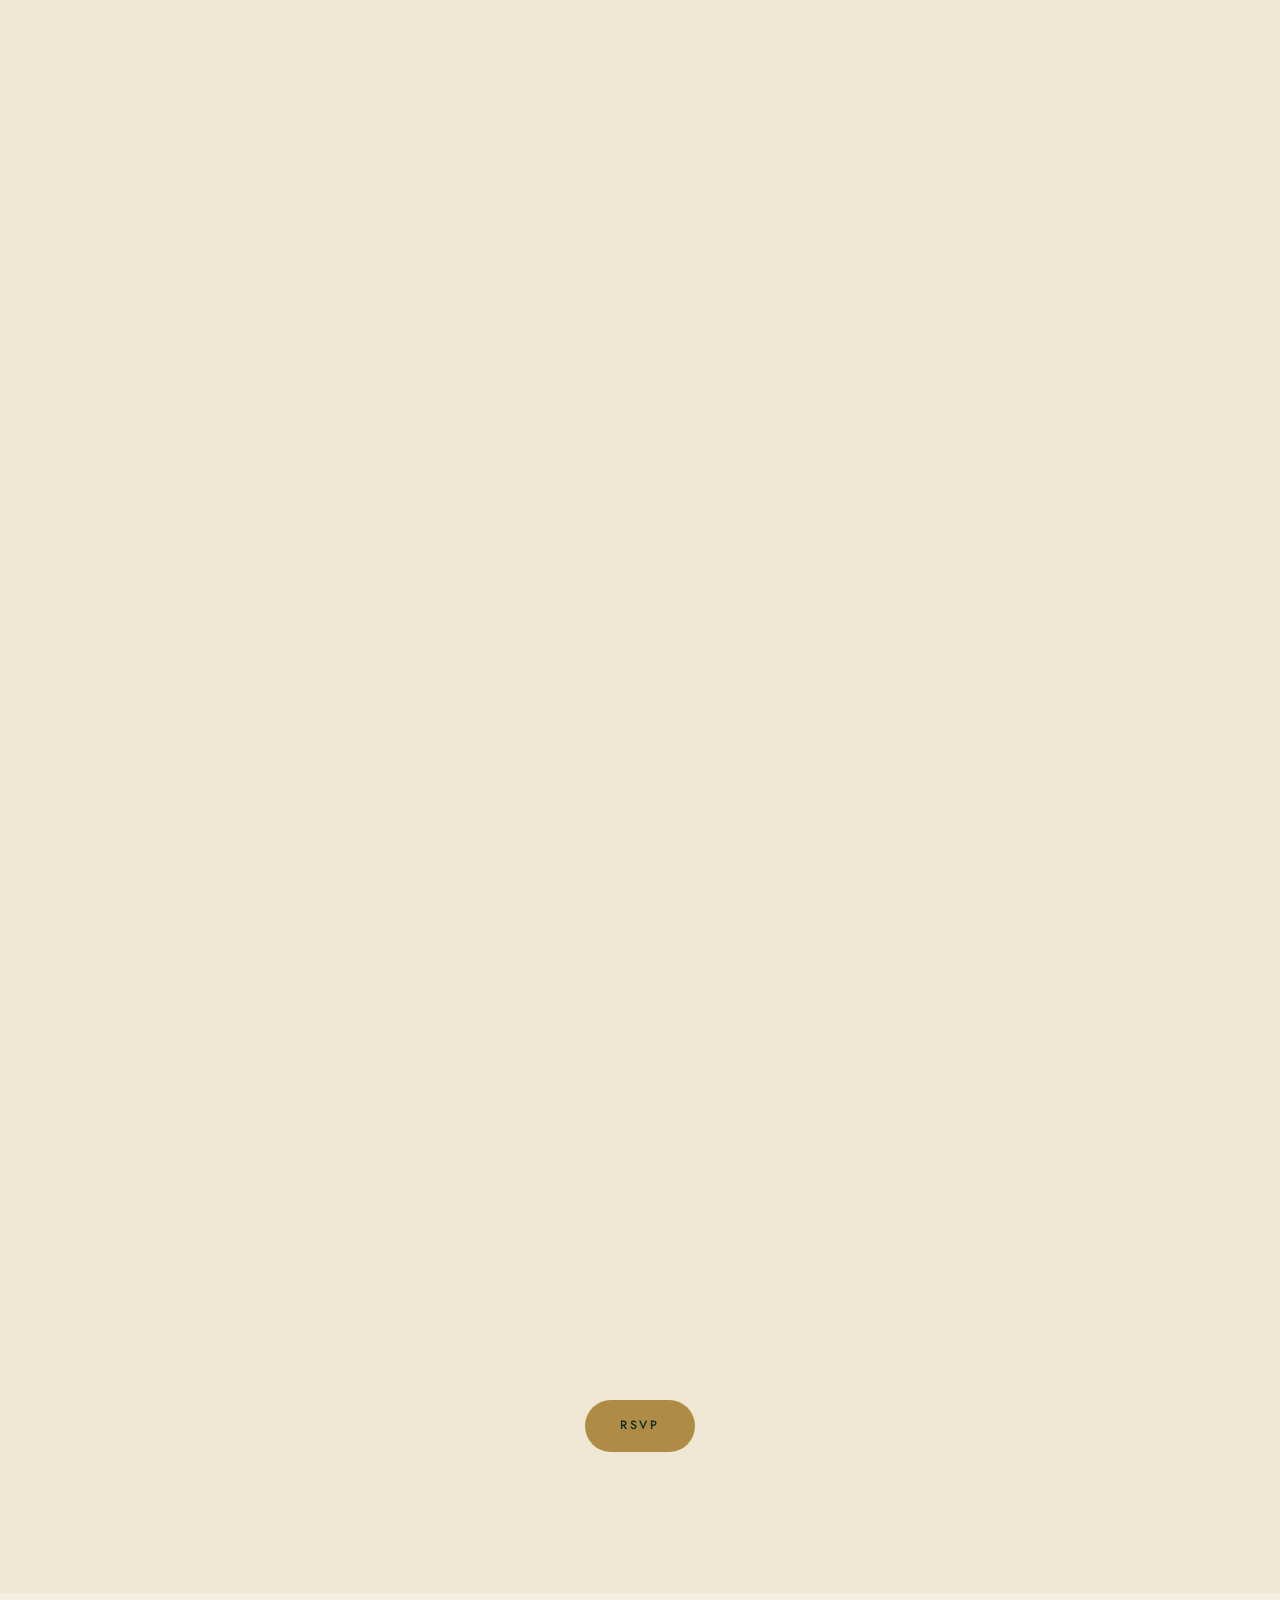
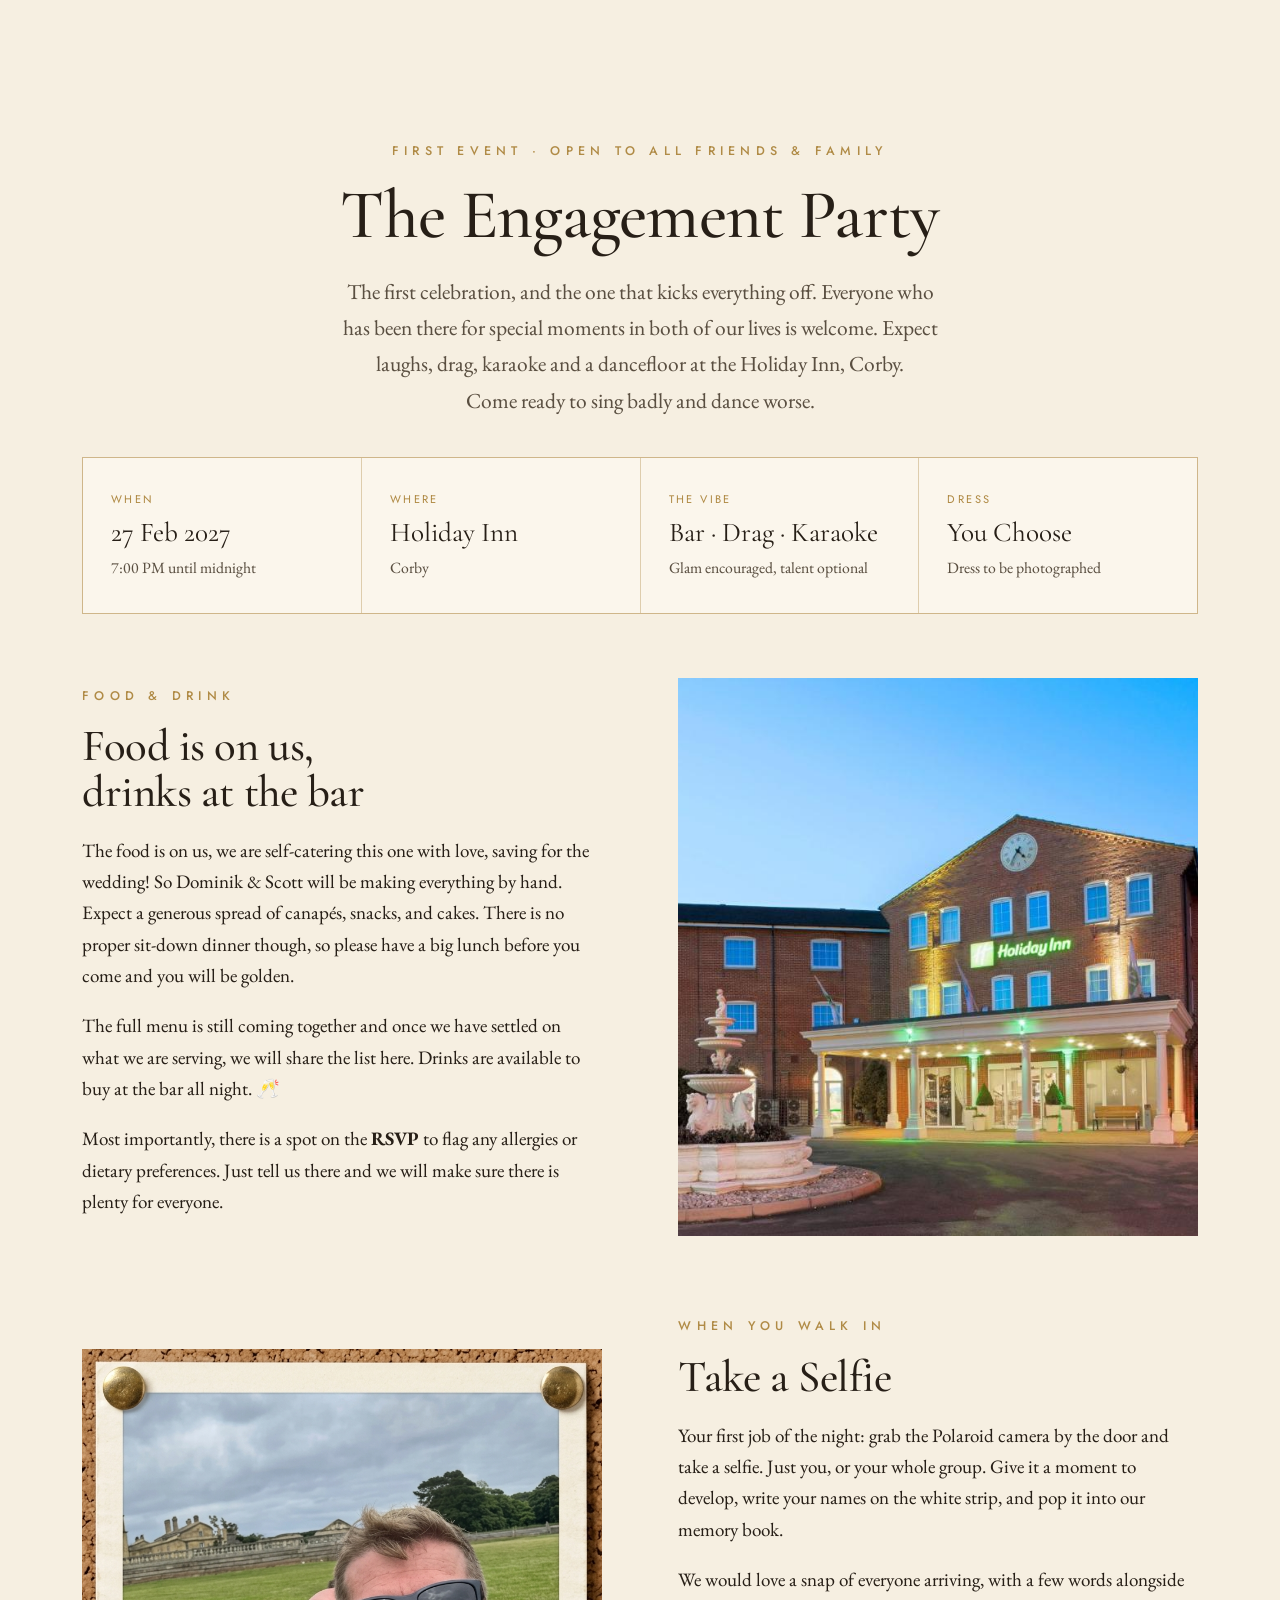
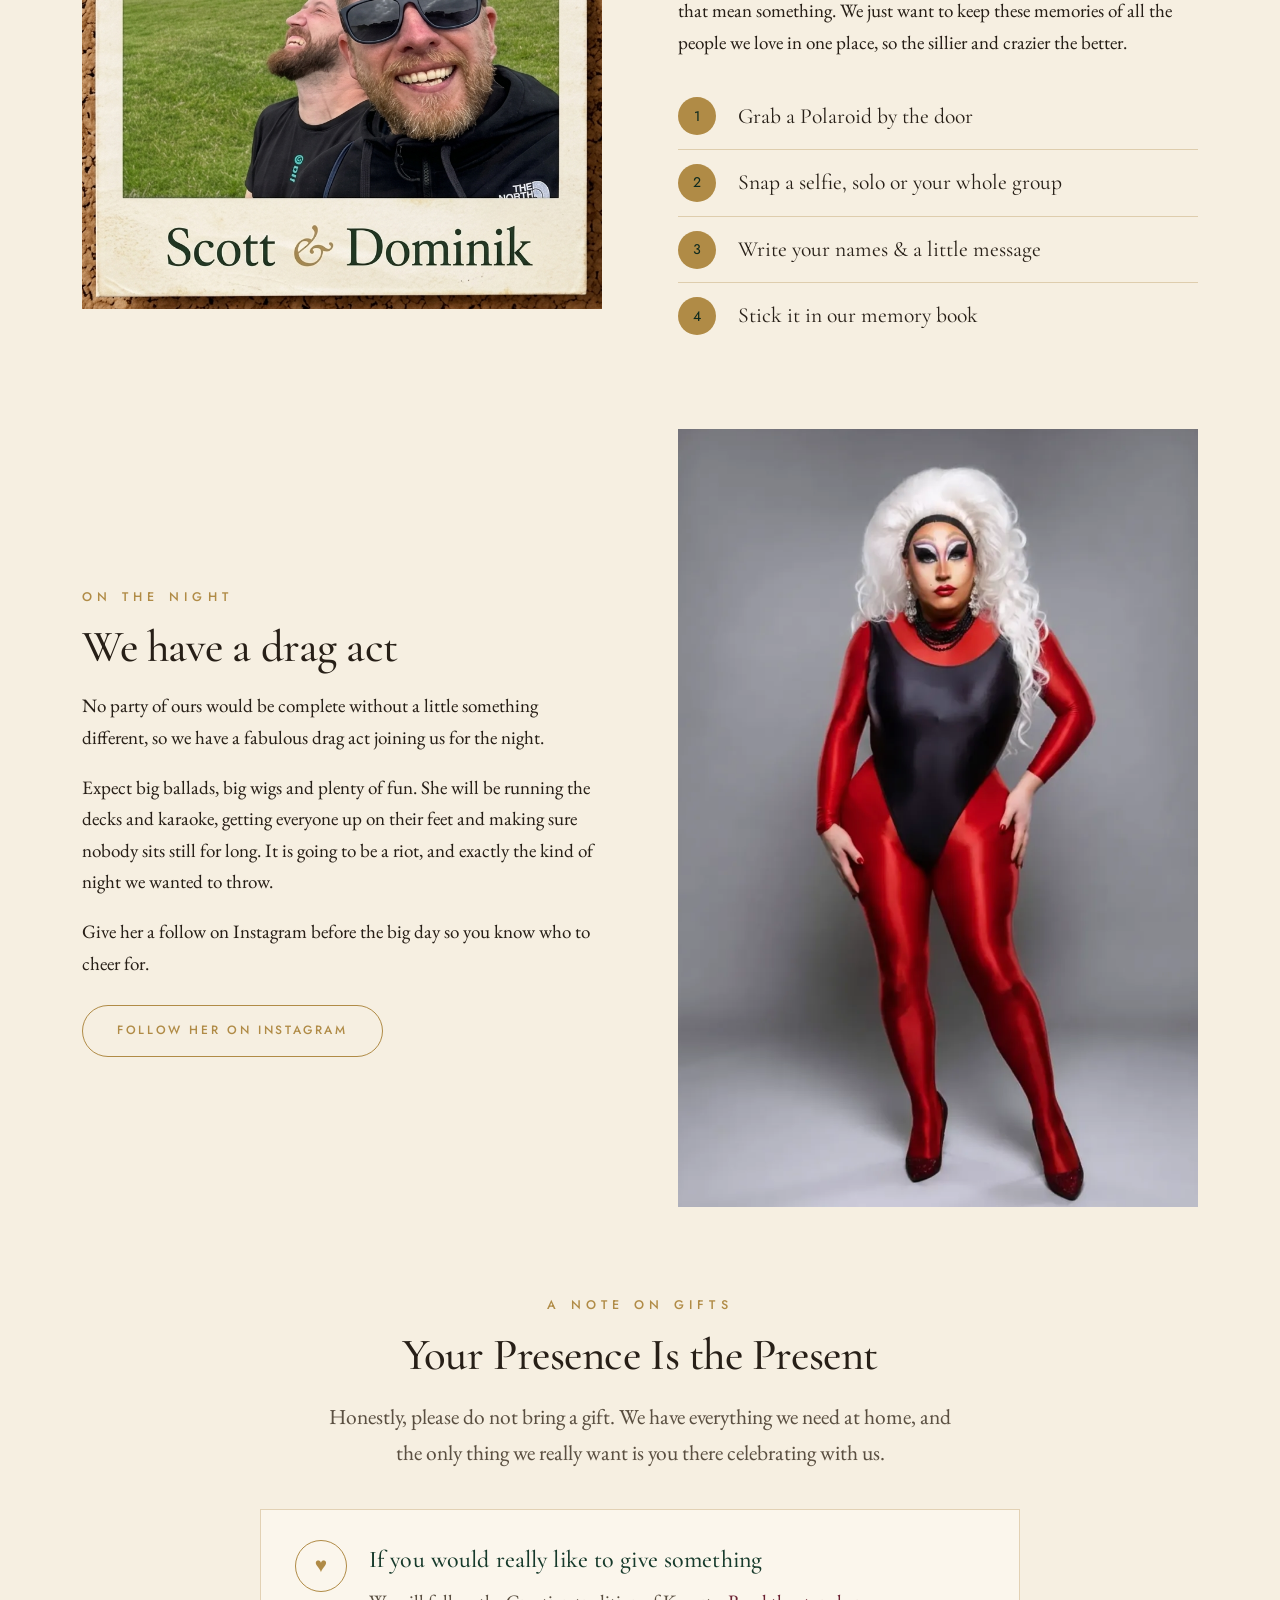
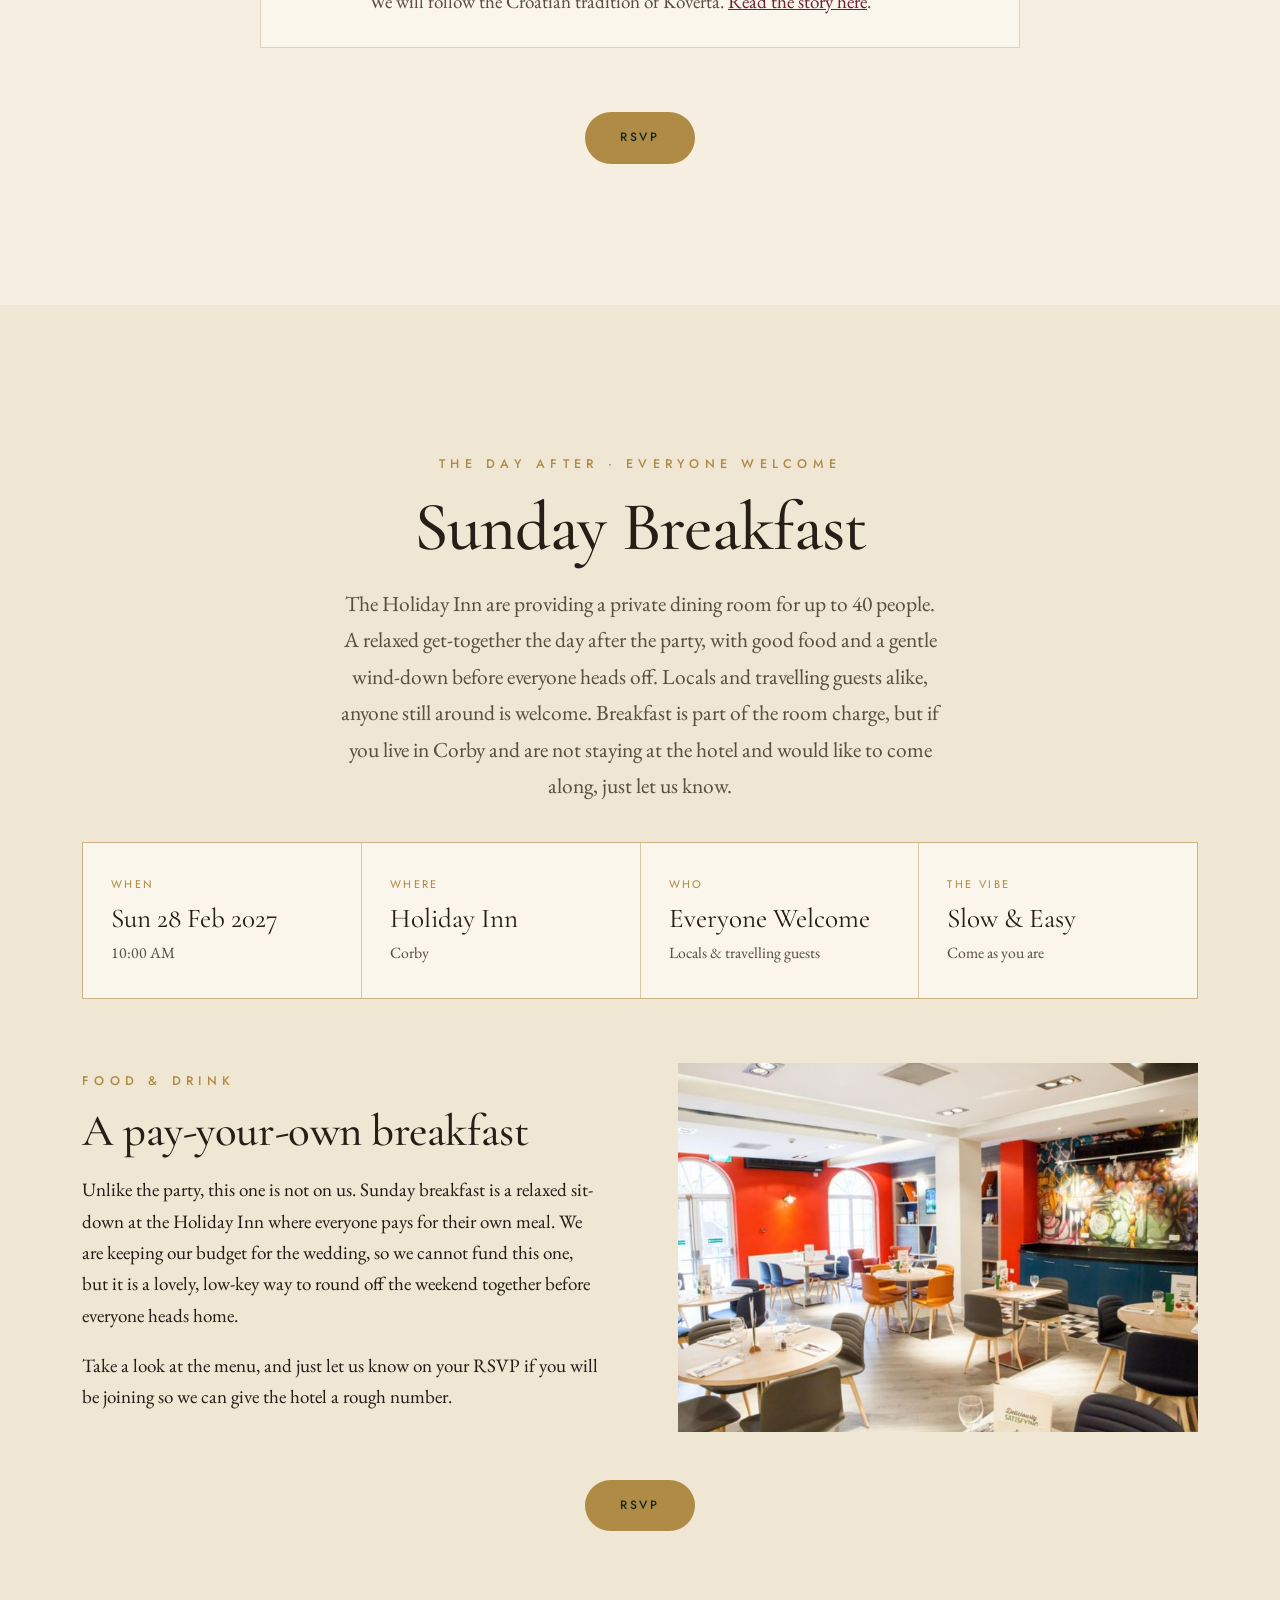
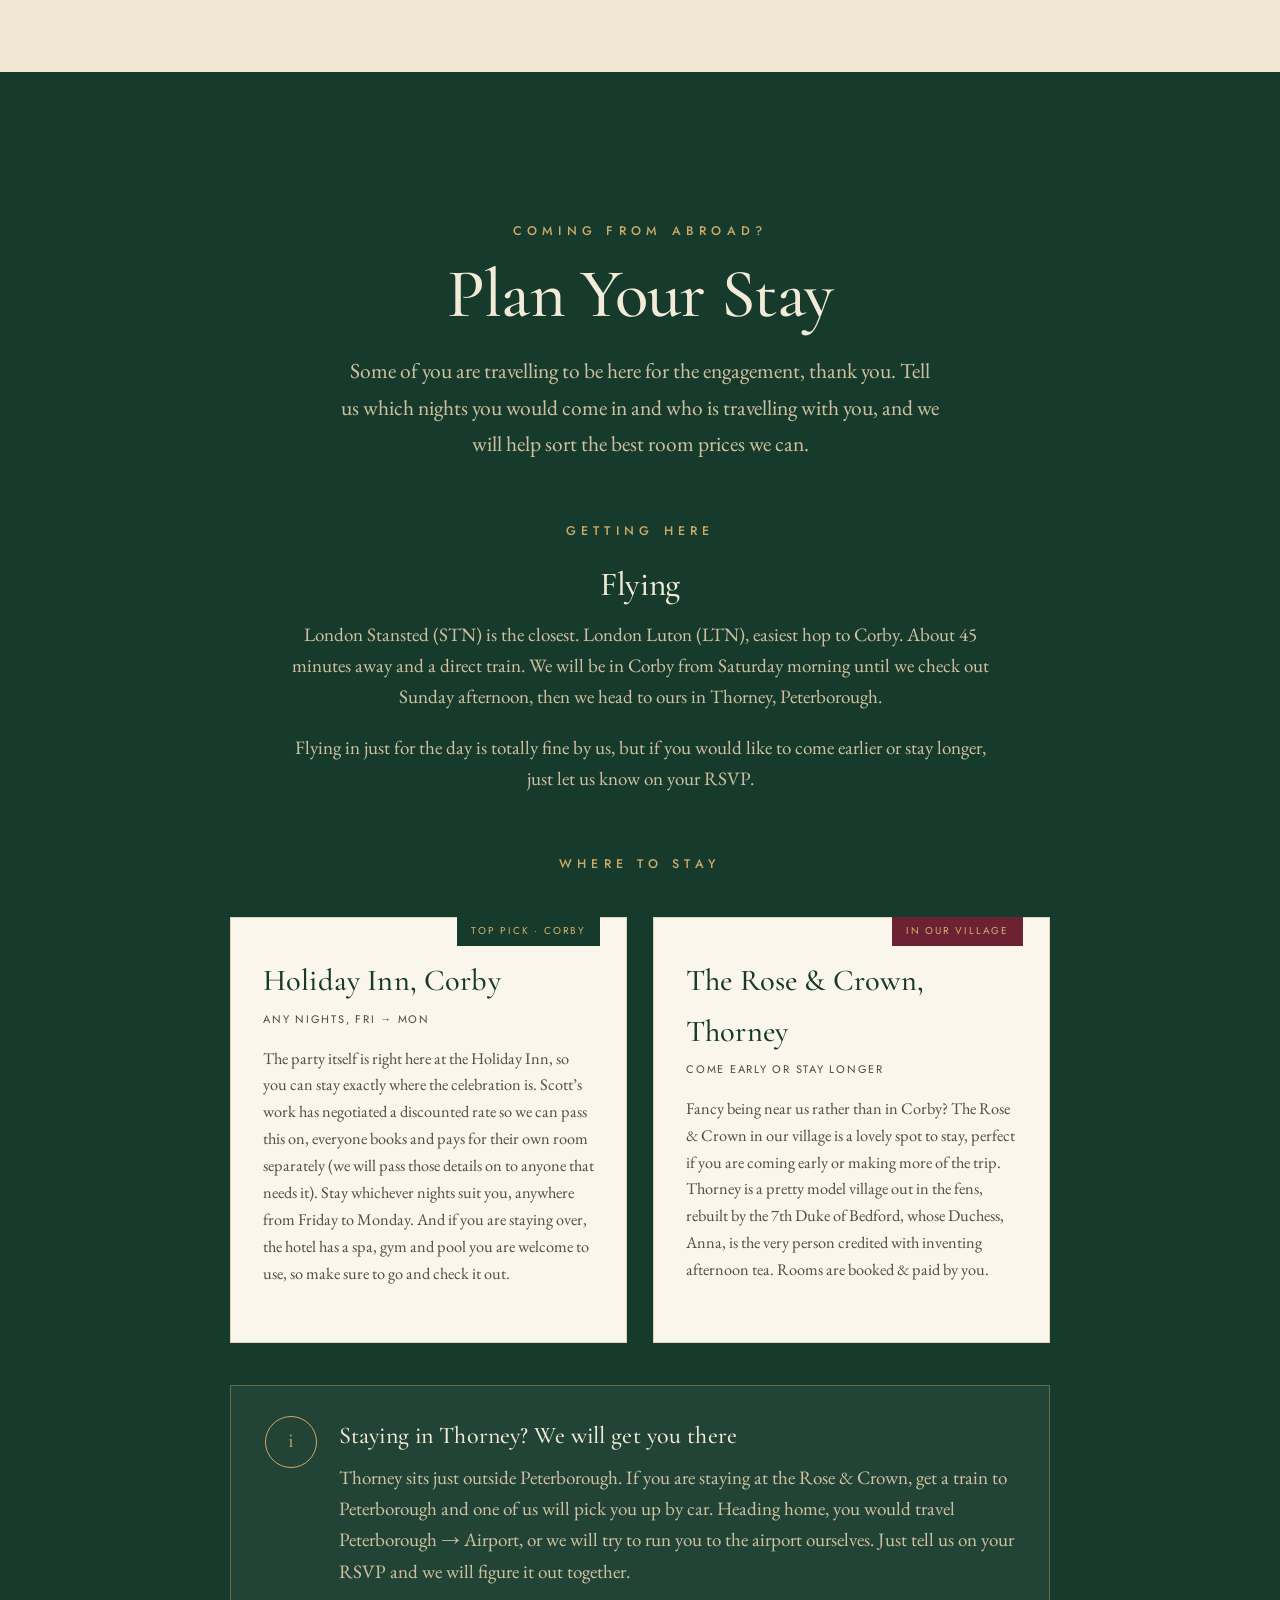
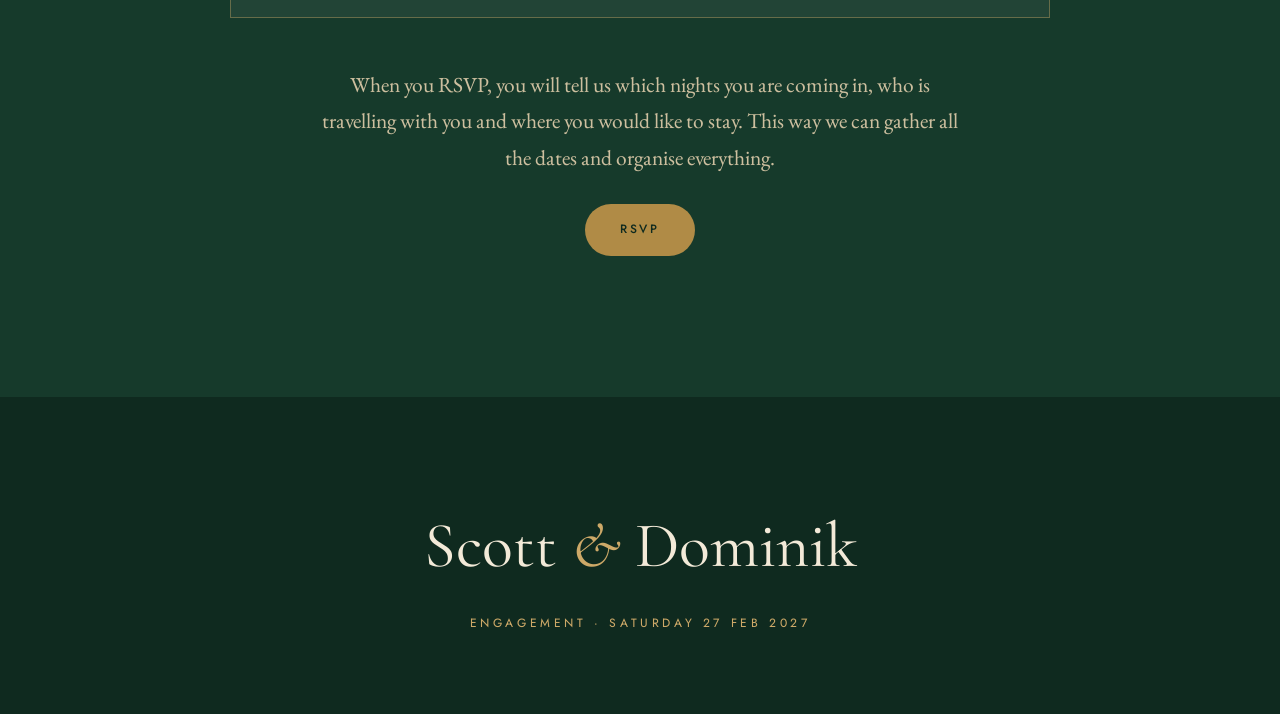
==== commit 3e0a3ced: "." ====
--- a/index.html
+++ b/index.html
@@ -3,7 +3,24 @@
 <head>
 <meta charset="UTF-8">
 <meta name="viewport" content="width=device-width, initial-scale=1.0">
-<title>Scott &amp; Dominik — We're Getting Married</title>
+<title>Scott &amp; Dominik — Engagement Party</title>
+<meta name="description" content="Join us to celebrate Scott &amp; Dominik's engagement — Saturday 27 February 2027 at the Holiday Inn, Corby. Open to all friends &amp; family.">
+
+<!-- Social sharing (Open Graph / Twitter) -->
+<meta property="og:type" content="website">
+<meta property="og:site_name" content="Scott &amp; Dominik">
+<meta property="og:title" content="Scott &amp; Dominik — Engagement Party">
+<meta property="og:description" content="Join us to celebrate our engagement — Saturday 27 February 2027 at the Holiday Inn, Corby. Open to all friends &amp; family.">
+<meta property="og:url" content="https://engagement.cooper-collins.uk/">
+<meta property="og:image" content="https://engagement.cooper-collins.uk/images/scott-and-dom.jpg">
+<meta property="og:image:alt" content="Scott and Dominik">
+<meta property="og:image:width" content="752">
+<meta property="og:image:height" content="1314">
+<meta name="twitter:card" content="summary_large_image">
+<meta name="twitter:title" content="Scott &amp; Dominik — Engagement Party">
+<meta name="twitter:description" content="Join us to celebrate our engagement — Saturday 27 February 2027 at the Holiday Inn, Corby.">
+<meta name="twitter:image" content="https://engagement.cooper-collins.uk/images/scott-and-dom.jpg">
+
 <link rel="preconnect" href="https://fonts.googleapis.com">
 <link rel="preconnect" href="https://fonts.gstatic.com" crossorigin>
 <link href="https://fonts.googleapis.com/css2?family=Cormorant+Garamond:ital,wght@0,400;0,500;0,600;1,400;1,500&family=EB+Garamond:ital,wght@0,400;0,500;1,400&family=Jost:wght@400;500&display=swap" rel="stylesheet">
--- a/styles.css
+++ b/styles.css
@@ -304,7 +304,7 @@
 /* =========================================================================
    Invitation card
    ========================================================================= */
-.invite-wrap { display: flex; justify-content: center; margin-top: 3rem; perspective: 1600px; }
+.invite-wrap { display: flex; justify-content: center; margin-top: 0; perspective: 1600px; }
 .invite {
   width: min(1116px, 100%);
   background:
@@ -349,7 +349,8 @@
 .invite-pin-track { position: relative; height: 220vh; }
 .invite-pin {
   position: sticky; top: 0; height: 100vh;
-  display: flex; align-items: center; justify-content: center;
+  display: flex; align-items: flex-start; justify-content: center;
+  padding-top: clamp(80px, 9vh, 120px);
 }
 
 .invite-reveal { position: relative; --open: 0; width: 100%; }
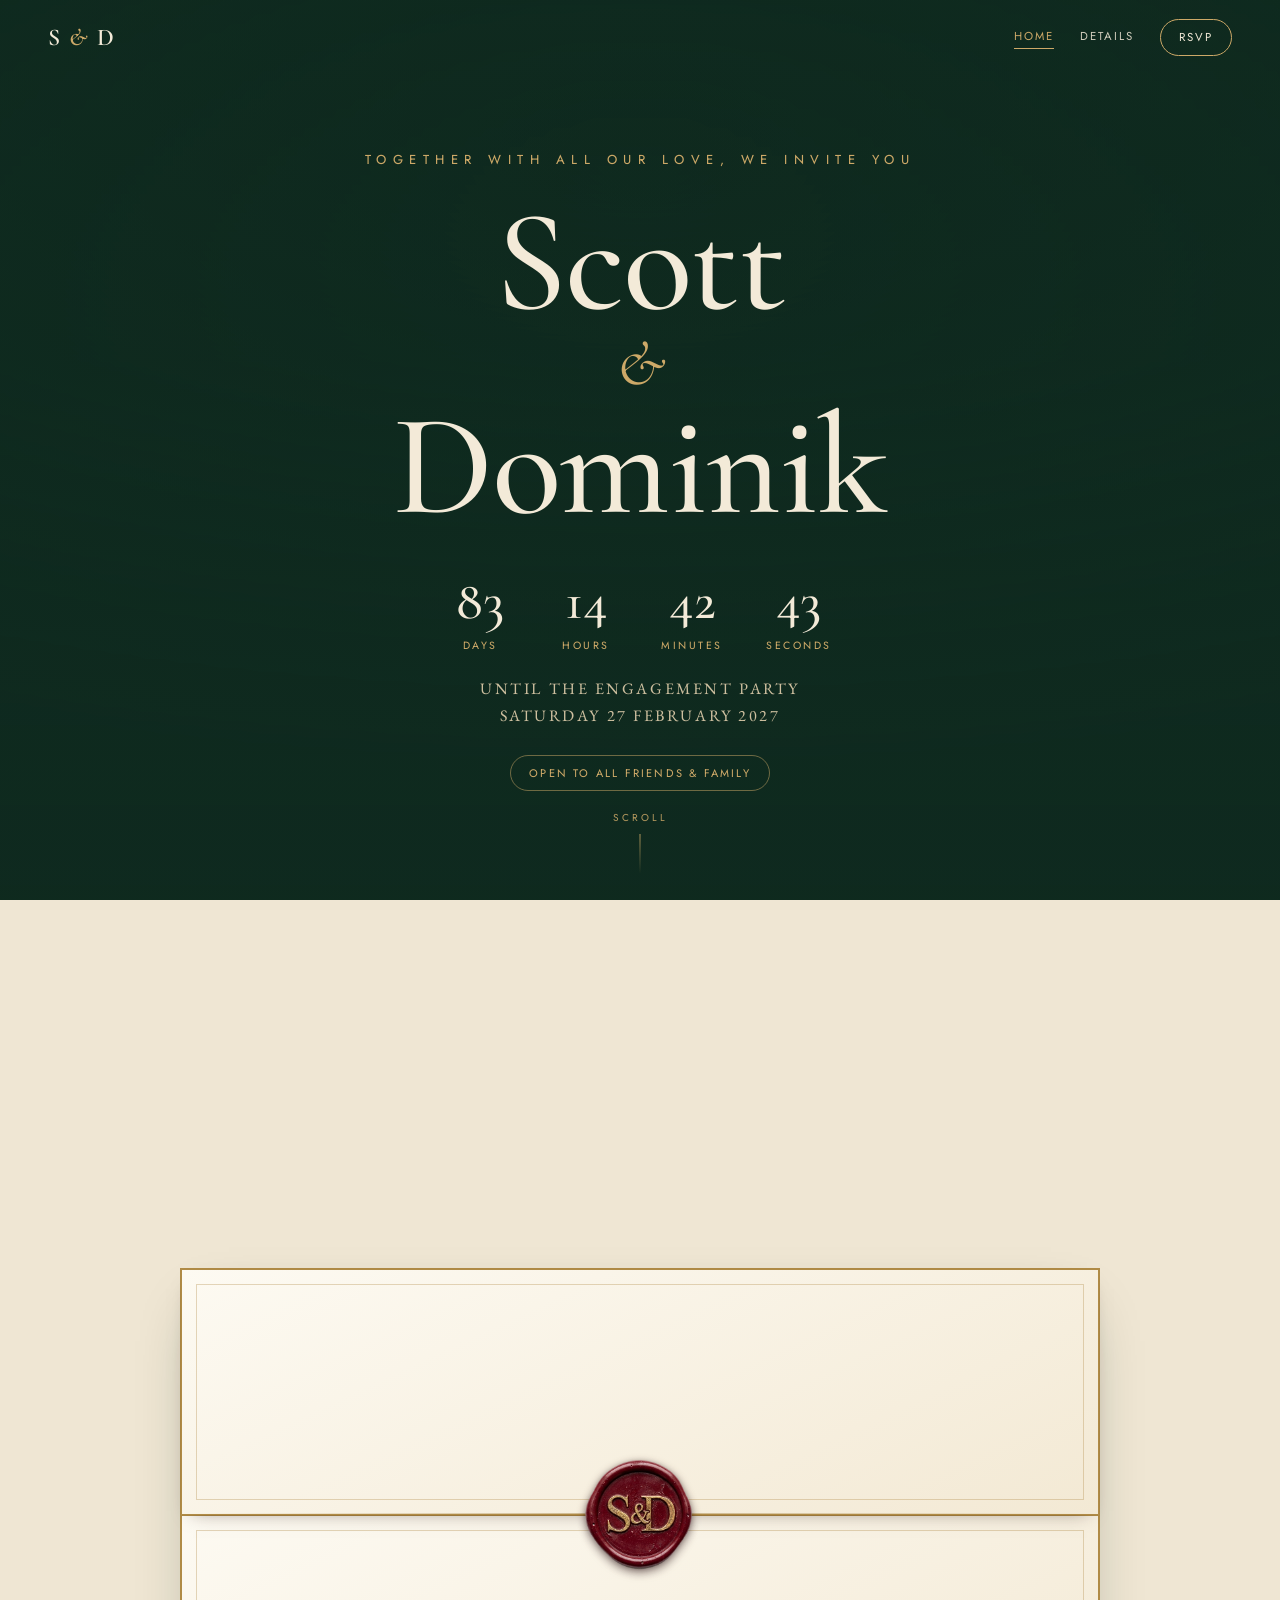
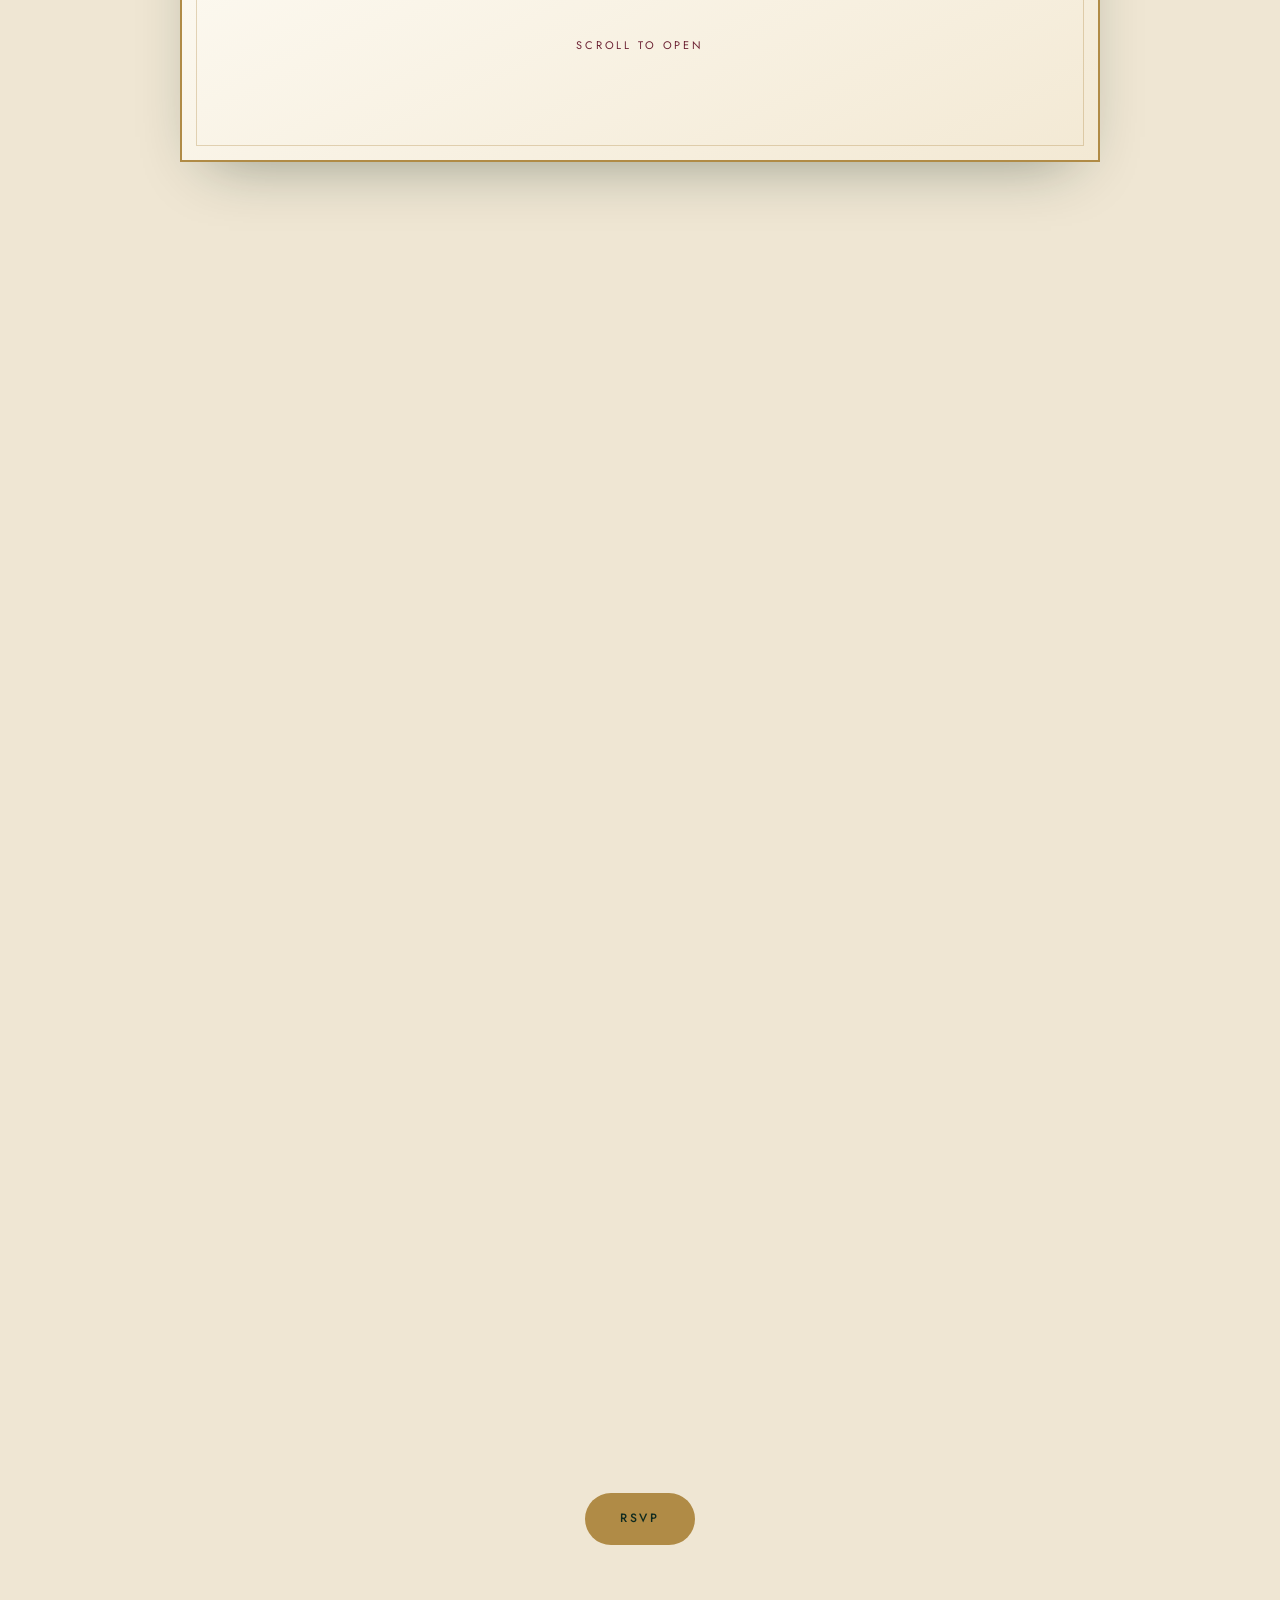
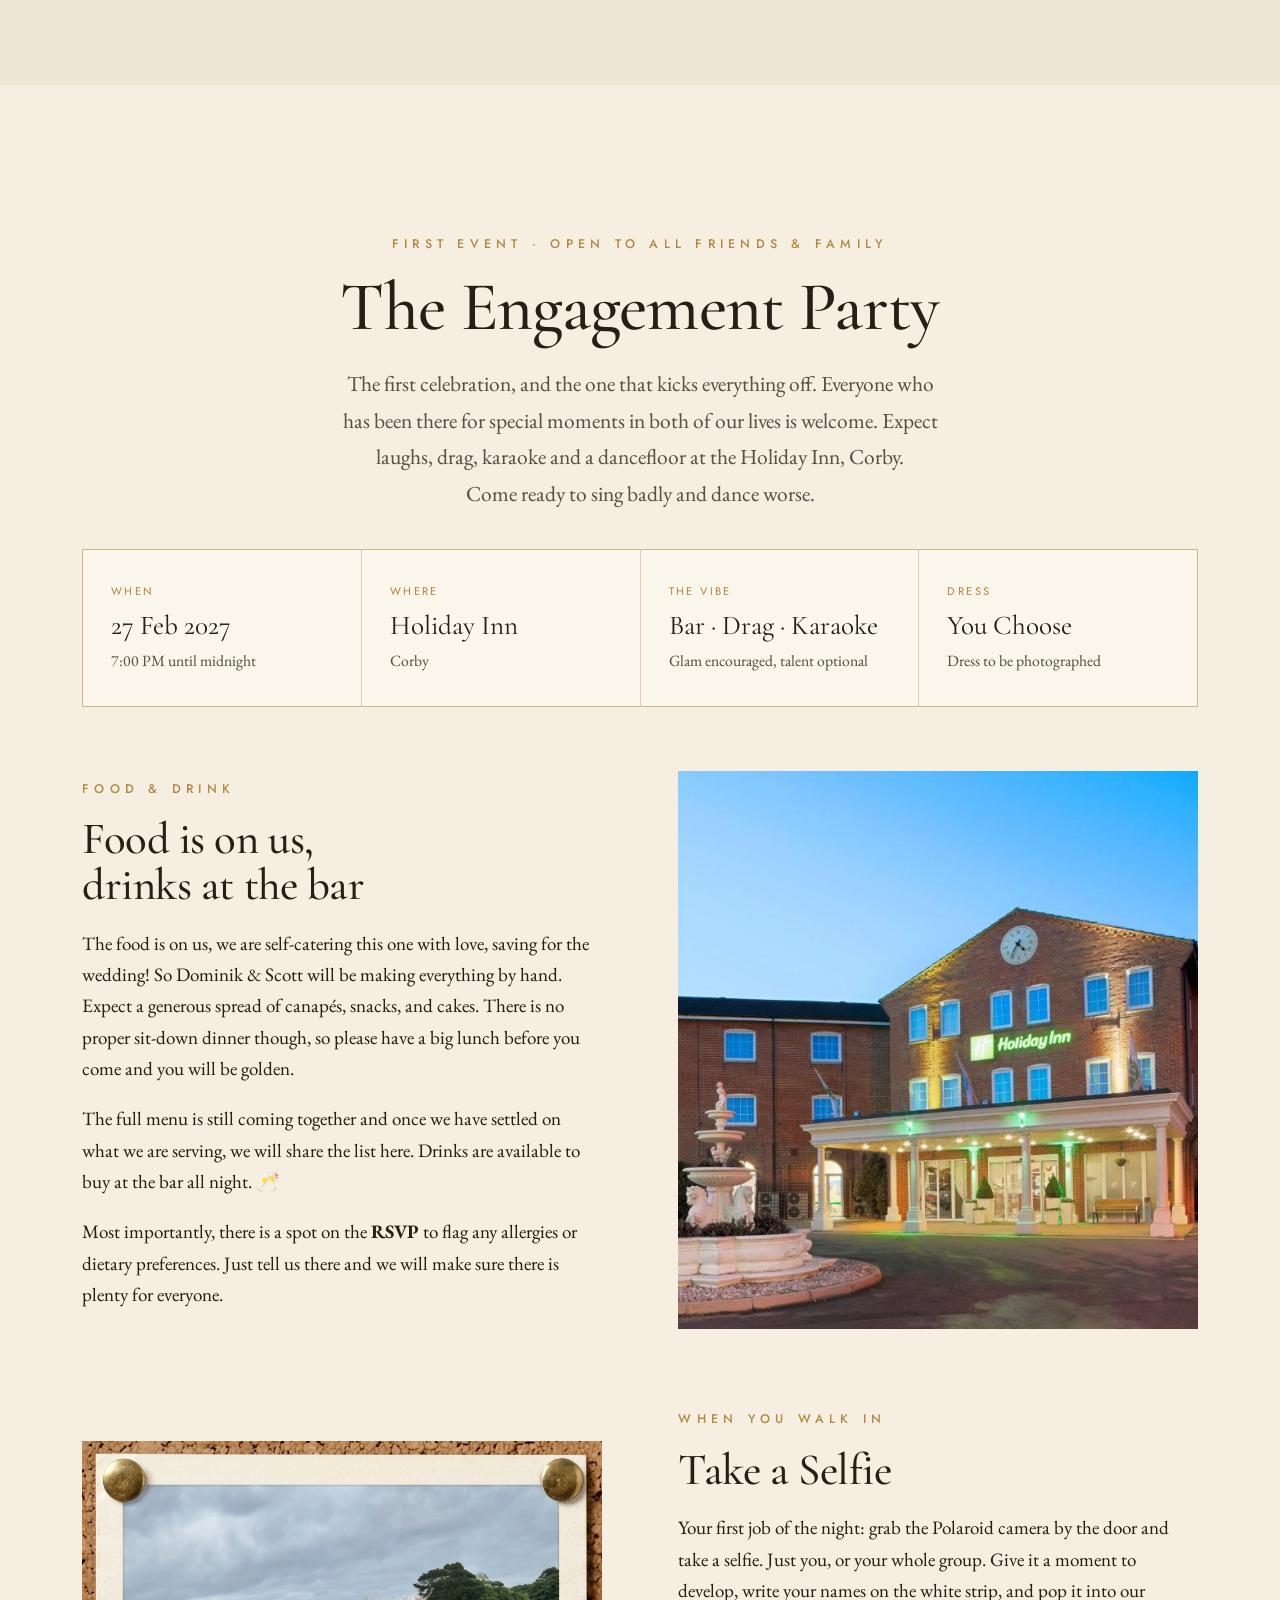
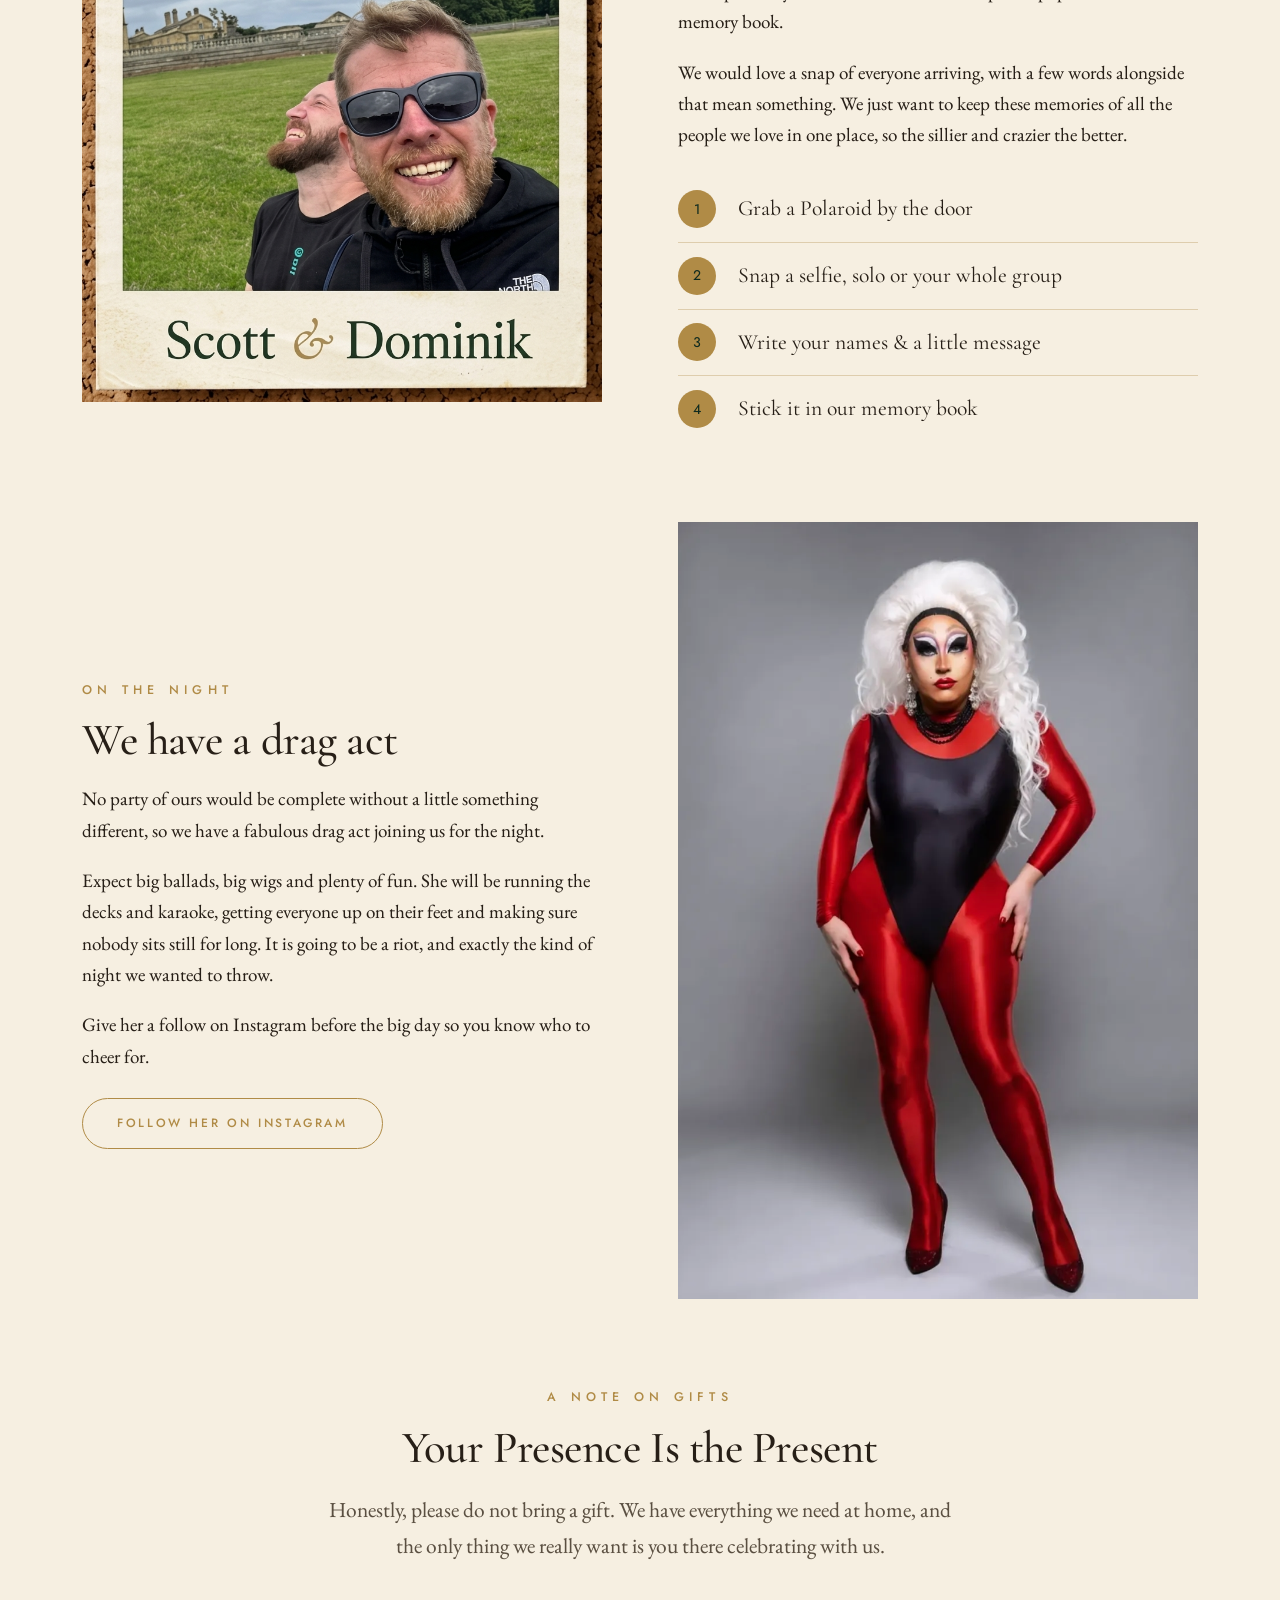
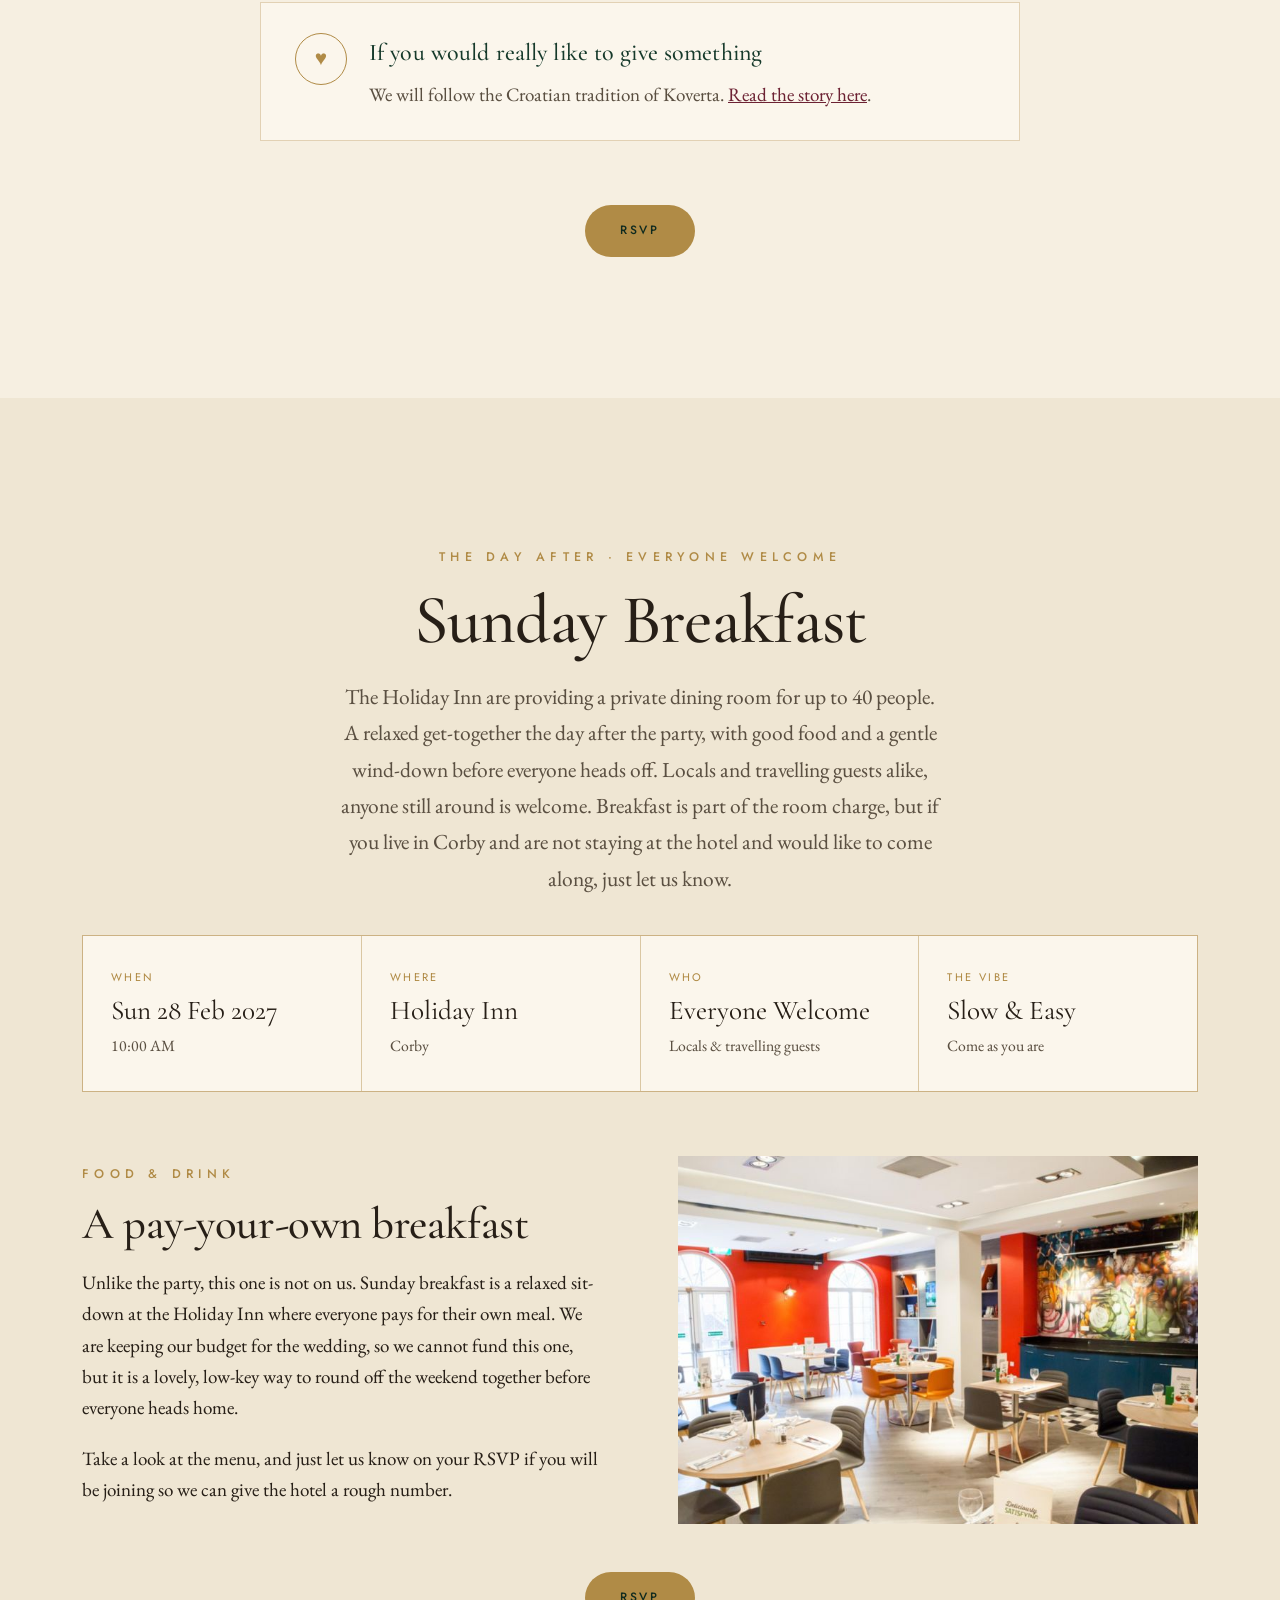
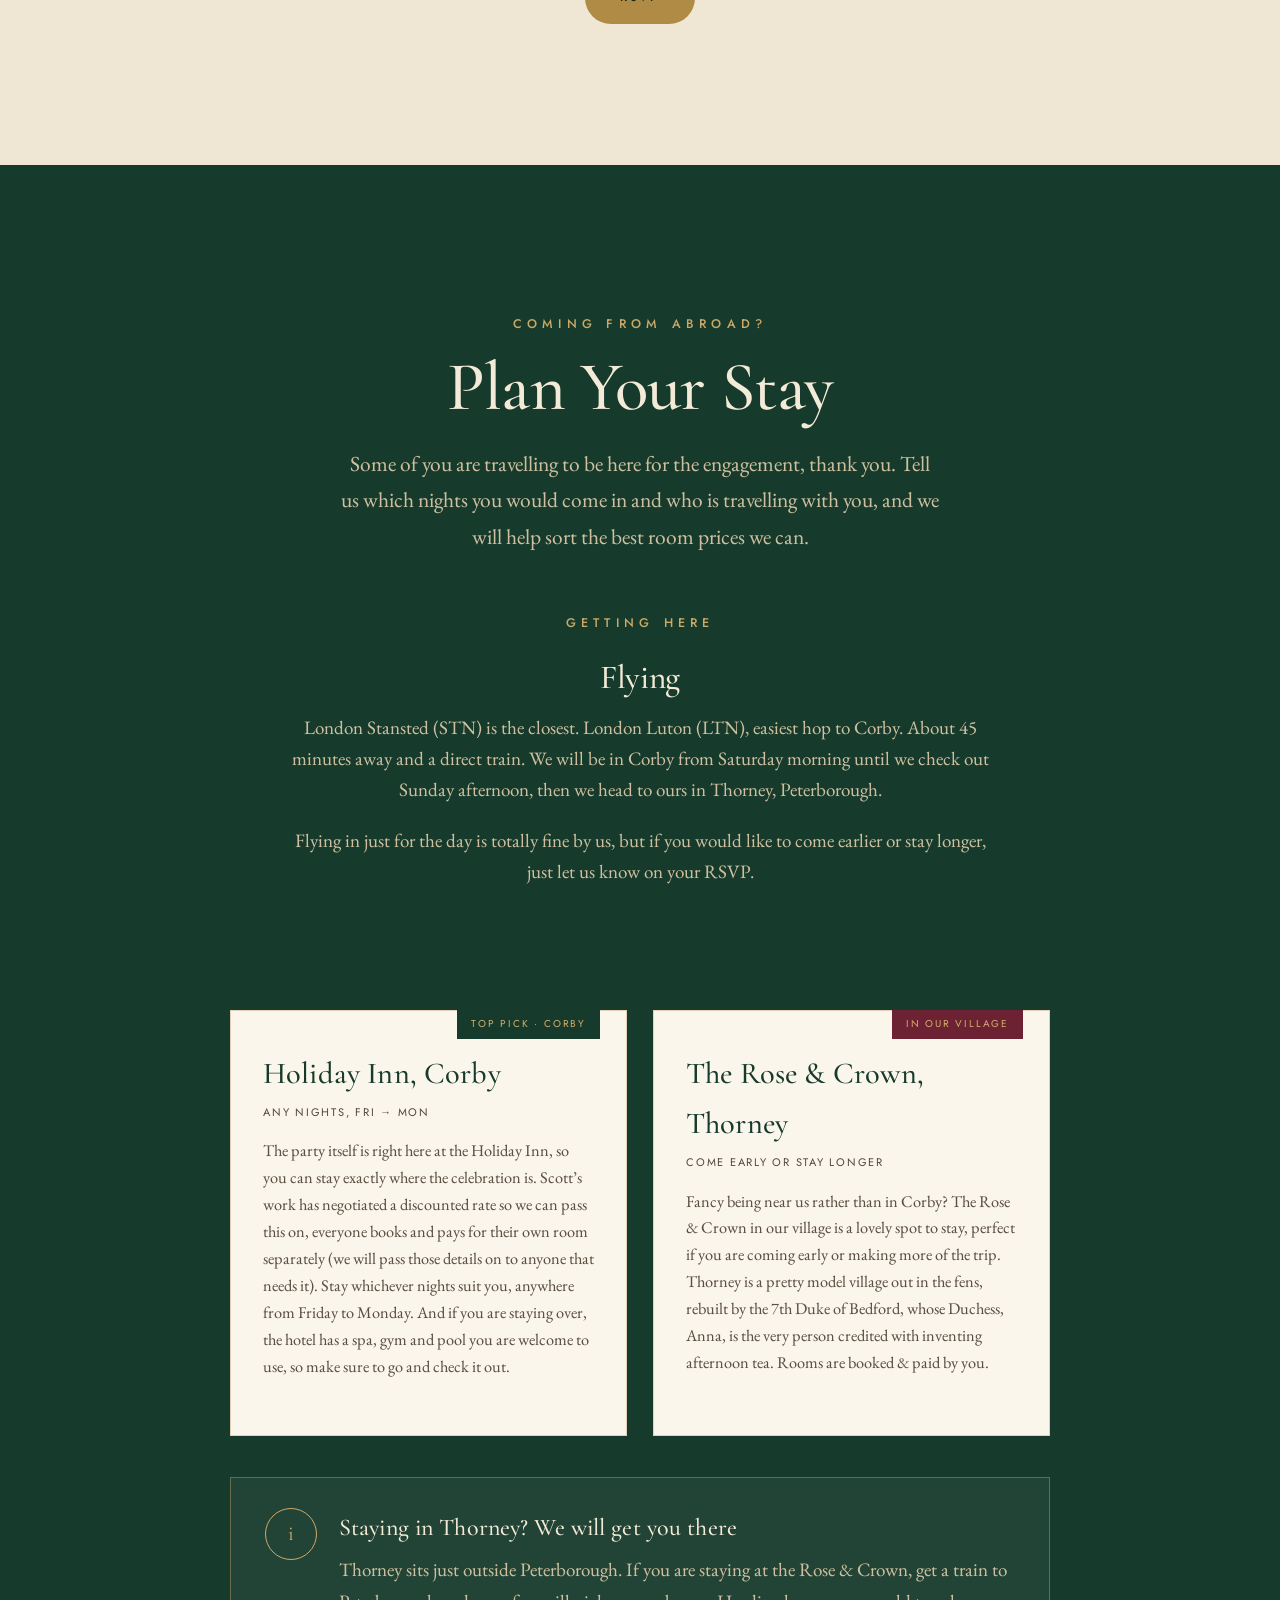
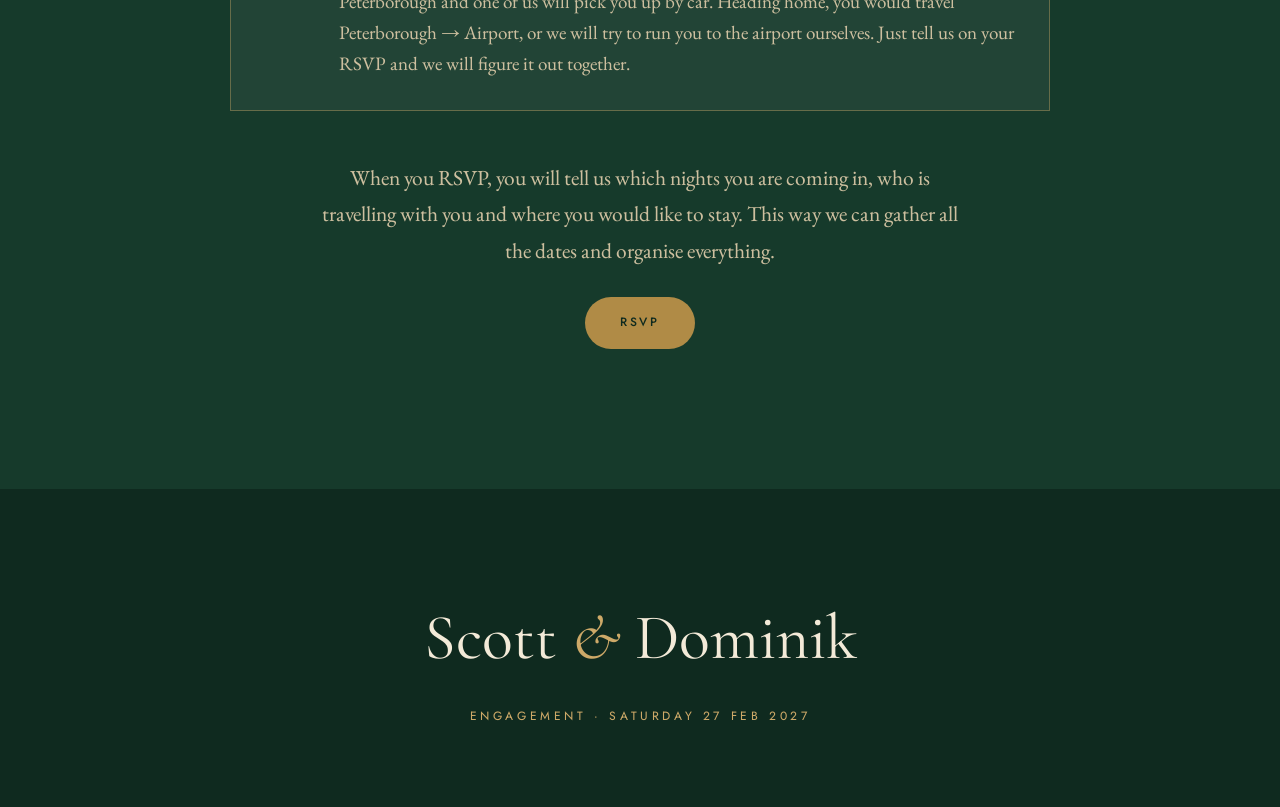
==== commit f9c91f50: "." ====
--- a/index.html
+++ b/index.html
@@ -58,7 +58,7 @@
 </header>
 
 <!-- ===================== ENGAGEMENT PARTY (FEATURE) ===================== -->
-<section class="band band--parchment" data-screen-label="Engagement Party" style="padding-top:clamp(24px,4vw,48px);">
+<section class="band band--parchment" data-screen-label="Engagement Party">
     <div class="invite-pin-track" id="invitePinTrack">
       <div class="invite-pin">
         <div class="invite-reveal" id="inviteReveal">
--- a/styles.css
+++ b/styles.css
@@ -284,8 +284,7 @@
 .story-img { width: 100%; aspect-ratio: 4/5; }
 .story-img.ph { background: none; }   /* no striped placeholder flashing while the photo loads */
 .story-img--wide { aspect-ratio: 5/4; }
-.story-img-frame { position: relative; padding: 14px; }
-.story-img-frame::before { content: ""; position: absolute; inset: 0; border: 1px solid var(--gold); transform: translate(16px, 16px); z-index: -1; }
+.story-img-frame { position: relative; padding: 0; }
 
 /* =========================================================================
    Detail rows / info cards
@@ -304,7 +303,7 @@
 /* =========================================================================
    Invitation card
    ========================================================================= */
-.invite-wrap { display: flex; justify-content: center; margin-top: 0; perspective: 1600px; }
+.invite-wrap { display: flex; justify-content: center; margin-top: 3rem; perspective: 1600px; }
 .invite {
   width: min(1116px, 100%);
   background:
@@ -349,8 +348,7 @@
 .invite-pin-track { position: relative; height: 220vh; }
 .invite-pin {
   position: sticky; top: 0; height: 100vh;
-  display: flex; align-items: flex-start; justify-content: center;
-  padding-top: clamp(80px, 9vh, 120px);
+  display: flex; align-items: center; justify-content: center;
 }
 
 .invite-reveal { position: relative; --open: 0; width: 100%; }
@@ -659,7 +657,6 @@
   .split { grid-template-columns: 1fr; }
   .split--reverse .split__media { order: 0; }
   .field-row, .checks { grid-template-columns: 1fr; }
-  .story-img-frame::before { transform: translate(10px,10px); }
 }
 @media (max-width: 560px) {
   .wrap { padding: 0 22px; }
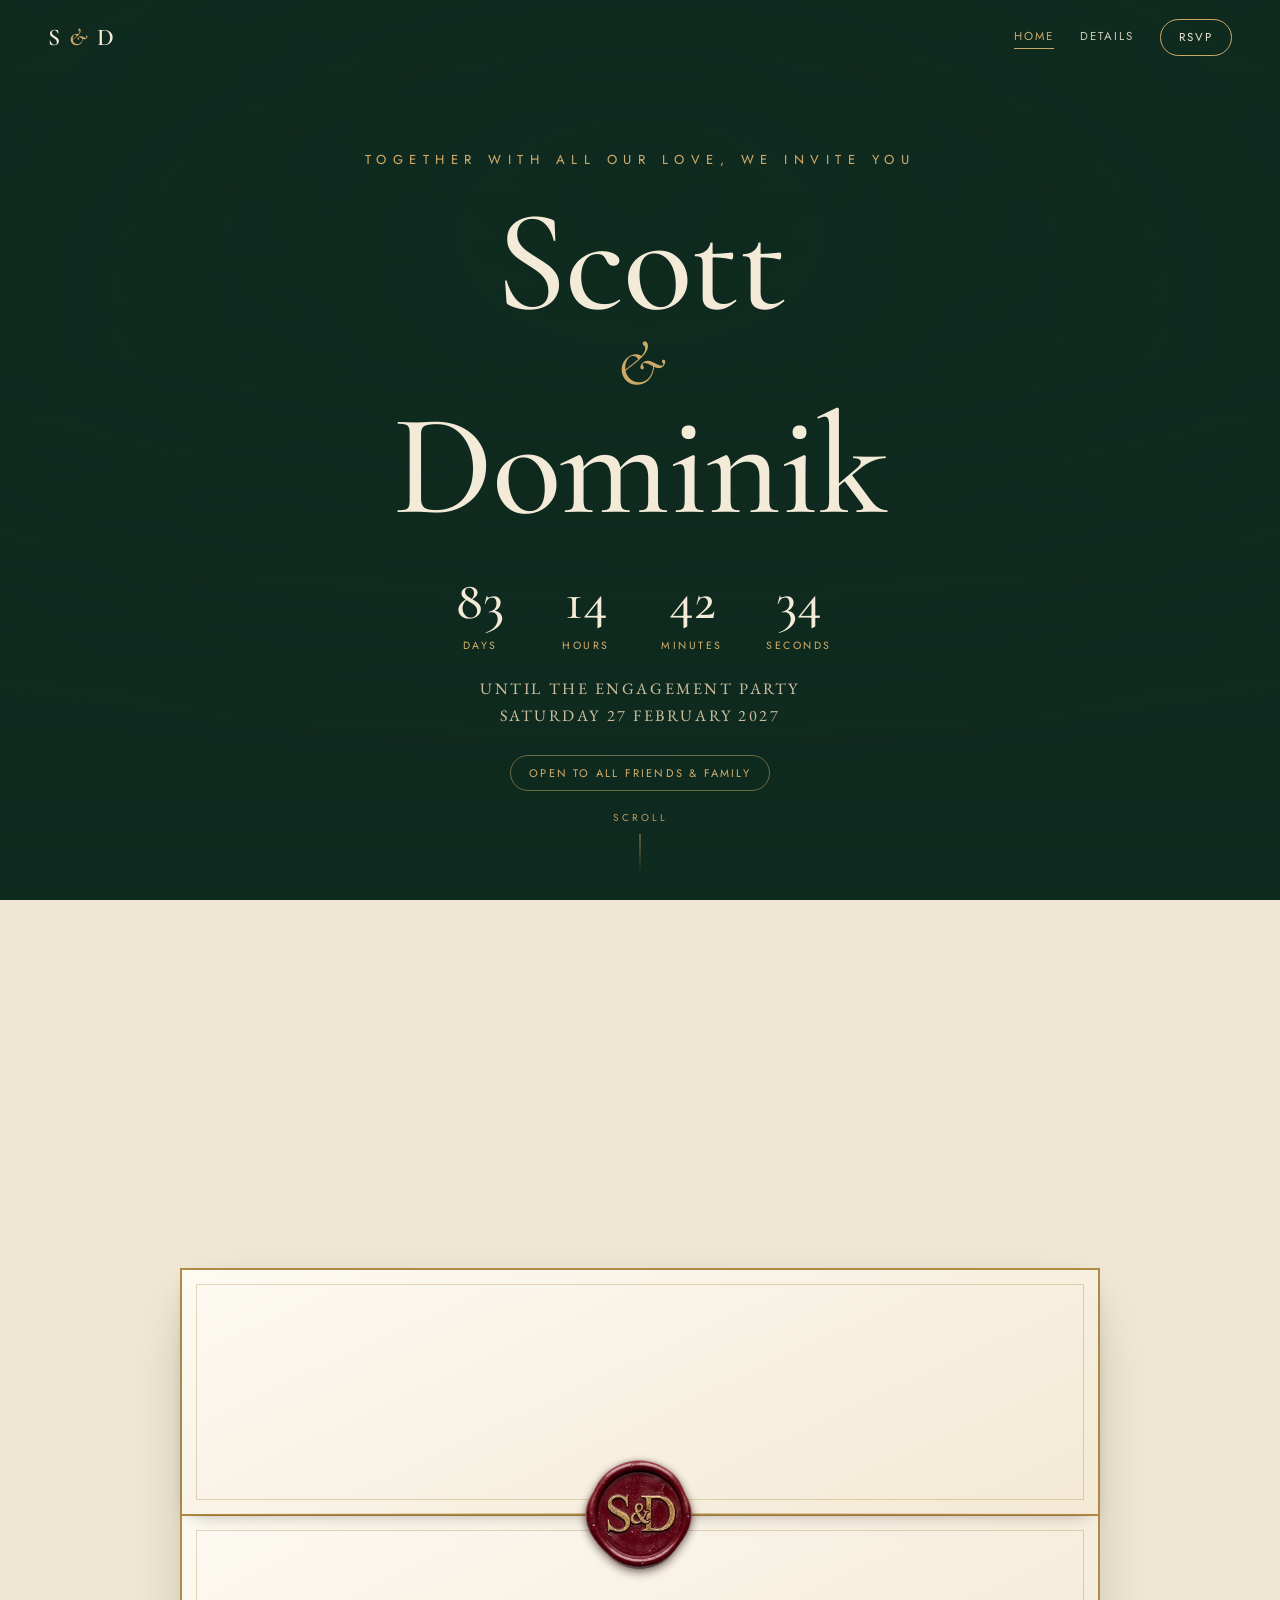
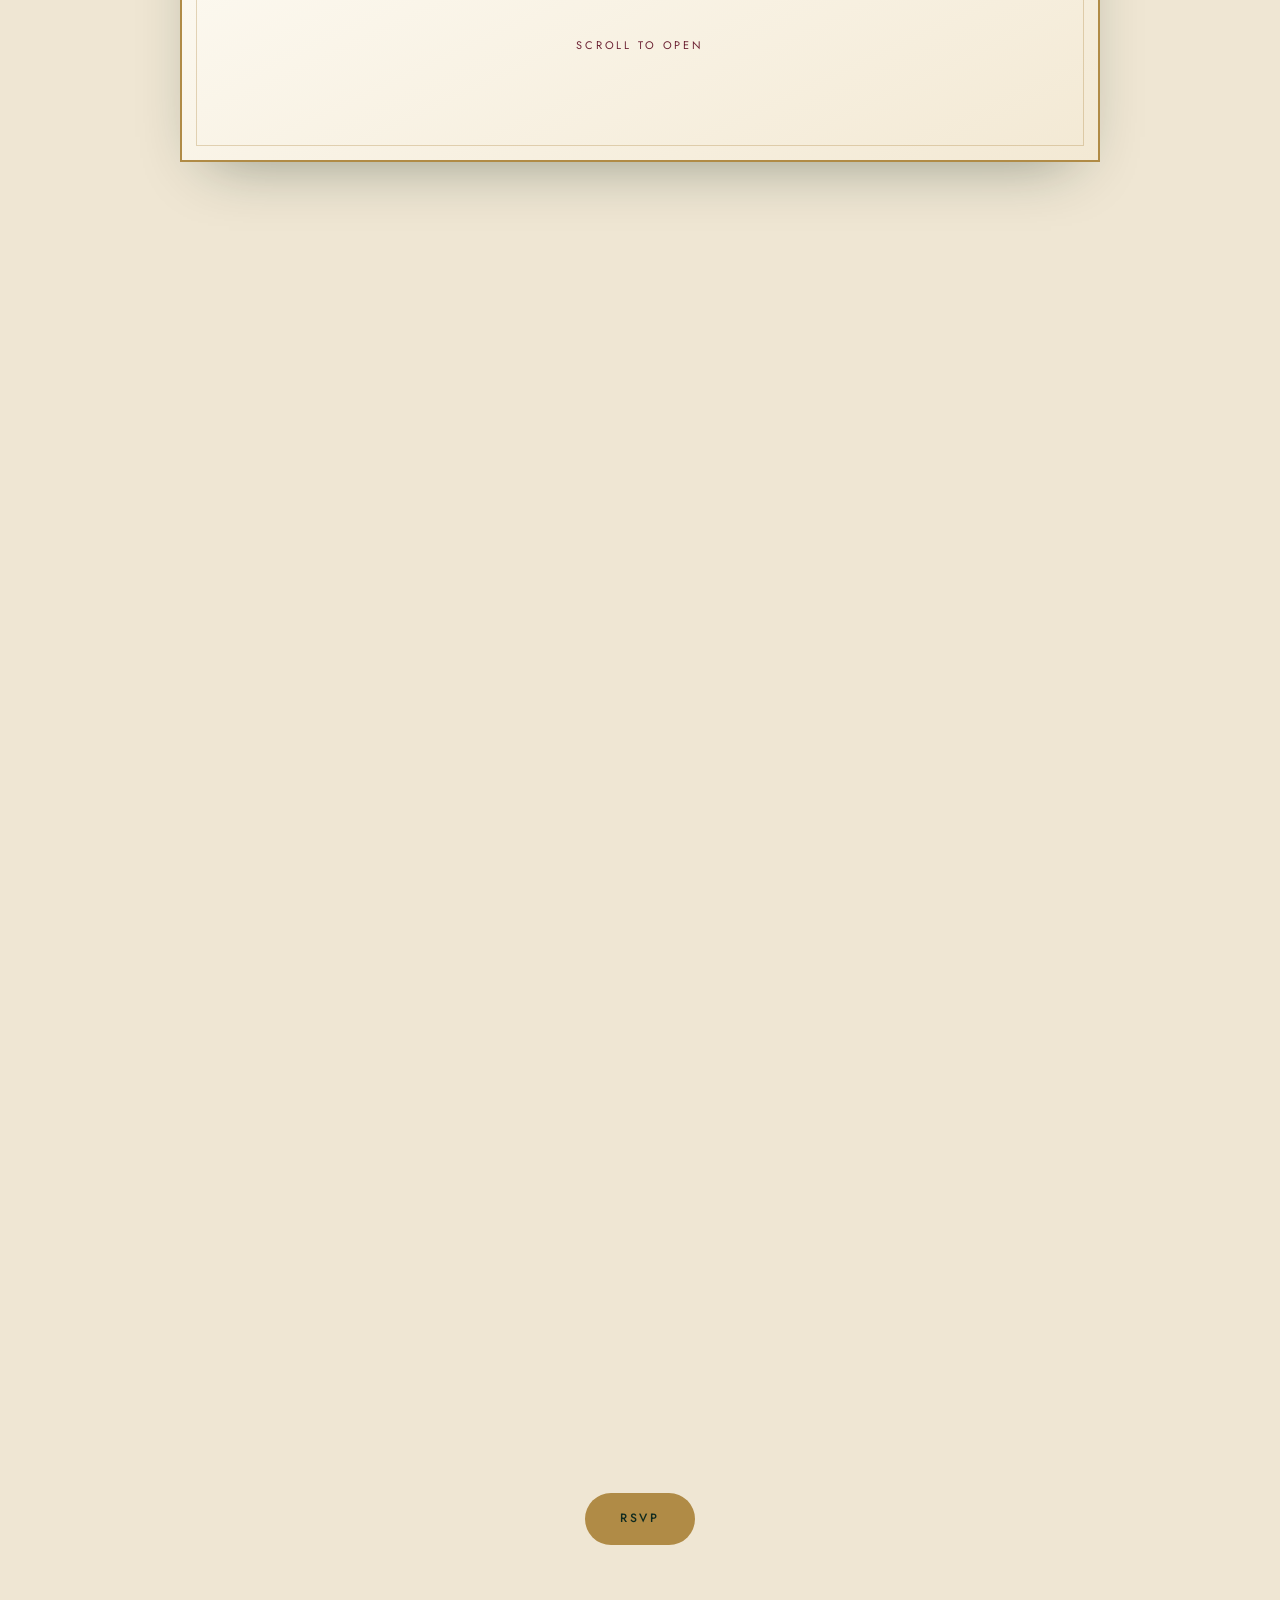
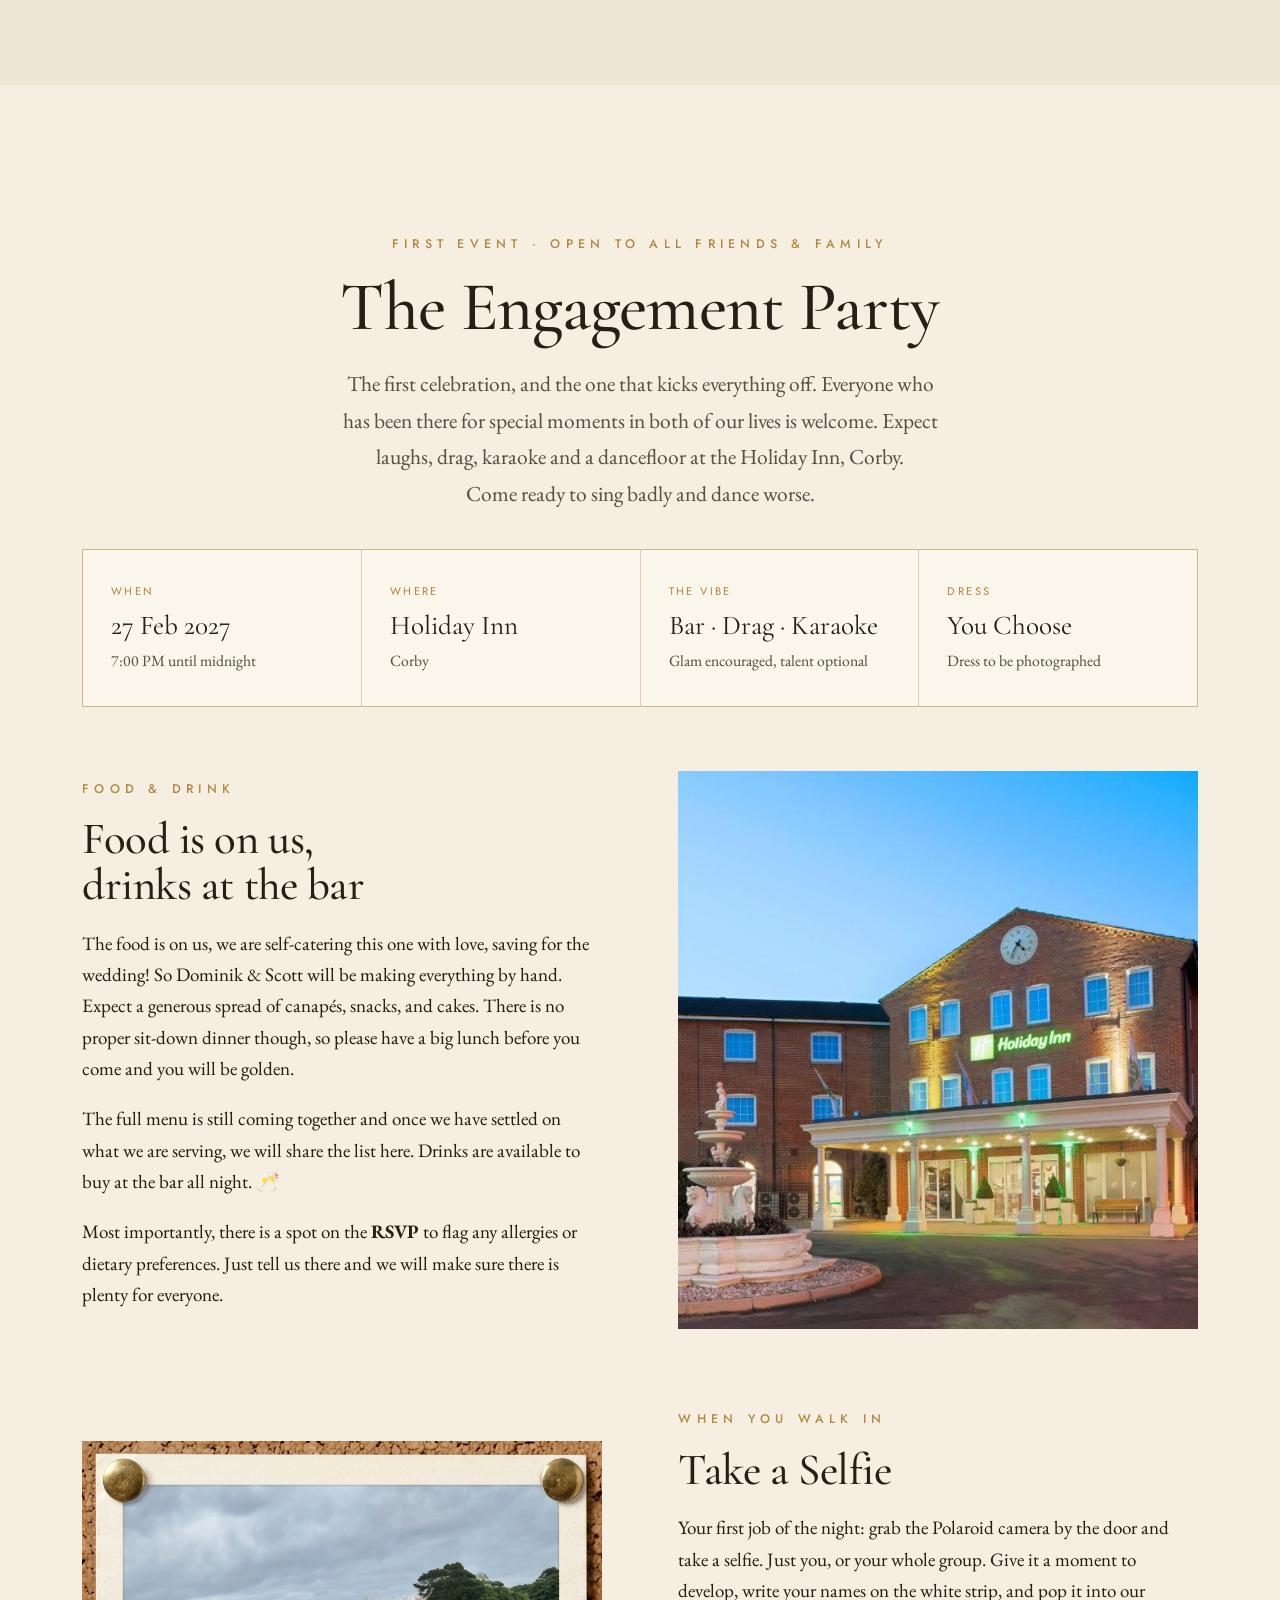
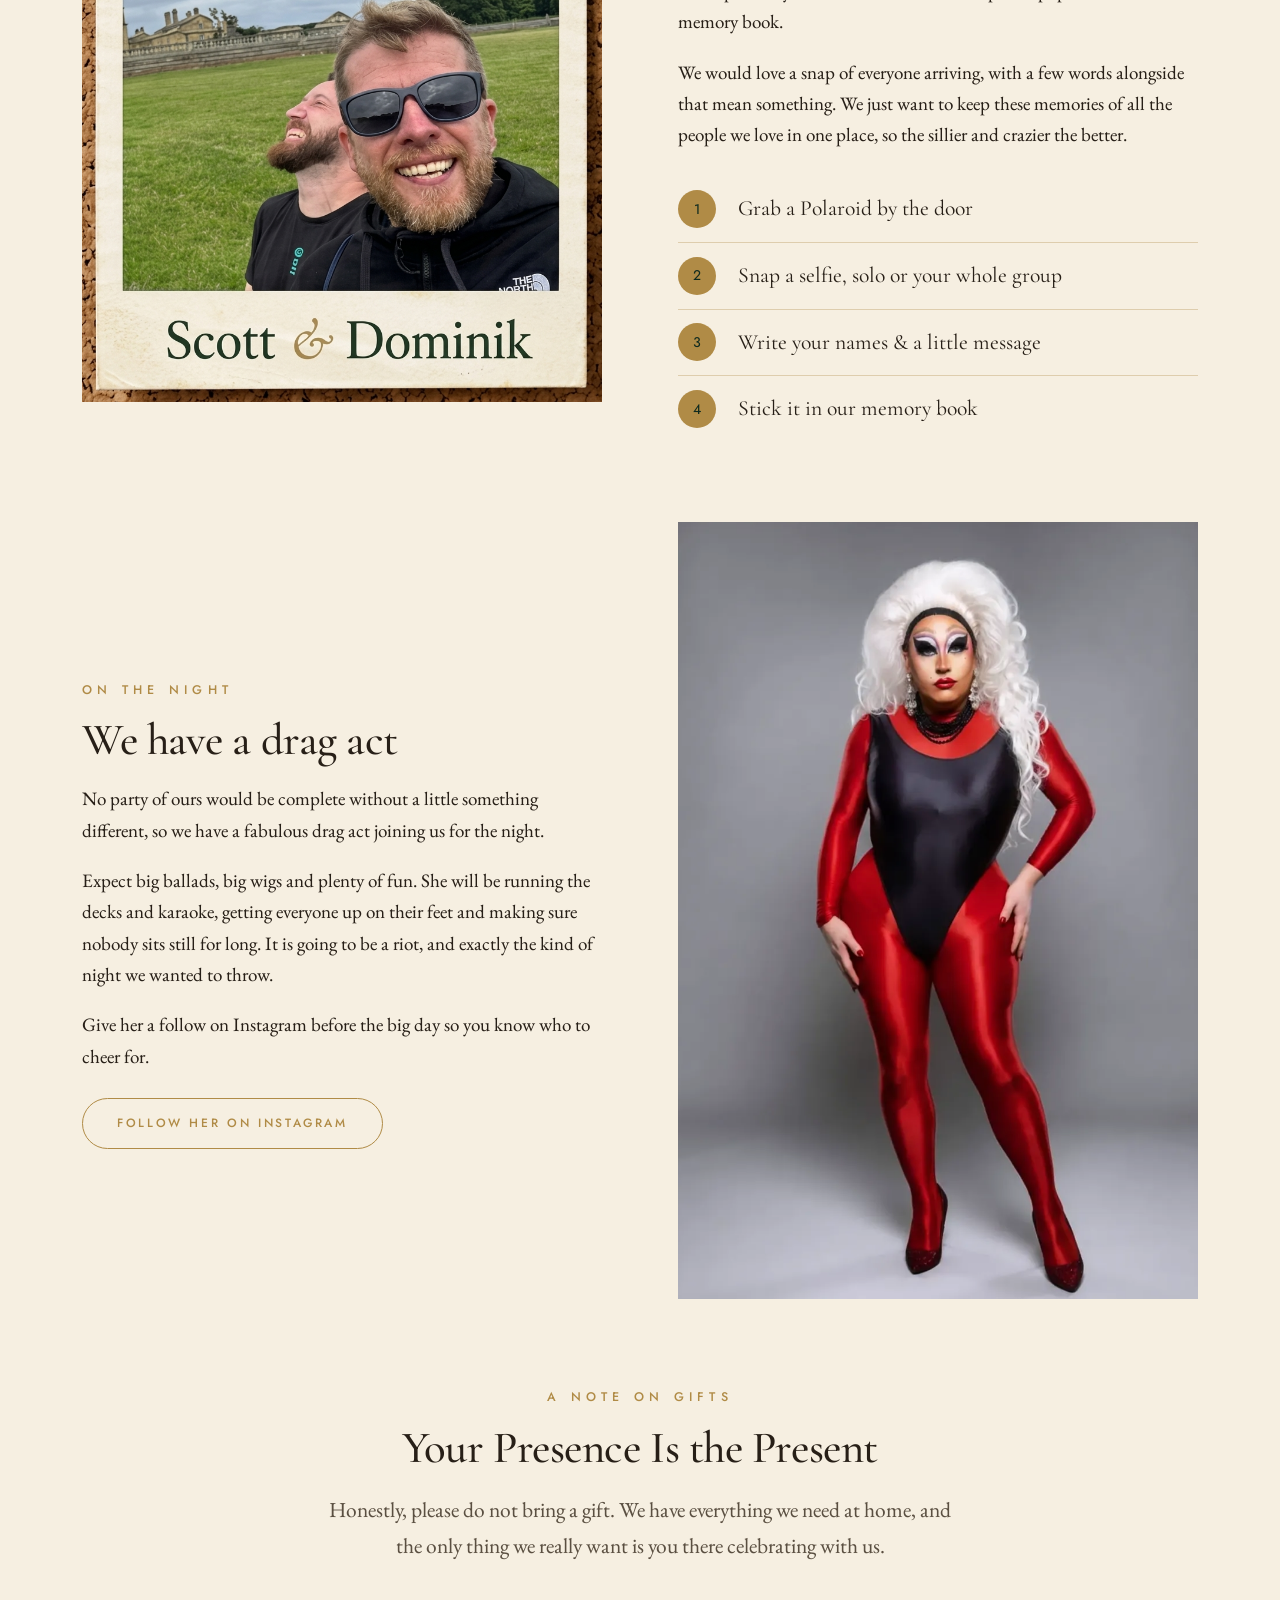
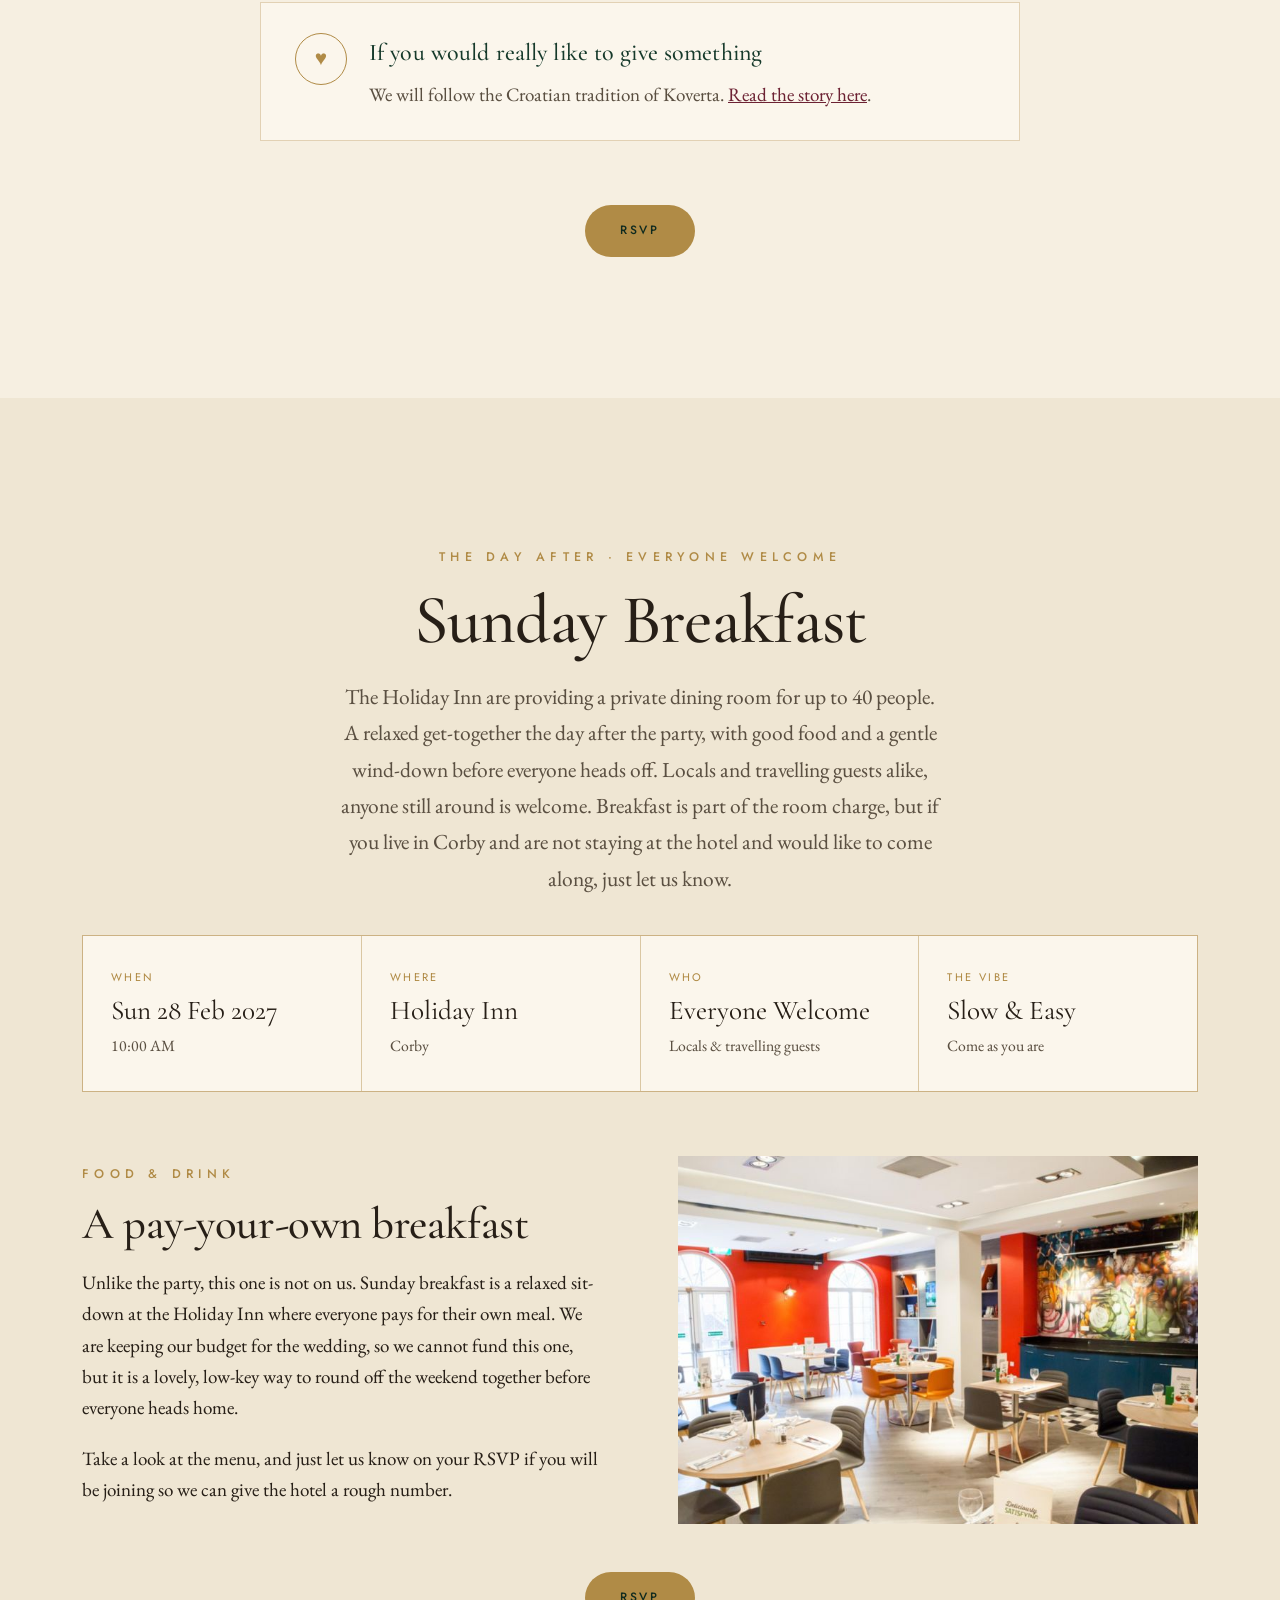
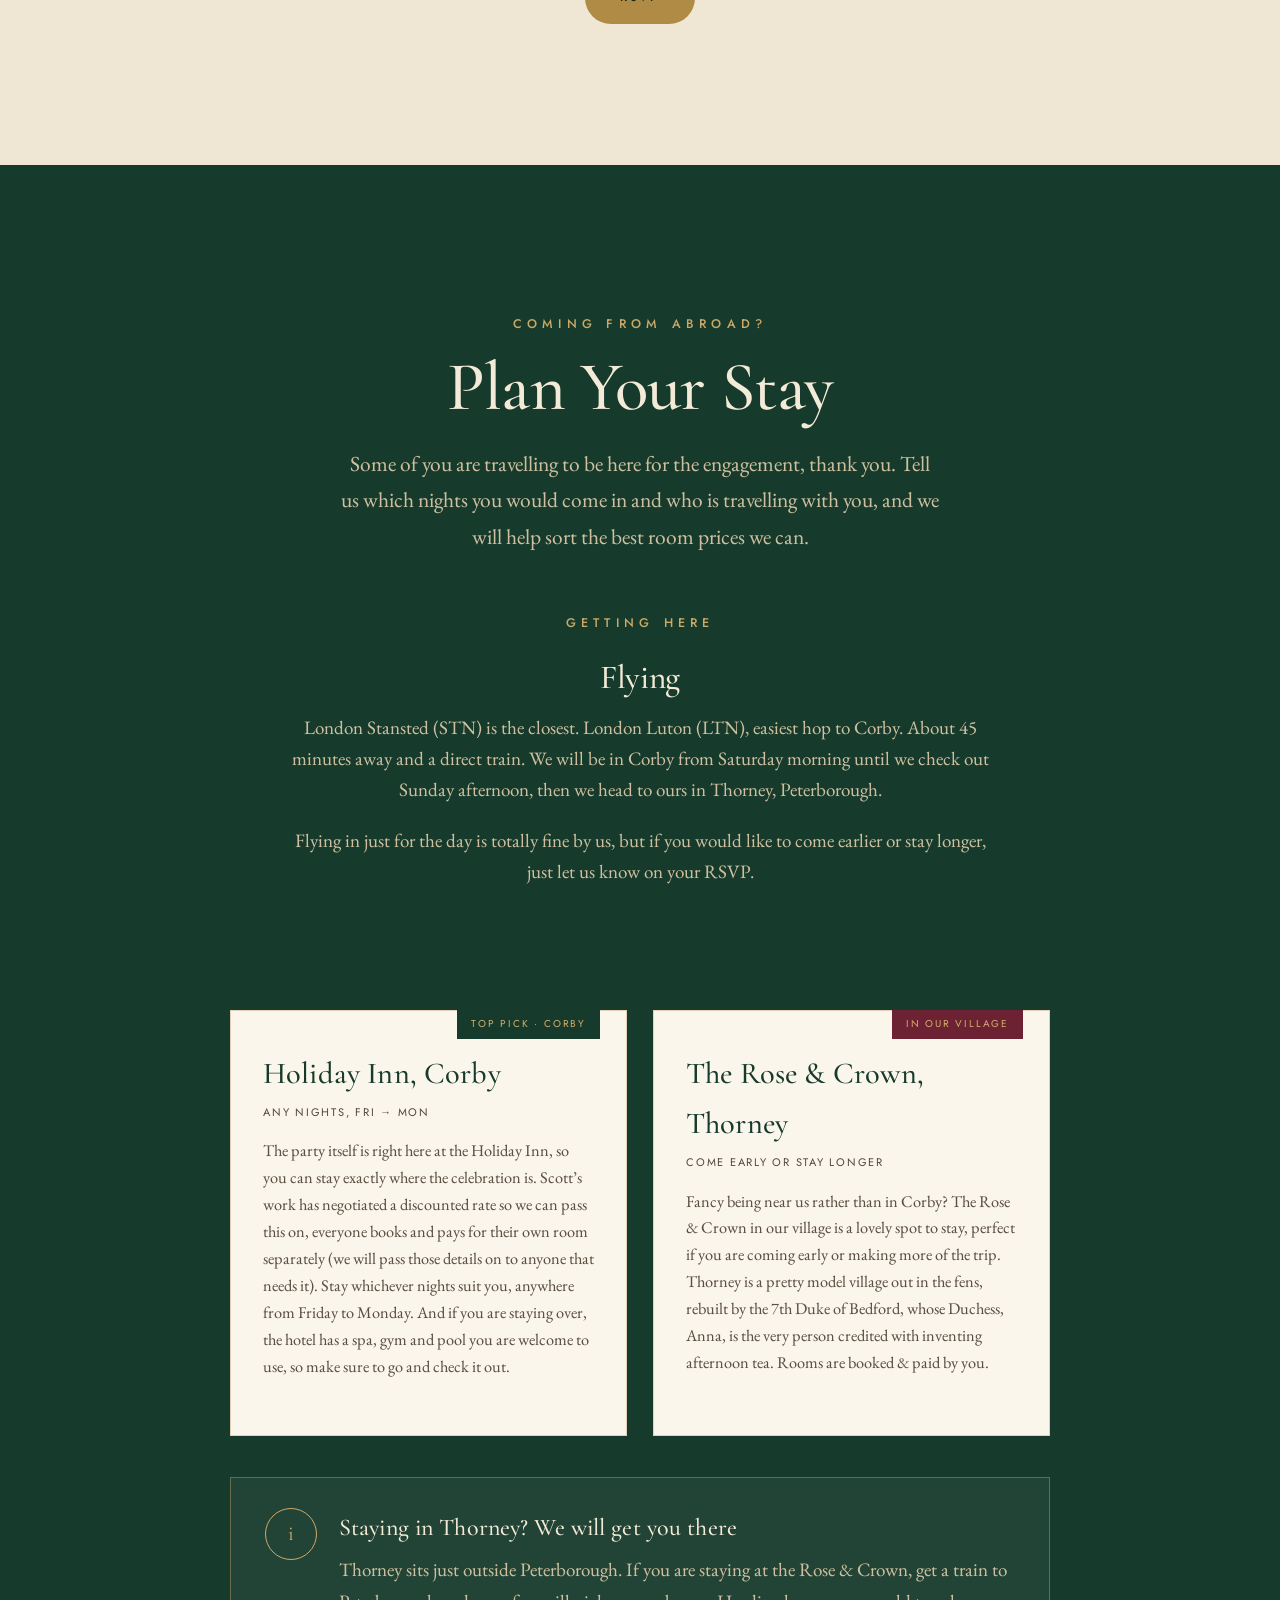
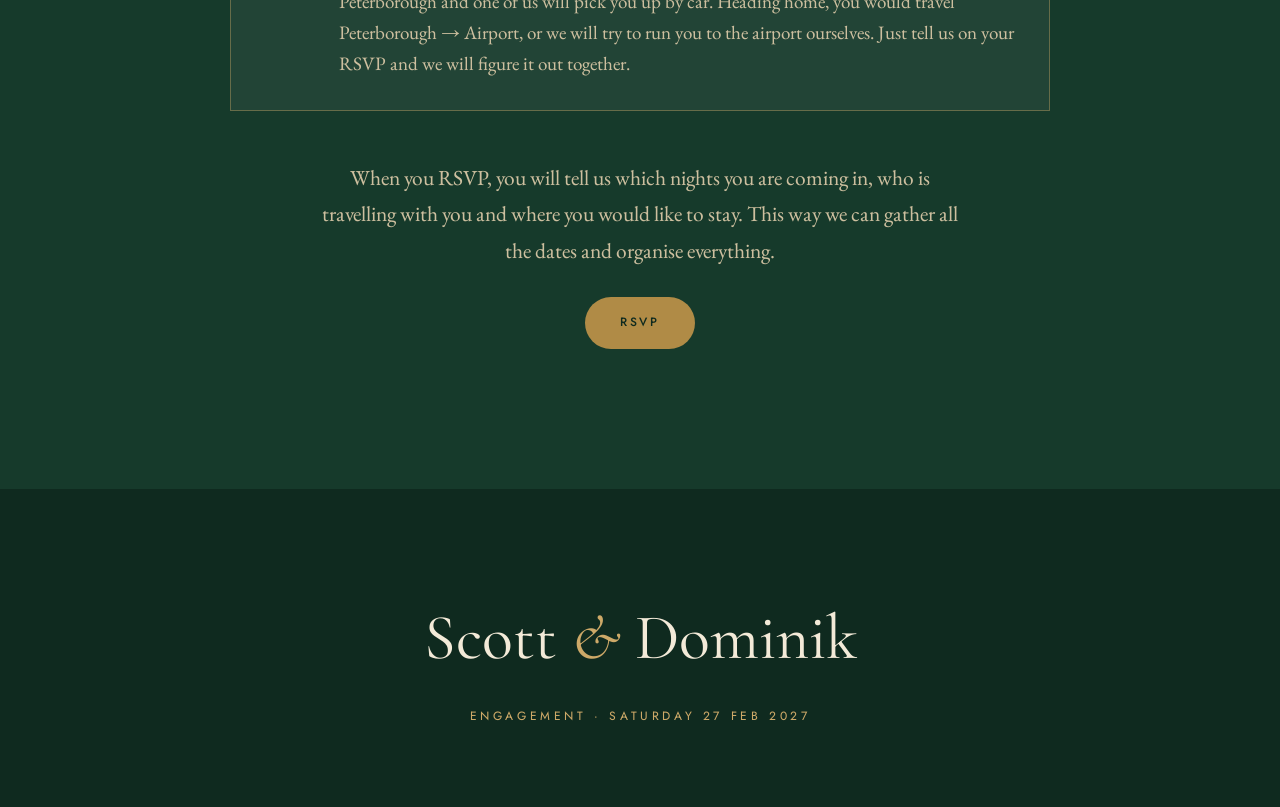
==== commit 676f6e13: "." ====
--- a/index.html
+++ b/index.html
@@ -12,14 +12,14 @@
 <meta property="og:title" content="Scott &amp; Dominik — Engagement Party">
 <meta property="og:description" content="Join us to celebrate our engagement — Saturday 27 February 2027 at the Holiday Inn, Corby. Open to all friends &amp; family.">
 <meta property="og:url" content="https://engagement.cooper-collins.uk/">
-<meta property="og:image" content="https://engagement.cooper-collins.uk/images/scott-and-dom.jpg">
+<meta property="og:image" content="https://engagement.cooper-collins.uk/images/share.jpg">
 <meta property="og:image:alt" content="Scott and Dominik">
-<meta property="og:image:width" content="752">
-<meta property="og:image:height" content="1314">
+<meta property="og:image:width" content="686">
+<meta property="og:image:height" content="1200">
 <meta name="twitter:card" content="summary_large_image">
 <meta name="twitter:title" content="Scott &amp; Dominik — Engagement Party">
 <meta name="twitter:description" content="Join us to celebrate our engagement — Saturday 27 February 2027 at the Holiday Inn, Corby.">
-<meta name="twitter:image" content="https://engagement.cooper-collins.uk/images/scott-and-dom.jpg">
+<meta name="twitter:image" content="https://engagement.cooper-collins.uk/images/share.jpg">
 
 <link rel="preconnect" href="https://fonts.googleapis.com">
 <link rel="preconnect" href="https://fonts.gstatic.com" crossorigin>
